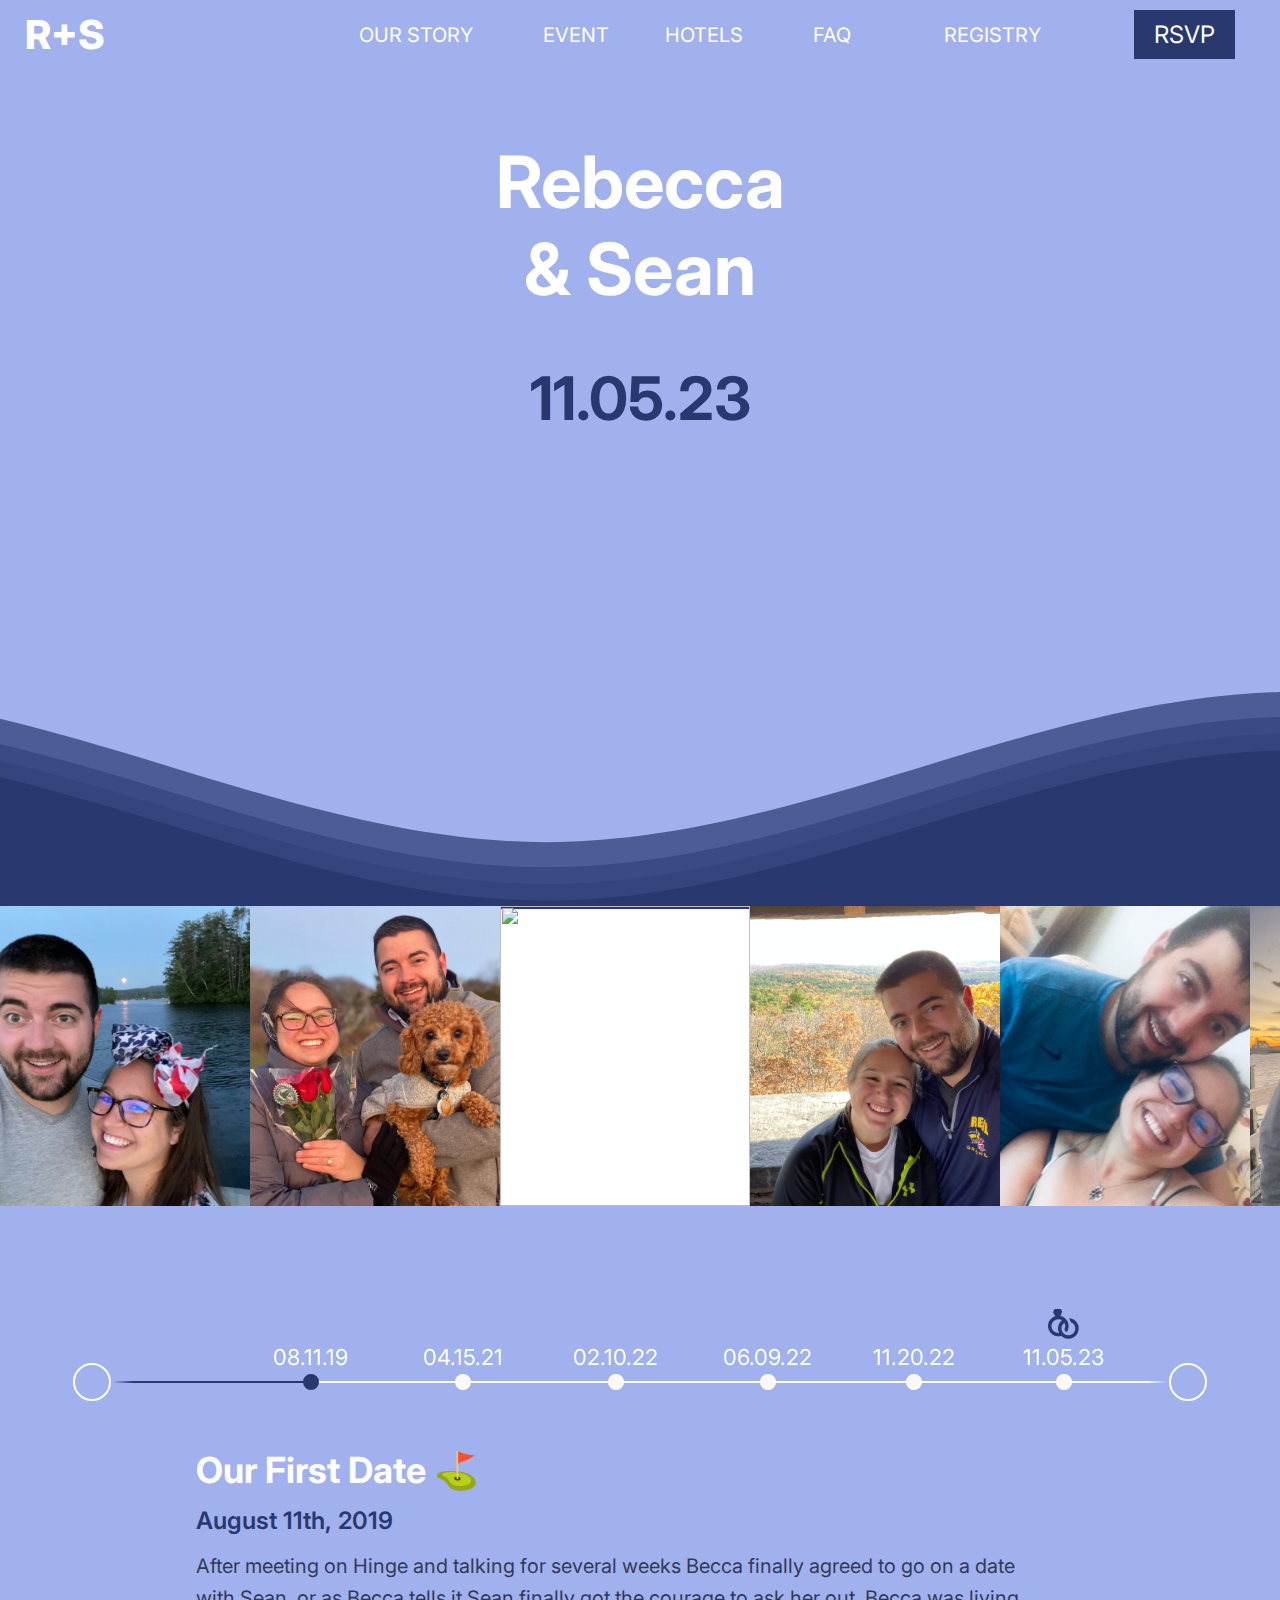
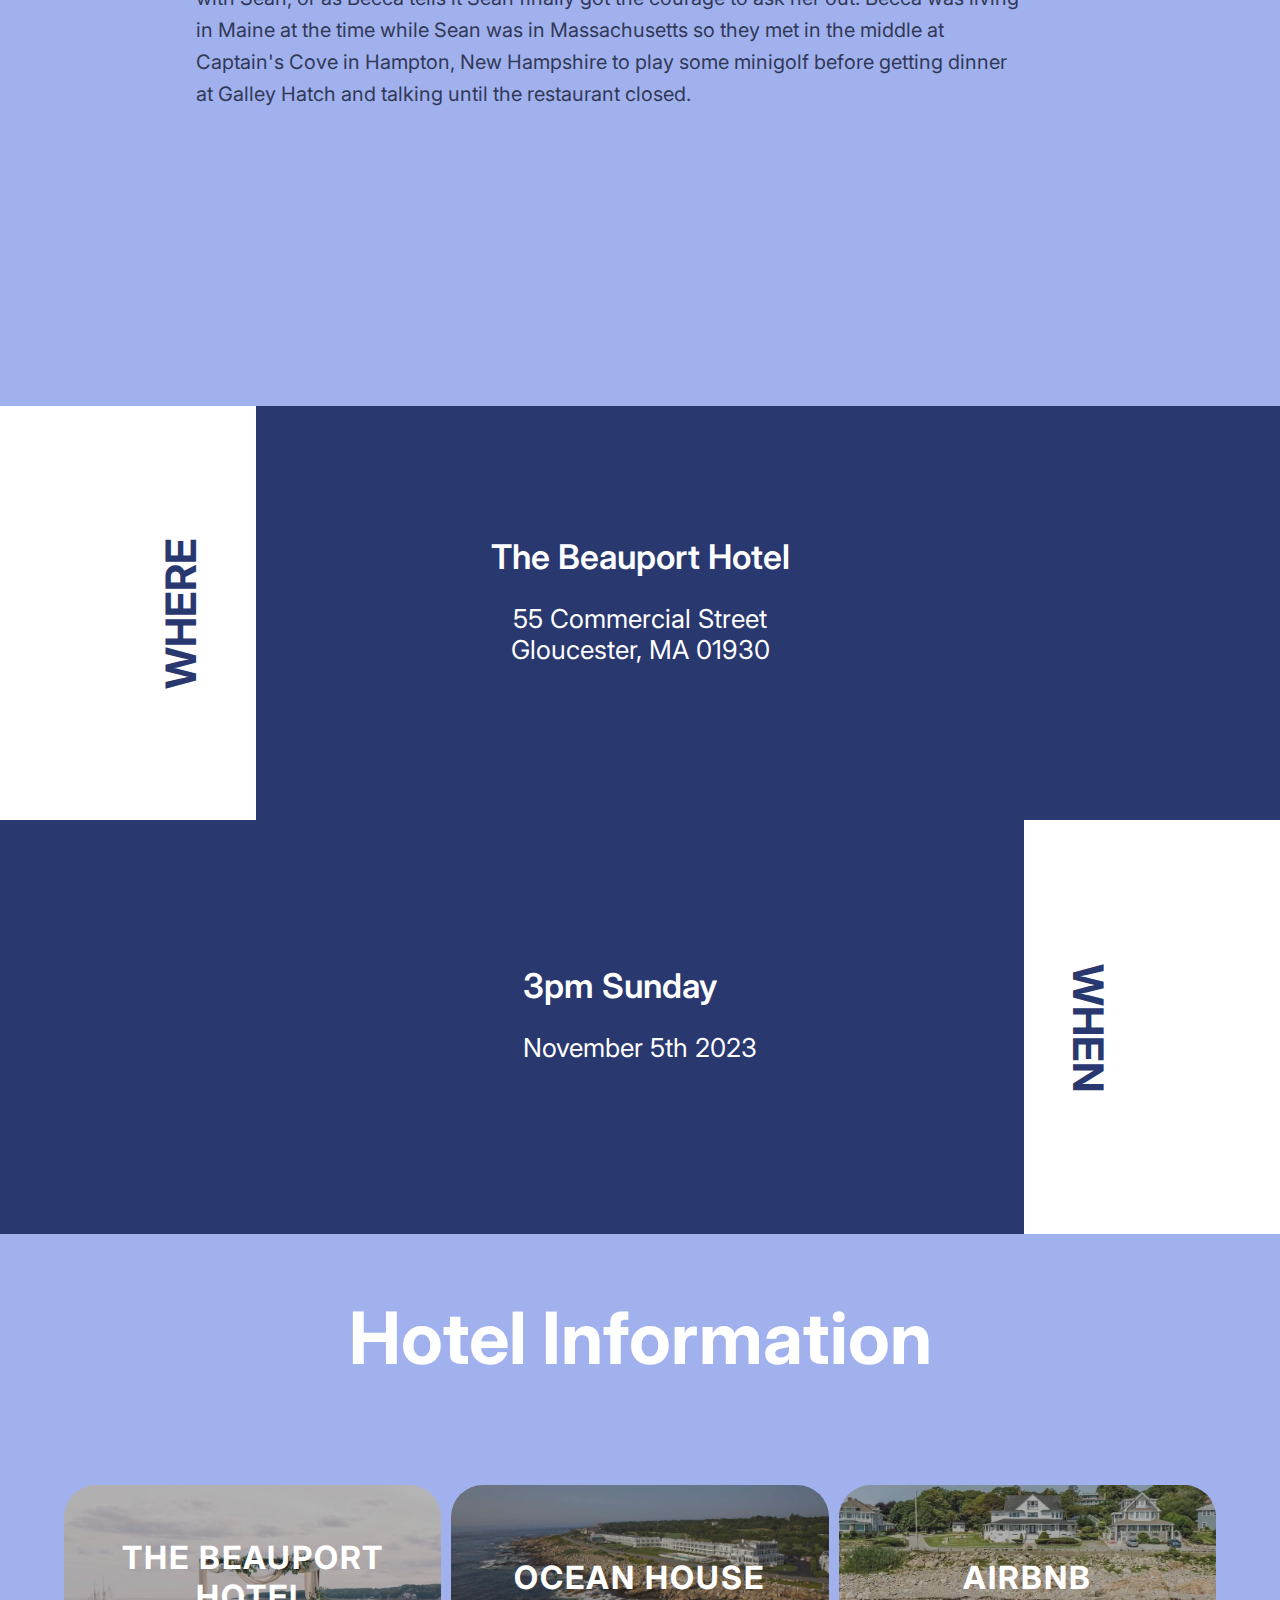
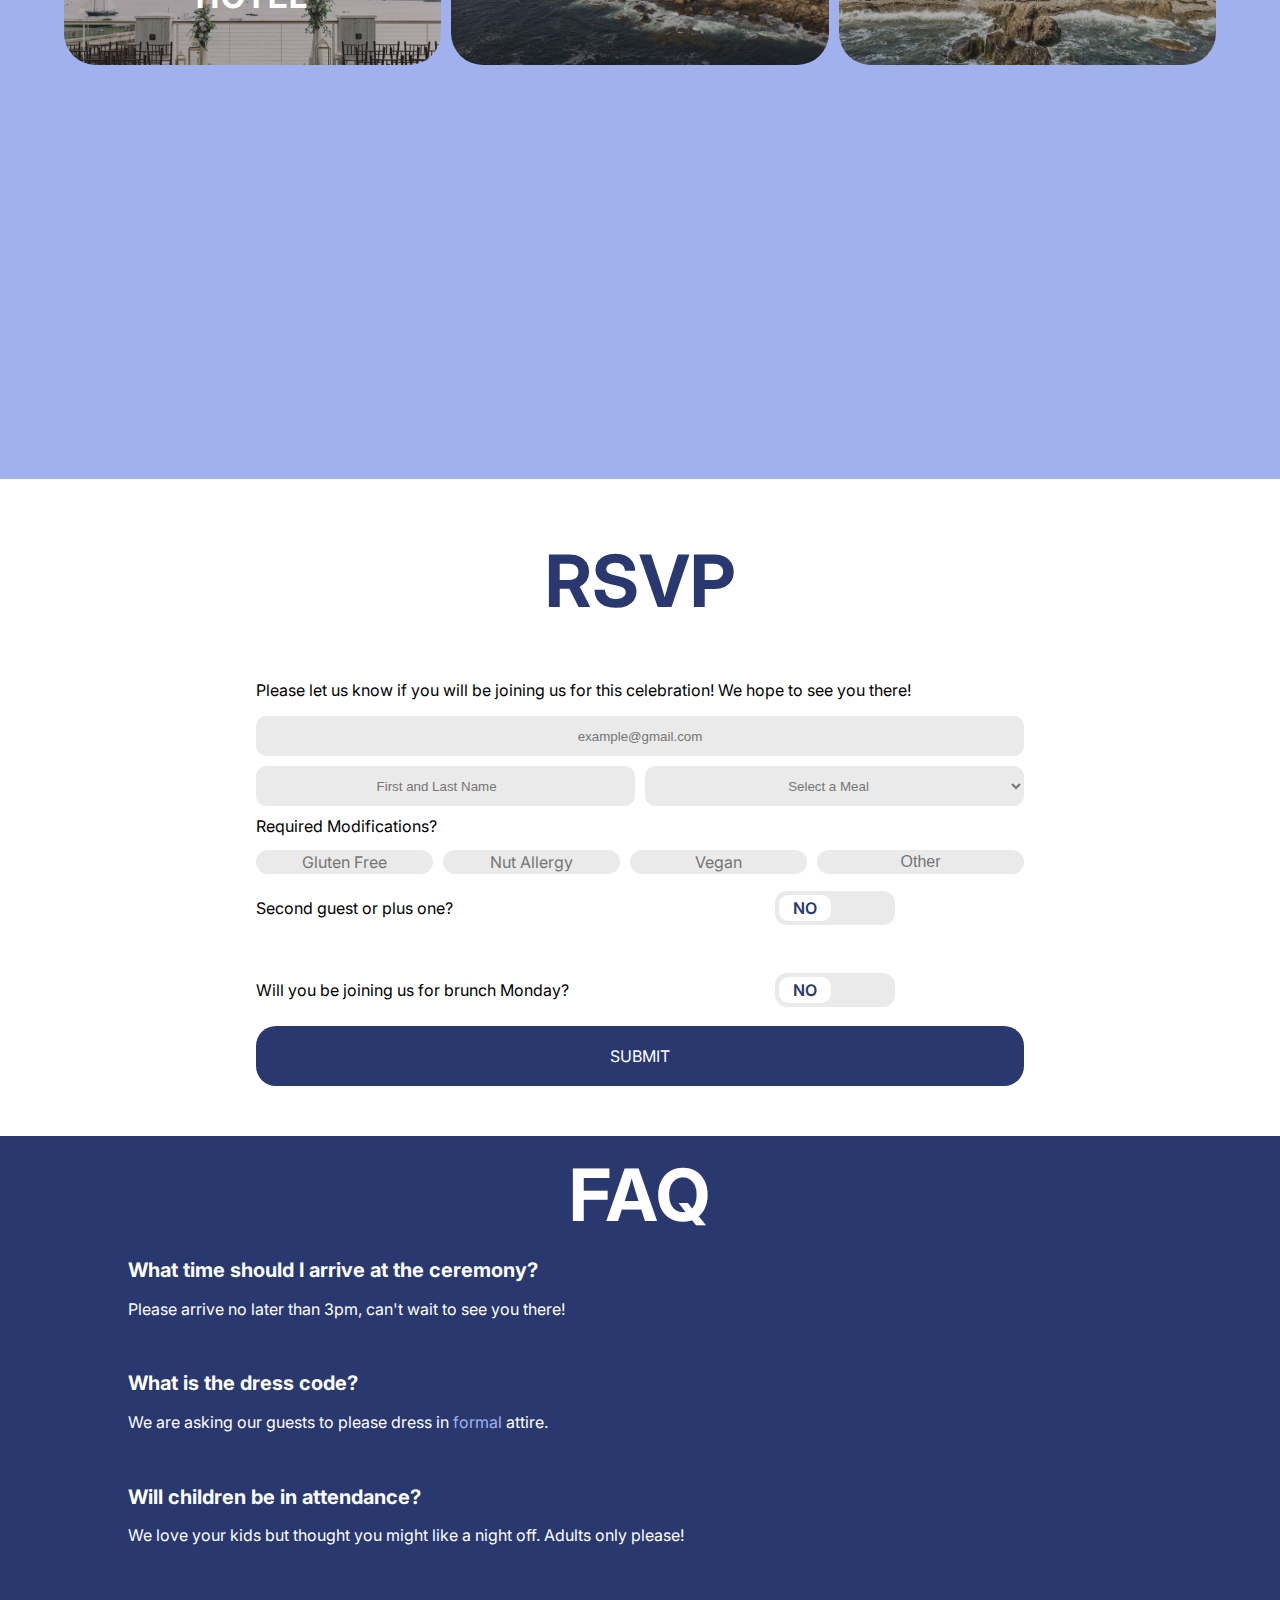
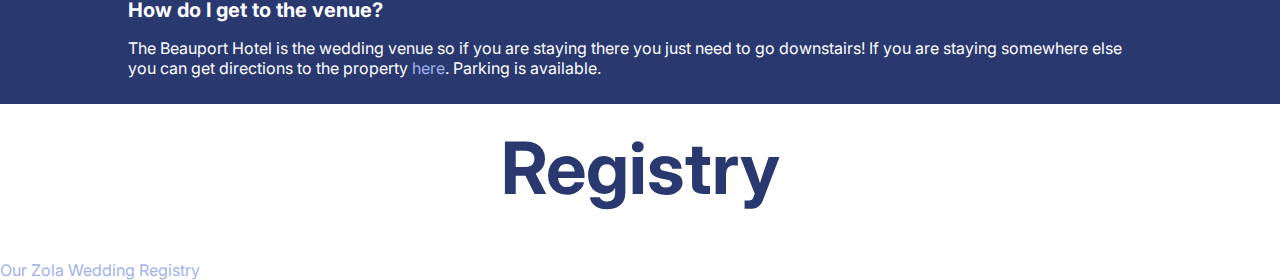
==== index.html @ e3f17a15 "updates" ====
<!DOCTYPE html>
<html lang="en">

<head>
    <!-- Google tag (gtag.js) -->
<script async src="https://www.googletagmanager.com/gtag/js?id=G-7WG52QY3BF"></script>
<script>
  window.dataLayer = window.dataLayer || [];
  function gtag(){dataLayer.push(arguments);}
  gtag('js', new Date());

  gtag('config', 'G-7WG52QY3BF');
</script>
    <meta charset="UTF-8">
    <meta http-equiv="X-UA-Compatible" content="IE=edge">
    <meta name="viewport" content="width=device-width, initial-scale=1.0">
    <title>Rebecca & Sean</title>
    <link rel="icon" type="image/png" href="/imgs/icon.png" />
    <script src="https://kit.fontawesome.com/0e3b817fd5.js" crossorigin="anonymous"></script>
    <link rel="stylesheet" href="css/style.css">
    <link rel="preconnect" href="https://fonts.googleapis.com">
    <link rel="preconnect" href="https://fonts.gstatic.com" crossorigin>
    <link
        href="https://fonts.googleapis.com/css2?family=Fira+Code&family=Inter:wght@400;700&family=Unica+One&display=swap"
        rel="stylesheet">
    <script src="https://ajax.googleapis.com/ajax/libs/jquery/3.6.1/jquery.min.js"></script>

    <!-- <script src="https://www.google.com/recaptcha/api.js"></script> -->


</head>

<body>

    <div id="myModal" class="modal">
        <div class="modal-content">
            <span class="close"><i class="fa-solid fa-x"></i></span>
            <p class="modal-p">One Tuesday, Sean asked Becca if she wanted to go up to Portsmouth to her favorite soup
                place, The
                Soupery, to get lunch that weekend. Immediately Becca texted her best friends saying Sean asked to get
                soup, and that he was going to propose. As good friends do, they gently told her that maybe soup doesn’t
                mean a proposal. When Becca came home that day from work she told Sean what she texted her friends, and
                Sean frantically spent the following days convincing Becca that she was crazy and that he was not going
                to propose. The morning of their soup date, Becca said to Sean “if you’re really not going to propose
                today I’m going to wear sweats” Sean lied right to her face and said he was not going to propose and she
                can wear whatever she wants. Luckily, Becca decided to change and wore leggings instead. After soup,
                Sean and Becca decided to go up to Fort Foster, where they had one of their first dates. Becca decided
                she needed to use the bathroom, so they stopped at a Walgreens on the way. After Becca came back to the
                car, Sean decided to use the bathroom as well, and as he opened the car door the woman in the car next
                to us got out of the car as well, and slipped on the leaves while trying to step up onto the curb. She
                immediately toppled over and hit her head and starting yelling for help. Sean went over to save the day,
                and we ended up calling an ambulance. Sean’s sister, Julia, was waiting for us to arrive at Fort Foster
                and was very concerned that we were going to miss our perfect sunset proposal. Luckily, the paramedics
                came and took away our new friend, Carol, in a very timely manner, and we arrived to Fort Foster just as
                the sun was setting. It was so windy and cold that theo didn’t even want to explore! “Spontaneously” we
                decided to walk down the pier for a pretty view of the water. About half way down Becca decided it was
                too cold and suggested turning back to the car. Sean was very convincing in his ‘let’s walk down to the
                end of the pier’ argument, so we walked down. At the end of the pier Sean got down on one knee, and of
                course Becca thought he was kidding… until she saw the box, immediately burst into tears, and could only
                mutter the words “yes” and “are you serious?!” Then Julia revealed herself, took some pictures, and we
                drove home to find both our families waiting for us at home, and we all went out to a nice dinner. </p>
        </div>
    </div>

    <div id="beauportmodal" class="modal-hotel">
        <div class="modal-content">
            <span class="close2"><i class="fa-solid fa-x"></i></span>
            <h1 class="modal-header">The Beauport Hotel</h1>
            <p class="modal-p">With a picturesque oceanfront location, upscale amenities and unforgettable hospitality,
                the 94-room Beauport Hotel Gloucester is the perfect getaway on the North Shore of Boston, MA just under
                40 miles from the city. Sitting on the oldest fishing port in America, Beauport Hotel Gloucester offers
                the peak Cape Ann experience. </p>
            <div class="hotel-modal-grid">
                <div class="directions">
                    <h3>Directions</h3>
                    <a
                        href="https://www.google.com/maps/place/Beauport+Hotel+Gloucester/@42.609361,-70.6678441,17z/data=!3m2!4b1!5s0x89e3251ee58d4321:0xe646e3ba886a1adf!4m8!3m7!1s0x89e3251eefc84c31:0xffa9ac9a5e04543e!5m2!4m1!1i2!8m2!3d42.6093571!4d-70.6652692"><b>Beauport
                            Hotel Gloucester</b><br>55 Commercial Street<br>Gloucester, MA 01930</a>
                </div>
                <div class="reservations">
                    <h3>Reservations</h3>
                    <p>Call <a href="tel:978-282-0008">978-282-0008</a> to make a reservation.</p>
                </div>
            </div>
        </div>
    </div>

    <div id="oceanmodal" class="modal">
        <div class="modal-content">
            <span class="close3"><i class="fa-solid fa-x"></i></span>
            <h1 class="modal-header">Ocean House</h1>
            <p class="modal-p">Perched on the rocky shores of Cape Ann, just a short drive from Boston, the Ocean House
                Hotel at Bass Rocks is a historic landmark in scenic Gloucester. Originally constructed in 1899, and
                listed in the National Register of Historic Places, our hotel has welcomed guests for more than 100
                years. Picture-perfect views of the Atlantic Ocean and rocky Cape Ann shoreline inspire you to unwind in
                comfortable rooms and suites with private patios and verandas. Enjoy seaside breakfast each morning and
                watch the sun set by the fire pit every evening. Take a dip in the heated outdoor pool or go exploring.
                Relax, unwind and play at our historic New England retreat at the edge of the ocean in Gloucester.
            </p>
            <div class="hotel-modal-grid">
                <div class="directions">
                    <h3>Directions</h3>
                    <a
                        href="https://www.google.com/maps/place/Ocean+House+Hotel+at+Bass+Rocks/@42.6080246,-70.6361045,17z/data=!3m1!4b1!4m8!3m7!1s0x89e3256580150097:0xdebd2f5ec8257b06!5m2!4m1!1i2!8m2!3d42.6080207!4d-70.6335296">
                        <b>Ocean House Hotel at Bass Rocks</b><br>107 Atlantic Road<br>Gloucester, MA 01930</a>
                </div>
                <div class="reservations">
                    <h3>Reservations</h3>
                    <p>Call <a href="tel:978-283-7600">978-283-7600</a> to make a reservation.</p>
                </div>
            </div>
        </div>
    </div>

    <div id="airbnbmodal" class="modal">
        <div class="modal-content">
            <span class="close4"><i class="fa-solid fa-x"></i></span>
            <h1 class="modal-header">AirBnB</h1>
            <p class="modal-p">There are some beautiful AirBnB stays in the Gloucester area we encourage you to check out! We have setup a link below with the dates and locations so you can browse some listings to see what is available.</p>
            <div class="hotel-modal-grid">
                <div class="directions">
                    <h3>Search AirBnB Below</h3>
                    <a
                        href="https://www.airbnb.com/s/Gloucester--MA--United-States/homes?tab_id=home_tab&refinement_paths%5B%5D=%2Fhomes&flexible_trip_lengths%5B%5D=one_week&price_filter_input_type=0&price_filter_num_nights=5&date_picker_type=calendar&checkin=2023-11-03&checkout=2023-11-05&adults=1&query=Gloucester%2C%20MA&place_id=ChIJMQBzhoIk44kR7cJvMKu31eo&source=structured_search_input_header&search_type=autocomplete_click">
                        <img src="/imgs/airbnb_long.png" width="200px"></a>
                </div>



            </div>
        </div>
    </div>


    <div class="headergrid" id="headergrid">
        <div class="griditem1"><button class="logo" onclick="window.location.href='/#section1';">R+S</button></div>
        <div class="griditem2"><button class="menubasic" onclick="window.location.href='/#section2';">Our Story</button>
        </div>
        <div class="griditem3"><button class="menubasic" onclick="window.location.href='/#section4';">Event</button>
        </div>
        <div class="griditem6"><button class="menubasic" onclick="window.location.href='/#section7';">Hotels</button>
        </div>
        <div class="griditem8"><button class="menubasic" onclick="window.location.href='/#section8';">FAQ</button>
        </div>
        <div class="griditem4"><button class="menubasic" onclick="window.location.href='/#section6';"
                target="_blank">Registry</button></div>
        <div class="griditem5">
            <nav role="navigation">
                <div id="menuToggle" class="menuToggle">

                    <input type="checkbox" />
                    <span></span>
                    <span></span>
                    <span></span>
                    <ul id="menu" class="menu">
                        <a href="/#section1">
                            <li>R+S</li>
                        </a>
                        <a href="/#section2">
                            <li>Our Story</li>
                        </a>
                        <a href="/#section4">
                            <li>Event</li>
                        </a>
                        <a href="/#section7">
                            <li>Hotels</li>
                        </a>
                        <a href="/#section8">
                            <li>FAQ</li>
                        </a>
                        <a href="/#section6">
                            <li>Registry</li>
                        </a>
                        <a href="/#section5">
                            <li>RSVP</li>
                        </a>
                    </ul>
                </div>
            </nav><button class="rsvpbutton" onclick="window.location.href='/#section5';">RSVP</buttont>
        </div>
    </div>


    <div id="section1"></div>
    <div class="pages page1">
        <div class="centered">
            <h1>Rebecca<br> & Sean</h1>

            <h2>11.05.23</h2>
        </div>
    </div>

    <!--Waves Container-->
    <div>
        <svg class="waves" xmlns="http://www.w3.org/2000/svg" xmlns:xlink="http://www.w3.org/1999/xlink"
            viewBox="0 24 150 28" preserveAspectRatio="none" shape-rendering="auto">
            <defs>
                <path id="gentle-wave" d="M-160 44c30 0 58-18 88-18s 58 18 88 18 58-18 88-18 58 18 88 18 v44h-352z" />
            </defs>
            <g class="parallax">
                <use xlink:href="#gentle-wave" x="48" y="0" fill="rgba(var(--accent-trip),0.7)" />
                <use xlink:href="#gentle-wave" x="48" y="3" fill="rgb(var(--accent-trip),0.5)" />
                <use xlink:href="#gentle-wave" x="48" y="5" fill="rgba(var(--accent-trip),0.3)" />
                <use xlink:href="#gentle-wave" x="48" y="7" fill="rgba(var(--accent-trip),1)" />
            </g>
        </svg>
    </div>

    <div class="offsetbutton" id="section2"></div>
    <div class="pages page2">
        <!-- Gallery -->
        <div class="wrapper">
            <div class="carousel">
                <img src="/imgs/4thjuly.jpg" draggable="false">
                <img src="/imgs/engaged.JPG" draggable="false">
                <img src="/imgs/IMG_0457.JPEG" draggable="false">
                <img src="/imgs/IMG_2113.jpg" draggable="false">
                <img src="/imgs/IMG_5478.jpg" draggable="false">
                <img src="/imgs/IMG_5672.JPEG" draggable="false">
                <img src="/imgs/IMG_6142.jpg" draggable="false">
                <img src="/imgs/IMG_6719.JPG" draggable="false">
                <img src="/imgs/IMG_7194.JPG" draggable="false">
                <img src="/imgs/IMG_7666.JPEG" draggable="false">
            </div>
        </div>

    </div>
    <div class="offsetbutton" id="section3"></div>
    <div class="pages page3">


        <section class="cd-horizontal-timeline">
            <div class="timeline">
                <div class="events-wrapper">
                    <div class="events">
                        <ol>
                            <li><a href="#0" data-date="05/01/2022" class="selected"><i
                                        class="fa-solid fa-golf-ball-tee accent"></i><br>08.11.19</a></li>
                            <li><a href="#0" data-date="05/02/2022"><i
                                        class="fa-solid fa-suitcase-rolling accent"></i><br>04.15.21</a></li>
                            <li><a href="#0" data-date="05/03/2022"><i
                                        class="fa-solid fa-dog accent"></i><br>02.10.22</a></li>
                            <li><a href="#0" data-date="05/04/2022"><i
                                        class="fa-solid fa-house-chimney accent"></i><br>06.09.22</a></li>
                            <li><a href="#0" data-date="05/05/2022"><i
                                        class="fa-regular fa-gem accent"></i><br>11.20.22</a></li>
                            <li><a href="#0" data-date="05/06/2022">

                                    <svg width="8.1276627mm" height="7.8837223mm" viewBox="0 0 8.1276626 7.8837223"
                                        version="1.1" id="svg5" inkscape:version="1.1.2 (b8e25be8, 2022-02-05)"
                                        sodipodi:docname="rings-small.svg"
                                        xmlns:inkscape="http://www.inkscape.org/namespaces/inkscape"
                                        xmlns:sodipodi="http://sodipodi.sourceforge.net/DTD/sodipodi-0.dtd"
                                        xmlns="http://www.w3.org/2000/svg" xmlns:svg="http://www.w3.org/2000/svg">
                                        <sodipodi:namedview id="namedview7" pagecolor="#ffffff" bordercolor="#666666"
                                            borderopacity="1.0" inkscape:pageshadow="2" inkscape:pageopacity="0.0"
                                            inkscape:pagecheckerboard="0" inkscape:document-units="mm" showgrid="false"
                                            inkscape:snap-others="false" inkscape:snap-global="false"
                                            inkscape:zoom="2.1845369" inkscape:cx="-1.6021703" inkscape:cy="3.8909849"
                                            inkscape:window-width="1440" inkscape:window-height="785"
                                            inkscape:window-x="0" inkscape:window-y="25" inkscape:window-maximized="1"
                                            inkscape:current-layer="layer1" />
                                        <defs id="defs2" />
                                        <g inkscape:label="Layer 1" inkscape:groupmode="layer" id="layer1"
                                            transform="translate(-125.42484,-163.56068)">
                                            <path id="path4625"
                                                style="fill:#29386f;fill-opacity:1;stroke:#29386f;stroke-width:0.0309222;stroke-linecap:round;stroke-linejoin:round;stroke-miterlimit:4;stroke-dasharray:none;stroke-opacity:1"
                                                d="m 127.16832,163.57737 -0.40624,0.81261 0.63261,1.07063 c -1.12939,0.3304 -1.95439,1.37377 -1.95439,2.60997 0,1.50176 1.21742,2.71917 2.71918,2.71917 0.11633,-3.5e-4 0.23253,-0.008 0.34787,-0.0233 0.0389,-0.006 0.0776,-0.0136 0.1162,-0.0216 0.076,-0.0121 0.15135,-0.0275 0.226,-0.046 0.0311,-0.009 0.062,-0.0188 0.0928,-0.0288 0.25408,0.24261 0.55353,0.43459 0.88256,0.56399 -0.002,0.001 -0.005,0.003 -0.007,0.004 0.045,0.016 0.0904,0.0307 0.13622,0.0443 0.0467,0.0166 0.0938,0.0319 0.14134,0.046 0.0776,0.0205 0.15603,0.0376 0.23511,0.0511 0.0407,0.009 0.0816,0.0166 0.12271,0.0235 0.12081,0.0169 0.24261,0.0256 0.36458,0.026 1.50176,0 2.71917,-1.21742 2.71917,-2.71918 -4.6e-4,-0.12747 -0.01,-0.25476 -0.0282,-0.38091 -0.007,-0.0419 -0.0159,-0.0836 -0.0253,-0.12512 -0.0148,-0.0839 -0.0335,-0.16695 -0.056,-0.24904 -0.015,-0.0477 -0.0314,-0.0949 -0.049,-0.14171 -0.0248,-0.0735 -0.0528,-0.14583 -0.0839,-0.2169 -0.0225,-0.0483 -0.0465,-0.0959 -0.0718,-0.14279 -0.0341,-0.0662 -0.071,-0.13106 -0.11041,-0.19429 -0.0292,-0.0457 -0.0599,-0.0905 -0.0918,-0.13441 -0.0432,-0.0601 -0.0889,-0.1185 -0.13688,-0.17493 -0.035,-0.0413 -0.0711,-0.0815 -0.10848,-0.12066 -0.052,-0.0536 -0.1062,-0.10504 -0.16245,-0.15418 -0.0396,-0.0357 -0.0802,-0.0703 -0.12186,-0.10366 -0.0606,-0.0464 -0.12305,-0.0903 -0.1873,-0.13145 -0.0425,-0.0291 -0.0858,-0.057 -0.12994,-0.0836 -0.0716,-0.04 -0.14491,-0.0767 -0.2198,-0.10999 -0.0407,-0.0204 -0.0819,-0.0397 -0.12349,-0.058 -0.008,-0.004 -0.0155,-0.007 -0.0232,-0.0109 l 4.7e-4,0.003 c -0.23431,-0.0928 -0.58072,-0.15252 -0.83148,-0.17753 h -6e-5 c 0.22667,0.31992 0.39918,0.67494 0.51062,1.05085 0.17919,0.0833 0.44402,0.19504 0.58739,0.33099 l 0.002,0.002 c 0.0711,0.0676 0.13655,0.14075 0.19585,0.21883 l 0.001,0.001 c 0.0596,0.0785 0.11264,0.16167 0.15877,0.24873 0.0459,0.0869 0.0848,0.17728 0.11614,0.27039 3.5e-4,10e-4 8.1e-4,0.002 0.001,0.003 0.0309,0.0923 0.0545,0.18694 0.0703,0.28299 2.3e-4,0.001 4.7e-4,0.003 7e-4,0.004 0.0158,0.0968 0.0238,0.19477 0.0238,0.29288 -2e-5,1.0084 -0.81749,1.82587 -1.82589,1.82589 -0.49994,-0.002 -0.97704,-0.20966 -1.31997,-0.57346 -0.0396,-0.0408 -0.0773,-0.0834 -0.113,-0.12765 -0.0279,-0.0368 -0.0545,-0.0747 -0.0795,-0.11361 -0.0312,-0.0448 -0.0604,-0.0909 -0.0875,-0.13833 -0.0229,-0.0442 -0.0439,-0.0893 -0.0631,-0.13519 -0.0221,-0.0464 -0.0423,-0.0937 -0.0604,-0.14177 -0.0173,-0.0544 -0.0321,-0.10956 -0.0443,-0.16534 -0.0121,-0.0423 -0.0226,-0.0851 -0.0317,-0.12814 -0.0172,-0.0999 -0.026,-0.20104 -0.0265,-0.3024 2.4e-4,-0.109 0.0103,-0.21775 0.0299,-0.32496 0.0112,-0.049 0.0245,-0.0976 0.0397,-0.1455 0.0131,-0.0571 0.029,-0.11356 0.0476,-0.16915 0.0219,-0.0523 0.0463,-0.10355 0.073,-0.15358 0.021,-0.0478 0.0441,-0.0948 0.0691,-0.14062 0.032,-0.0497 0.0664,-0.0978 0.10306,-0.14418 0.028,-0.0411 0.0577,-0.0811 0.089,-0.11976 0.0412,-0.0444 0.0845,-0.0867 0.12988,-0.12674 0.0341,-0.0343 0.0695,-0.0673 0.10625,-0.0988 0.0307,-0.0232 0.0623,-0.0453 0.0944,-0.0665 0.005,0.0102 0.0109,0.0203 0.0161,0.0306 0.0983,0.19545 0.16068,0.40696 0.18416,0.62447 0.007,0.065 0.0109,0.13026 0.0111,0.19562 -7e-4,0.0797 -0.007,0.15934 -0.0179,0.2383 -0.0222,0.25348 -0.0857,0.49582 -0.19176,0.65896 0.002,0.008 0.004,0.0165 0.007,0.0248 0.0119,0.0316 0.0251,0.0626 0.0397,0.0931 0.0126,0.0301 0.0264,0.0598 0.0414,0.0888 0.0178,0.0311 0.037,0.0614 0.0575,0.0908 0.0165,0.0255 0.0339,0.0504 0.0522,0.0745 0.0234,0.0291 0.0482,0.0571 0.0742,0.0838 0.0936,0.0989 0.20337,0.18111 0.3246,0.24313 0.17165,-0.2153 0.21384,-0.34495 0.31338,-0.60167 l 0.004,0.003 c 0.0192,-0.0536 0.0368,-0.10776 0.0526,-0.16245 0.0154,-0.0438 0.0298,-0.088 0.0429,-0.13254 0.0195,-0.0772 0.0356,-0.15523 0.0483,-0.23384 0.008,-0.0379 0.0153,-0.076 0.0217,-0.11421 0.0158,-0.11748 0.0238,-0.23586 0.0241,-0.35439 0,-1.32012 -0.9408,-2.42039 -2.18847,-2.66725 l 0.48421,-1.08957 -0.35553,-0.73638 z m 0.99116,2.66726 c 0.0928,2.3e-4 0.18541,0.008 0.27708,0.022 0.007,9.3e-4 0.0131,0.002 0.0196,0.003 0.0903,0.0148 0.17938,0.0364 0.26646,0.0646 0.004,0.002 0.009,0.003 0.0133,0.005 0.0871,0.0289 0.17182,0.0643 0.25356,0.106 0.003,0.001 0.005,0.003 0.008,0.004 0.0604,0.0313 0.11891,0.066 0.17541,0.10389 -0.0329,0.0242 -0.0654,0.049 -0.0972,0.0747 -0.0443,0.0388 -0.0872,0.079 -0.12886,0.12054 -0.0539,0.0493 -0.10573,0.10068 -0.15546,0.15412 -0.0389,0.046 -0.0763,0.0932 -0.11216,0.14165 -0.0453,0.0554 -0.0885,0.11261 -0.12928,0.17143 -0.0329,0.053 -0.0639,0.10705 -0.093,0.16215 -0.0358,0.0596 -0.0693,0.1205 -0.10046,0.18265 -0.0264,0.0608 -0.0505,0.12259 -0.0723,0.18518 -0.0253,0.0606 -0.0483,0.122 -0.0692,0.18422 -0.0199,0.0732 -0.0367,0.14722 -0.0504,0.22184 -0.0137,0.0543 -0.0257,0.10907 -0.036,0.16414 -0.0194,0.13064 -0.0293,0.26253 -0.0295,0.3946 2.3e-4,0.1259 0.009,0.25162 0.0269,0.37627 0.008,0.0427 0.0164,0.0852 0.0262,0.12748 0.0139,0.0814 0.0314,0.16204 0.0526,0.2418 0.0156,0.0488 0.0326,0.0972 0.0509,0.14502 0.0231,0.0708 0.0492,0.1406 0.078,0.20925 0.0116,0.0246 0.0237,0.0489 0.036,0.0731 -0.0697,0.009 -0.13981,0.0134 -0.21008,0.0138 -1.00843,1e-5 -1.82593,-0.81746 -1.82595,-1.82589 0,-0.10629 0.009,-0.21238 0.0277,-0.31706 0.15385,-0.87267 0.91208,-1.5089 1.79821,-1.50889 z" />
                                        </g>
                                    </svg>

                                    <br>11.05.23</a></li>
                        </ol>

                        <span class="filling-line" aria-hidden="true"></span>
                    </div> <!-- .events -->
                </div> <!-- .events-wrapper -->

                <ul class="cd-timeline-navigation">
                    <li><a href="#0" class="prev inactive">Prev</a></li>
                    <li><a href="#0" class="next">Next</a></li>
                </ul> <!-- .cd-timeline-navigation -->
            </div> <!-- .timeline -->

            <div class="events-content">
                <ol>
                    <li class="selected" data-date="05/01/2022">
                        <h3>Our First Date ⛳</h3>
                        <em>August 11th, 2019</em>
                        <p>
                            After meeting on Hinge and talking for several weeks Becca finally agreed to go on a date
                            with Sean, or as Becca tells it Sean finally got the courage to ask her out. Becca was
                            living in Maine at the time while Sean was in Massachusetts so they met in the middle at
                            Captain's Cove in Hampton, New Hampshire to play some minigolf before getting dinner at
                            Galley Hatch and talking until the restaurant closed.
                        </p>
                    </li>

                    <li data-date="05/02/2022">
                        <h3>We Moved in Together 🧳</h3>
                        <em>April 15th, 2021</em>
                        <p>
                            Becca and Sean moved into an apartment in Medford, Massachusetts. After going back and forth
                            from Sean’s apartment to Becca’s throughout part of the beginning pandemic, it already felt
                            as if we had been living together for some time. The apartment was perfectly located between
                            Becca and Sean’s offices, and just a train ride away from many close friends!

                        </p>
                    </li>

                    <li data-date="05/03/2022">
                        <h3>We Got Theo 🐶</h3>
                        <em>February 10th, 2022</em>
                        <p>
                            After months of searching Becca found Juanita, a breeder in Kansas City who had a puppy that
                            was everything we were looking for. He was smaller than a can of soup and had the smushiest
                            face. Becca and Sean facetimed with the puppy and fell in love. Flights were booked
                            immediately and just a month later returned home with the smallest, cutest, puppy in all the
                            land. Theo quickly learned that the world revolved around him, and he continues to have the
                            same mindset today. We are thrilled to say that he will have the role as ‘Best Pup’ in the
                            wedding!
                        </p>
                    </li>

                    <li data-date="05/04/2022">
                        <h3>We Bought Our First House 🏠</h3>
                        <em>June 9th, 2022</em>
                        <p>
                            After a year of living together, and a few months of having Theo, we realized we needed more
                            space for Theo to run and play, so we starting searching for a house. We quickly found a
                            house we loved and knew was meant to be ours. Before we knew it we had become residents of
                            Melrose, Massachusetts.
                        </p>
                    </li>

                    <li data-date="05/05/2022">
                        <h3>We Got Engaged 💍</h3>
                        <em>November 20th, 2022</em>
                        <p>
                            Sean took Becca on a date to The Soupery and Fort Foster, where we had one of our first
                            dates. On the way we made a pit stop, and at the same time Sean was getting out of the car
                            the woman in the adjacent car got out, slipped, fell over, and whacked her head. Sean jumped
                            into action and called an ambulance for our new friend, Carol. After she was safely on the
                            way to the hospital we went to Fort Foster where we walked out on the pier and Sean proposed
                            to Becca, while she was crying tears of joy.
                            <!-- Trigger/Open The Modal -->
                            <button id="myBtn" class="modal-button">(Full Story Here)</button>


                        </p>
                    </li>

                    <li data-date="05/06/2022">
                        <h3>Our Wedding!👰🤵</h3>
                        <em>November 5th, 2023</em>
                        <p>
                            We are thrilled to celebrate our love with our closest friends and family! Thank you to all
                            who are able to join us this November, we can’t wait to make new memories with you!!
                        </p>
                    </li>

                </ol>
            </div> <!-- .events-content -->
        </section>
    </div>
    <div class="offsetbutton" id="section4"></div>
    <div class="pages page4">
        <div class="date">



            <div class="where">
                <div>
                    <h1 class="wherelabel">WHERE</h1>
                </div>
            </div>
<a class="adivbtn" href="https://www.google.com/maps/place/Beauport+Hotel+Gloucester/@42.609361,-70.6678441,17z/data=!3m2!4b1!5s0x89e3251ee58d4321:0xe646e3ba886a1adf!4m8!3m7!1s0x89e3251eefc84c31:0xffa9ac9a5e04543e!5m2!4m1!1i2!8m2!3d42.6093571!4d-70.6652692">
            <div class="address">The Beauport Hotel<br>
                <p class="subheading">55 Commercial Street<br>Gloucester, MA 01930</p>
            </div></a>


            <div class="when">
                <div>
                    <h1 class="whenlabel">WHEN</h1>
                </div>
            </div>

            <div class="timedate">3pm Sunday<br>
                <p class="subheading">November 5th 2023</p>
            </div>
        </div>
    </div>
    <div class="offsetbutton" id="section7"></div>
    <div class="pages page7" id="section7">
        <h1 class="hoteltitle
">Hotel Information</h1>

        <div class="image-grid">
            <a href="/#section7" id="beauportmodal-btn" class="image-cont">
                <img class="img-img" src="/imgs/Beauport-Hotel-Gloucester-7.jpg" />
                <p class="img-descr">The Beauport Hotel</p>
            </a>
            <a href="/#section7" id="oceanmodal-btn" class="image-cont">
                <img class="img-img" src="/imgs/oceanhouse2.jpg" />
                <p class="img-descr">Ocean House</p>
            </a>

            <a href="/#section7" id="airbnbmodal-btn" class="image-cont">
                <img class="img-img" src="/imgs/airbnb.jpg" />
                <p class="img-descr">AirBnB</p>
            </a>
        </div>



    </div>

    <div class="offsetbutton" id="section5"></div>
    <div class="pages page5">
        <div class="centered">
            <h1 class="rsvp">RSVP</h1>
            <div class="rsvpshrink" style="display:block;"></div>
            <div class="alert" style="display:none;">Thank you for your RSVP!</div>
            <p> Please let us know if you will be joining us for this celebration! We hope to see you there!</p>

            <!-- FORM -->

            <form id="rsvpForm">
                <input type="email" id="email" name="email" placeholder="example@gmail.com" class="email"
                    required="true">

                <input type="text" id="name" name="name" class="name" role="combobox" autocomplete="off"
                    placeholder="First and Last Name" required="true" list="suggestions">
                <!-- type="text" pattern="^\S+\s\S+$" -->
                <datalist id="suggestions" role="listbox">
                    <option value="Hana Ajalat">Hana Ajalat</option>
                    <option value="Sabrina Alessandro">Sabrina Alessandro</option>
                    <option value="Joel Alper">Joel Alper</option>
                    <option value="Lori Alper">Lori Alper</option>
                    <option value="Karen Anderson">Karen Anderson</option>
                    <option value="Tim Anderson">Tim Anderson</option>
                    <option value="Rachel Aronovitz">Rachel Aronovitz</option>
                    <option value="Leonard Aronson">Leonard Aronson</option>
                    <option value="Nicole Aronson">Nicole Aronson</option>
                    <option value="David Aronson">David Aronson</option>
                    <option value="Elana Aronson">Elana Aronson</option>
                    <option value="Rayna Aronson">Rayna Aronson</option>
                    <option value="David Averill">David Averill</option>
                    <option value="Kathleen Averill">Kathleen Averill</option>
                    <option value="Julia Averill">Julia Averill</option>
                    <option value="Andrew Averill">Andrew Averill</option>
                    <option value="Lawton Averill">Lawton Averill</option>
                    <option value="Bill Averill">Bill Averill</option>
                    <option value="Margaret Averill">Margaret Averill</option>
                    <option value="Tim Averill">Tim Averill</option>
                    <option value="Jeff Averill">Jeff Averill</option>
                    <option value="Laura Averill">Laura Averill</option>
                    <option value="Aram Barseghyan">Aram Barseghyan</option>
                    <option value="Lori Farina">Lori Farina</option>
                    <option value="Lynne Bean">Lynne Bean</option>
                    <option value="Steve Bean">Steve Bean</option>
                    <option value="Luke Beatrice">Luke Beatrice</option>
                    <option value="Laura Berner">Laura Berner</option>
                    <option value="Daniel Berner">Daniel Berner</option>
                    <option value="Leonard Berner">Leonard Berner</option>
                    <option value="Nicole Berner">Nicole Berner</option>
                    <option value="Jesse Brenner">Jesse Brenner</option>
                    <option value="Jessica Brofsky">Jessica Brofsky</option>
                    <option value="Jill Brofsky">Jill Brofsky</option>
                    <option value="Marc Brofsky">Marc Brofsky</option>
                    <option value="Aaron Buchholz">Aaron Buchholz</option>
                    <option value="Gonzalo Cadarso Ruiz">Gonzalo Cadarso Ruiz</option>
                    <option value="Zachary Clifford">Zachary Clifford</option>
                    <option value="Karen Cloutman">Karen Cloutman</option>
                    <option value="Mitsy Conlon">Mitsy Conlon</option>
                    <option value="Jim Conlon">Jim Conlon</option>
                    <option value="Nicholas Culhane">Nicholas Culhane</option>
                    <option value="Pete Culhane">Pete Culhane</option>
                    <option value="Amy Culhane">Amy Culhane</option>
                    <option value="Diane Culhane">Diane Culhane</option>
                    <option value="Lily Dean">Lily Dean</option>
                    <option value="John DeNardo">John DeNardo</option>
                    <option value="Lisa Diament">Lisa Diament</option>
                    <option value="Marc Diament">Marc Diament</option>
                    <option value="Frederik Frederiksen">Frederik Frederiksen</option>
                    <option value="Hilde George">Hilde George</option>
                    <option value="Jonathan George">Jonathan George</option>
                    <option value="Gabby Golisano">Gabby Golisano</option>
                    <option value="Norma Green">Norma Green</option>
                    <option value="Michael Green">Michael Green</option>
                    <option value="Alex Hart">Alex Hart</option>
                    <option value="Mimi Hartshorn">Mimi Hartshorn</option>
                    <option value="Bob Hartshorn">Bob Hartshorn</option>
                    <option value="Marion Houser">Marion Houser</option>
                    <option value="Andy Houser">Andy Houser</option>
                    <option value="Salvatore Iacono">Salvatore Iacono</option>
                    <option value="Katelyn Keefe">Katelyn Keefe</option>
                    <option value="Elliott Koplitz">Elliott Koplitz</option>
                    <option value="Marc Kruger">Marc Kruger</option>
                    <option value="Danielle Kruger">Danielle Kruger</option>
                    <option value="Caitlin Lary">Caitlin Lary</option>
                    <option value="Zachary Lary">Zachary Lary</option>
                    <option value="Ian Lempitsky">Ian Lempitsky</option>
                    <option value="Karen Liljegren">Karen Liljegren</option>
                    <option value="Steve Liljegren">Steve Liljegren</option>
                    <option value="Joe Maciolek">Joe Maciolek</option>
                    <option value="Joey Maciolek">Joey Maciolek</option>
                    <option value="David Magilner">David Magilner</option>
                    <option value="Jessica Malcolm">Jessica Malcolm</option>
                    <option value="Aditya Malladi">Aditya Malladi</option>
                    <option value="Tom Matthew">Tom Matthew</option>
                    <option value="Sue Matthews">Sue Matthews</option>
                    <option value="Lori Michnevitz">Lori Michnevitz</option>
                    <option value="Nick Michnevitz">Nick Michnevitz</option>
                    <option value="Sherri Minuskin">Sherri Minuskin</option>
                    <option value="Emily Mueskes">Emily Mueskes</option>
                    <option value="Michaela Oberkfell">Michaela Oberkfell</option>
                    <option value="Courtney Olivo">Courtney Olivo</option>
                    <option value="Jon Olivo">Jon Olivo</option>
                    <option value="Mrs. Paholski">Mrs. Paholski</option>
                    <option value="Thomas Paholski">Thomas Paholski</option>
                    <option value="Maia Pliss">Maia Pliss</option>
                    <option value="Ellie Pollack">Ellie Pollack</option>
                    <option value="June Ramos">June Ramos</option>
                    <option value="Jeff Robbins">Jeff Robbins</option>
                    <option value="Martha Robillard">Martha Robillard</option>
                    <option value="Trelawny Tigerlily Robinson">Trelawny Tigerlily Robinson</option>
                    <option value="Pat Rogowicz">Pat Rogowicz</option>
                    <option value="Amanda Sergeyev">Amanda Sergeyev</option>
                    <option value="Juzar Shakir">Juzar Shakir</option>
                    <option value="Tas Shakir">Tas Shakir</option>
                    <option value="Meg Shelley">Meg Shelley</option>
                    <option value="Frank Shelley">Frank Shelley</option>
                    <option value="Drew Siegel">Drew Siegel</option>
                    <option value="Leonard Strauss">Leonard Strauss</option>
                    <option value="Heidi Strauss">Heidi Strauss</option>
                    <option value="Olivia Strauss">Olivia Strauss</option>
                    <option value="Steven Strauss">Steven Strauss</option>
                    <option value="Beth Strauss">Beth Strauss</option>
                    <option value="Sherri Strauss">Sherri Strauss</option>
                    <option value="Tricia Thurmond">Tricia Thurmond</option>
                    <option value="Family Torstensson">Family Torstensson</option>
                    <option value="Sara Torti">Sara Torti</option>
                    <option value="Manny Torti">Manny Torti</option>
                    <option value="Mrs. Trethewey">Mrs. Trethewey</option>
                    <option value="George Trethewey">George Trethewey</option>
                    <option value="Neil Tuch">Neil Tuch</option>
                    <option value="Adrienne Tuch">Adrienne Tuch</option>
                    <option value="Jody Weinacht">Jody Weinacht</option>
                    <option value="Joseph Weinacht">Joseph Weinacht</option>
                    <option value="Rachel Weinstein">Rachel Weinstein</option>
                    <option value="JJ Weinstein">JJ Weinstein</option>
                    <option value="Rob Wolkon">Rob Wolkon</option>
                    <option value="Janine Wolkon">Janine Wolkon</option>
                    <option value="Nicole Zabinski">Nicole Zabinski</option>
                    <option value="Jay Zachter">Jay Zachter</option>
                    <option value="Deborah Zachter">Deborah Zachter</option>
                    <option value="Joseph Ziemba">Joseph Ziemba</option>
                    <option value="Tammy Zornberg">Tammy Zornberg</option>
                    <option value="Craig Zornberg">Craig Zornberg</option>
                    <option value="Lynne ">Lynne </option>
                    <option value="Red ">Red </option>

                </datalist>

 


                <select type="combobox" id="meal1" name="meal1" placeholder="Meal Choice" required="true">
                    <option value="" disabled selected hidden>Select a Meal</option>
                    <option value="Chicken">Chicken</option>
                    <option value="Fish">Fish</option>
                    <option value="Vegetarian/Vegan">Vegetarian/Vegan</option>
                </select>

                <div class="allergies">
                    <p>Required Modifications?</p>
                    <input type="checkbox" name="Gluten Free" id="gf">
                    <label class="gflabel" for="gf">Gluten Free</label> 

                    <input type="checkbox" name="Nut Allergy" id="nuts">
                    <label class="nutlabel" for="nuts">Nut Allergy</label>

                    <input type="checkbox" name="Vegan" id="vegan">
                    <label class="veganlabel" for="vegan">Vegan</label> 

                    <input type="text" name="other allergy" id="otherallergy" placeholder="Other" onkeypress="colorChange()">
                </div>

                <p class="secondQ">Second guest or plus one?</p>


                <label class="switch" for="plus1">
                    <input type="checkbox" id="plus1" name="plus1" class="plus1" onclick="plusOne()">
                    <span class="slider"><span class="textyesno"></span></span>
                </label>


                <input id="plus1Name" class="plus1Name" style="display:none" pattern="^\S+\s\S+$"
                    placeholder="First and Last Name" role="combobox" autocomplete="off" list="suggestions">






                <select id="meal2" class="meal2" name="meal2" style="display:none" placeholder="Meal Choice">
                    <option value="" disabled selected value>Select a Meal</option>
                    <option value="Chicken">Chicken</option>
                    <option value="Fish">Fish</option>
                    <option value="Vegetarian/Vegan">Vegetarian/Vegan</option>
                </select>
                <div class="allergies2" id="allergies2">
                    <p>Required Modifications?</p>
                    <input type="checkbox" name="Gluten Free" id="gf2">
                    <label class="gflabel2" for="gf2">Gluten Free</label> 

                    <input type="checkbox" name="Nut Allergy" id="nuts2">
                    <label class="nutlabel2" for="nuts2">Nut Allergy</label>

                    <input type="checkbox" name="Vegan" id="vegan2">
                    <label class="veganlabel2" for="vegan2">Vegan</label> 

                    <input type="text" name="other allergy" id="otherallergy2" onkeypress="colorChange2()" placeholder="Other">
                </div>


                <p class="brunchQ">Will you be joining us for brunch Monday?</p>


                <label class="switch2" for="brunch">
                    <input type="checkbox" id="brunch" name="brunch" class="brunch">
                    <span class="slider"><span class="textyesno"></span></span>
                </label>


                <button type="submit" class="submitbutton">Submit</button>
            </form>

            <!-- <button type="submit" class="submitbutton g-recaptcha" data-sitekey="6LdW8Z4jAAAAABFZBbnkcbTqz4zq53lhNR4PxKAP" data-callback="onSubmit" data-action="submit">Submit</button> -->



        </div>
    </div>
    <div class="offsetbutton" id="section8"></div>
    <div class="pages page8">
        <div class="centered">
            <h1 class="faq">FAQ</h1>
            <h2>What time should I arrive at the ceremony?</h2>
            <p>Please arrive no later than 3pm, can't wait to see you there!</p>
            <br>
            <h2>What is the dress code?</h2>
            <p>We are asking our guests to please dress in <a href="https://www.theknot.com/content/formal-wedding-attire">formal </a>attire.</p>
            <br>

            <h2>Will children be in attendance?</h2>
            <p>We love your kids but thought you might like a night off. Adults only please!</p>
            <br>

            <h2>How do I get to the venue?</h2>
            <p>The Beauport Hotel is the wedding venue so if you are staying there you just need to go downstairs! If you are staying somewhere else you can get directions to the property <a href="https://www.google.com/maps/place/Beauport+Hotel+Gloucester/@42.609361,-70.6678441,17z/data=!3m2!4b1!5s0x89e3251ee58d4321:0xe646e3ba886a1adf!4m8!3m7!1s0x89e3251eefc84c31:0xffa9ac9a5e04543e!5m2!4m1!1i2!8m2!3d42.6093571!4d-70.6652692">here</a>. Parking is available.</p>

        </div>
    </div>
    <div class="offsetbutton" id="section6"></div>
    <div class="pages page6"> 
        <h1>Registry</h1>
        <a class="zola-registry-embed" href="https://www.zola.com/registry/seanandrebeccanovember5"
            data-registry-key="seanandrebeccanovember5">Our Zola Wedding Registry</a>
        <script>!function (e, t, n) { var s, a = e.getElementsByTagName(t)[0]; e.getElementById(n) || (s = e.createElement(t), s.id = n, s.async = !0, s.src = "https://widget.zola.com/js/widget.js", a.parentNode.insertBefore(s, a)) }(document, "script", "zola-wjs");</script>
    </div>

    <!--     
    <script>
        function onSubmit(token) {
          document.getElementById("rsvpForm").submit();
        }
      </script> -->
      <script type="text/javascript" src="/js/mainscript.js"></script>
      <script type="text/javascript" src="/js/statechange.js"></script>
    <script type="text/javascript" src="/js/gallery.js"></script>

    <script type="text/javascript" src="/js/sticky.js"></script>

    <script src="https://www.gstatic.com/firebasejs/8.6.2/firebase-app.js"></script>
    <script src="https://www.gstatic.com/firebasejs/8.6.2/firebase-auth.js"></script>
    <script src="https://www.gstatic.com/firebasejs/8.6.2/firebase-database.js"></script>
    <script type="module" src="/js/firebase.js"></script>


    <script type="text/javascript" src="/js/form.js"></script>

</body>

</html>
---- css/style.css ----
:root {
  --headerfont: rgb(255, 255, 255);
  --black: black;
  --white: white;
  --background: rgb(161, 177, 238);
  --backgroundlight: rgb(181, 193, 241);
  --headercolor: transparent;
  --accent: rgb(var(--accent-trip));
  --accentlight: rgb(60, 78, 143);
  --accent-trip: 41, 56, 111;
  --textbody: rgb(49, 57, 87);
  --timeline: rgb(31, 36, 56);
  --date: rgb(25, 30, 49);
  --ofsettvalue: 64px;
  --test: 150;
  --roundedcorner: 12px;
  --green: rgb(202, 225, 207);
  --gray:#eaeaea;
  --darkgreen: rgb(89, 130, 92);
  --griddefault: 20% auto 8% 8% 8% 8% 8% 8%;
  --grid1480: 20% auto 15% 10% 10% 10% 15% 15%;
  --grid830: 20% auto  25%;
  --radius: 15px;
  --lightgray:#eaeaea;
  --graytext:#757575;
}
/*  --accent: rgb(72, 81, 113); */
body {
  background: var(--background);
  margin: 0px;
  /* height: 100vh; Unica One*/
  font-family: 'Inter';
  -ms-overflow-style: none; /* for Internet Explorer, Edge */
  scrollbar-width: none; /* for Firefox */
  overflow-y: scroll; 
  overscroll-behavior: contain;

}



.scrollbox{
  overflow: scroll;
}

.accent{
  color:var(--accent);
  font-size: 25px;
  line-height: 1.6;
}

body::-webkit-scrollbar {
  display: none; /* for Chrome, Safari, and Opera */
}

h1 {
  font-size: 72px;
  text-align: center;
  color: var(--white);
}


.zola-registry-iframe > body{
background:var(--background);
}

.hoteltitle{
  font-size: 72px;
margin: 40px auto;

}

h2 {
  padding-top: 0;
  font-size: 60px;
  text-align: center;
  color: var(--accent);
}

h3 {
  font-size: 40px;
  color: var(--white);
}

html{
  scroll-behavior: smooth;
}
html,
body {
  margin: 0px;
  padding: 0px;
}


.modal-header{
  text-align: left;
  margin-top: 0px;
}

.hotel-modal-grid{
  display: grid;
}

.hotel-modal-grid a {
  color: var(--backgroundlight);
}

.directions h3,.reservations h3{
  margin-top: 40px;
  margin-bottom: 5px;
}

.reservations p{
  margin-top: 0;
}

.hotel-modal-grid a:hover {
text-decoration: underline;
}

.directions{
grid-column: 1;
}

.reservations{
grid-column: 2;
}

.proposal{
  font-weight: 600;
}
.proposal:hover{
  color: var(--accentlight);
}
/* The Modal (background) */
.modal {
  display: none; /* Hidden by default */
  position: fixed; /* Stay in place */
  z-index: 1; /* Sit on top */
  left: 0;
  color: var(--white);
  top: -100px;
  width: 100%; /* Full width */
  height: calc(100% + 100px); /* Full height */
  overflow: auto; /* Enable scroll if needed */
  background-color: rgb(0,0,0); /* Fallback color */
  background-color: rgb(173 173 173 / 4%);
  backdrop-filter: blur(4px);
  font-family: 'Inter';
  font-size: 20px;
  line-height: 1.6;

}

.modal-hotel {
  display: none; /* Hidden by default */
  position: fixed; /* Stay in place */
  z-index: 1; /* Sit on top */
  left: 0;
  color: var(--white);
  top: -100px;
  width: 100%; /* Full width */
  height: calc(100% + 100px); /* Full height */
  overflow: auto; /* Enable scroll if needed */
  background-color: rgb(0,0,0); /* Fallback color */
  background-color: rgb(173 173 173 / 4%);
  backdrop-filter: blur(4px);
  font-family: 'Inter';
  font-size: 20px;
  line-height: 1.6;

}

/* Modal Content/Box */
.modal-content {
  background-color: var(--accent);
  margin: 15% auto; /* 15% from the top and centered */
  padding: 40px;
  border-radius: 20px;
  width: 80%; /* Could be more or less, depending on screen size */
}
.modal-p{
  margin:0px;
}

/* The Close Button */
.close,.close2,.close3,.close4 {
  color: var(--white);
  float: right;
  font-size: 28px;
  font-weight: bold;
  position: relative;
  top: -30px;
  right: -20px;
}

.close:hover,
.close:focus,
.close2:hover,
.close2:focus,
.close3:hover,
.close3:focus,
.close4:hover,
.close4:focus{
  color: var(--background);
  text-decoration: none;
  cursor: pointer;
}

.modal-button{
  background-color: var(--background);
  color:var(--accent);
  border:none;
  font-size: 20px;
  font-weight: 600;
}

.modal-button:hover{
  cursor: pointer;
  text-decoration: underline;
}

.modal-header{
  text-align: left;
}


.headergrid {
  display: grid;
  grid-template-columns: var(--griddefault);
  align-items: center;
  height: 65px;
  background-color: var(--headercolor);
  text-transform: uppercase;
  z-index: 2;
  margin-bottom: -65px;
}

.headergrid div a{
  color: var(--white);
}

.plus1Name,.meal2{
  margin-bottom: 0;
}

.switch {
  position: relative;
  display: inline-block;
  width: 120px;
  height: 34px;
  margin-top: 10px;
  margin: auto;
}

.switch2 {
  position: relative;
  display: inline-block;
  width: 120px;
  height: 34px;
  margin-top: 10px;
  margin: auto;
}

.switch input { 
  opacity: 0;
  width: 0;
  height: 0;
}

.switch2 input { 
  opacity: 0;
  width: 0;
  height: 0;
}

.slider {
  position: absolute;
  cursor: pointer;
  top: 0;
  left: 0;
  right: 0;
  bottom: 0;
  border-radius: var(--roundedcorner);
  background-color: var(--gray);
  -webkit-transition: .4s;
  transition: .4s;
}

.textyesno:before{
  position: absolute;
  content: "No";
  color: transparent;
  left: 18px;
  top: 7px;
  font-family: 'Inter';
  font-weight: 600;
  text-transform: uppercase;
  color: var(--accent);
  font-size: 16px;
  margin: auto;
}

input:checked + .slider .textyesno:before{
  transition-property: left;
  transition: .4s;
  left: 76px;
  content: 'Yes';
}

input + .slider .textyesno:before{
  transition-property: left;
  transition: .4s;
  left: 18px;
  content: 'No';
}

.slider:before {
  position: absolute;
  content: "";
  height: 26px;
  width: 52px;
  left: 4px;
  bottom: 4px;
  border-radius: calc(var(--roundedcorner) * .8);
  background-color: white;
  -webkit-transition: .4s;
  transition: .4s;
}

input:checked + .slider {
  background-color: var(--accent);
}

input:focus + .slider {
  box-shadow: 0 0 1px #2196F3;
}

input:checked + .slider:before {
  -webkit-transform: translateX(60px);
  -ms-transform: translateX(60px);
  transform: translateX(60px);
}

.sticky{
  position: fixed;
  top:0;
  width: 100%;
  z-index: 5;
  background: var(--background);
}

.logo, .menubasic,.rsvpbutton{
  border: none;
  padding: 5px;
  color: var(--white);
  font-family: 'Inter';
  text-transform: uppercase;
}
.rsvpshrink{
padding-bottom: 40px;
}

.logo {
  font-size: 40px;
  font-weight: 800;
  background-color: transparent;
  cursor: pointer;
}

.menubasic{
  background-color: transparent;
  font-size: 24px;
  cursor: pointer;
}

.rsvpbutton{
  background-color: var(--accent);
  font-size: 24px;
  padding: 10px 20px;
  cursor: pointer;
}

.griditem1,
.griditem2,
.griditem3,
.griditem4,
.griditem5,
.griditem6 {
  color: var(--headerfont)
}

.griditem1 {
  grid-column: 1 / span 1;
  justify-self: start;
  padding-left: 20px;
}

.griditem2 {
  grid-column: 3 / span 1;
  justify-self: center;
}

.griditem3 {
  grid-column: 4 / span 1;
  justify-self: center;
}

.griditem4 {
  grid-column: 7 / span 1;
  justify-self: center;
}

.griditem6{
  grid-column: 5 / span 1;
  justify-self: center;
  grid-row: 1;
}
.griditem8{
  grid-column: 6 / span 1;
  justify-self: center;
  grid-row: 1;
}

.griditem5 {
  grid-column: 8 / span 1;
  grid-row: 1;
  justify-self: center;
  padding: 10px 15px;
}


.offsetbutton{
padding-top: var(--ofsettvalue);
margin-top: calc(var(--ofsettvalue)* -1);
}


.pages {
  width: 100%;
  margin: 0 auto 0 auto;
  top: 65px; 
  display: block;
  padding: 0px;
  box-sizing: border-box;
  background-color: var(--background);
}

.page1 {
  padding-top: 10vh;
  padding-bottom: 65vh;
  height: 60vh;
}

.page2 {

  height: 300px;
background-color: white;
}

.page3 {
  background-color: var(--background);
  height: 800px;
  padding: 10px;
}

.page4 {
  padding-bottom: 10px;
}

.page5 {
  padding-top: 10px;
  padding-bottom: 50px;
  background-color: var(--white);
}


.page6{
background-color: var(--white);
}

.page6 h1{
  margin-top: 0;
  padding-top: 20px;
  color: var(--accent);
}

.page7 {
  padding-top: 10px;
  height: calc(100vh - 65px);
  background-color: var(--background);
}

.page8 {
  padding-top: 10px;
  background-color: var(--accent);
}

.page8 .centered p{
  color: var(--white);
}

.page8 .centered h2{
  font-size: 20px;
  color: var(--white);
  text-align: left;
}

.page8 .centered{
  width: 80%;
  padding-bottom: 10px;

}

.adivbtn{
  display: grid;
  grid-template-columns: 1fr 0;
  grid-column: 2 / span 2;
  justify-self: center;
}

.hotelgrid{
display:grid;
width:80%;
grid-template-columns: 50px 1fr 1fr;
grid-template-rows: 1fr 1fr 1fr;
align-items: center;
justify-items: center;
height: 50vh;
row-gap: 10px;
margin: auto;
margin-bottom: 50px;
}

.hotelgriditems{
  grid-column: 1 / span 1;
  grid-row: 1 / span 1;
  align-self: stretch;
  justify-self: stretch;
  background-color: var(--accent);
  overflow: hidden;
  display: grid;
  grid-template-columns: 1fr;
  grid-template-rows: 1fr;
  align-items: center;
justify-items: center;
color:var(--white);
font-family: 'Inter';
font-size: 18px;
padding: 10px;
margin: -.3px;
}

.hotelname{
  text-transform: uppercase;
  font-weight: 600;
  font-size: 24px;
  text-align: center;
}
.hoteltelephone{
  font-size: 18px;
}

.hotellink{
  color:var(--white);
}

.hotellink:hover{
  color:var(--background);
}

.hotelgridlabel{
  grid-column: 1 / span 1;
  grid-row: 1/ span 1;
  border-radius: var(--radius) 0 0 var(--radius);
  background-color: var(--white);
  color:var(--accent);
}
.primlabel{
  transform: rotate(-90deg) translateY(-20px);
  align-items: center;
  justify-items: center;
  text-transform: uppercase;
  font-family: 'Inter';
  font-size: 16px;
}

.hotelgridlabel2{
  grid-column: 1 / span 1;
  grid-row: 2/ span 1;
  border-radius: var(--radius) 0 0 var(--radius);
  background-color: var(--accent);
}
.hotelgridlabel3{
  grid-column: 1 / span 1;
  grid-row: 3/ span 1;
  border-radius: var(--radius) 0 0 var(--radius);
  background-color: var(--accent);
}

.hotelgrid1-1{
  grid-column: 2 / span 1;
  grid-row: 1/ span 1;
  background-image: url(/imgs/beauport.jpg);
  background-position: center;
  background-size: contain;
  background-repeat: no-repeat;
}
.hotelgrid1-2{
  grid-column: 3 / span 1;
  grid-row: 1/ span 1;
  border-radius: 0 var(--radius) var(--radius) 0;
}
.hotelgrid2-1{
  grid-column: 2 / span 1;
  grid-row: 2/ span 1;
  background-image: url(/imgs/blue-shutters-beachside.jpg);
  background-position: center;
  background-size: contain;
  background-repeat: no-repeat;
}
.hotelgrid2-2{
  grid-column: 3 / span 1;
  grid-row: 2/ span 1;
  border-radius: 0 var(--radius) var(--radius) 0;
}
.hotelgrid3-1{
  grid-column: 2 / span 1;
  grid-row: 3/ span 1;
  background-image: url(/imgs/oceanhouse2.jpg);
  background-position: center;
  background-size: contain;
  background-repeat: no-repeat;
}
.hotelgrid3-2{
  grid-column: 3 / span 1;
  grid-row: 3/ span 1;
  border-radius: 0 var(--radius) var(--radius) 0;
}



.alert{
  background-color: var(--green);
  padding: 15px;
  border-radius: 10px;
  border-style: solid;
  border-color: var(--darkgreen);
  margin-top: 60px;
}

.wrapper{
  display: flex;
  max-width: 100%;
  position: relative;
}
.wrapper i{
  top: 50%;
  height: 44px;
  width: 44px;
  color: #343F4F;
  cursor: pointer;
  font-size: 1.15rem;
  position: absolute;
  text-align: center;
  line-height: 44px;
  background: #fff;
  border-radius: 50%;
  transform: translateY(-50%);
  transition: transform 0.1s linear;
}
.wrapper i:active{
  transform: translateY(-50%) scale(0.9);
}
.wrapper i:hover{
  background: #f2f2f2;
}
.wrapper i:first-child{
  left: -22px;
  display: none;
}
.wrapper i:last-child{
  right: -22px;
}
.wrapper .carousel{
  font-size: 0px;
  cursor: pointer;
  overflow: hidden;
  white-space: nowrap;
  scroll-behavior: smooth;
}
.carousel.dragging{
  cursor: grab;
  scroll-behavior: auto;
}
.carousel.dragging img{
  pointer-events: none;
}
.carousel img{
height: 300px;
  object-fit: cover;
  user-select: none;
  margin-left: 0;
  width: 250px;
}
.carousel img:first-child{
  margin-left: 0px;
}

@media screen and (max-width: 900px) {
  .carousel img{
    width: calc(100% / 2);
  }
}

@media screen and (max-width: 550px) {
  .carousel img{
    width: 100%;
  }
}



.rsvp {
  color: var(--accent);
  margin-bottom: 0px;
}

.faq {
  color: var(--white);
  margin-bottom: 20px;
  margin-top: 5px;
  letter-spacing: 2px;
}

.date {
  display: grid;
  grid-template-columns: 1fr 1fr 1fr 1fr;
  grid-template-rows: 46vh 46vh;
  background:var(--accent);
}

.where {
  grid-column: 1 / span 1;
  grid-row: 1 / span 1;
  align-self: stretch;
  justify-self: stretch;
  background-color: var(--white);
  overflow: hidden;
  display: grid;
  grid-template-columns: 1fr;
  grid-template-rows: 1fr;
}

.when {
  grid-column: 4 / span 1;
  grid-row: 2 / span 1;
  align-self: stretch;
  justify-self: stretch;
  background-color: var(--white);
  /* padding: 58px 230px 58px 0; */
  overflow: hidden;
  display: grid;
  grid-template-columns: 1fr;
  grid-template-rows: 1fr;
}

.address {
  grid-column: 2 / span 2;
  grid-row: 1 / span 1;
  align-self: center;
  justify-self: center;
  font-size: 60px;
  font-weight: 600;
  color: var(--white);
}

.timedate {
  grid-column: 2 / span 2;
  grid-row: 2 / span 1;
  align-self: center;
  justify-self: center;
  font-size: 60px;
  font-weight: 600;
  color: var(--white);
}

.subheading {
  font-size: 34px;
  text-align: center;
  font-weight: 400;
}

.wherelabel {
  color: var(--accent);
  margin: 0px;
}

.whenlabel {
  color: var(--accent);
  margin: 0px;
}

.when div{
  transform: rotate(90deg);
  grid-column: 1 / span 1;
  grid-row: 1 / span 1;
  align-self: center;
  justify-self: start;
}
.where div{
  transform: rotate(-90deg);
  grid-column: 1 / span 1;
  grid-row: 1 / span 1;
  align-self: center;
  justify-self: end;
}



.centered {
  width: 60%;
  margin: auto;
}

.imagesize {
  width: 60%;
}


form{
  display: grid;
  grid-template-columns: 1fr 1fr;
  grid-template-rows: 40px 40px 1fr auto auto auto auto 60px;
  gap: 10px;
}

form input, form select{
  text-align: center;
  border-style: solid;
}


.email{
grid-column: 1 / span 2;
grid-row: 1 / span 1;
border-color: var(--accent);
border-width: 2px;
border-radius: 10px;
border:none;
background: var(--lightgray);
}

.name1{
  grid-column: 1 / span 1;
  grid-row: 2 / span 1;
}

.name,.plus1Name{
  border-color: var(--accent);
  border-width: 2px;
  border-radius: 10px;
  border:none;
  background: var(--lightgray);
}

#meal1{
  grid-column: 2 / span 1;
  grid-row: 2 / span 1;
}

#meal1,#meal2{
  border-color: var(--accent);
  border-width: 2px;
  border-radius: 10px;
  border:none;
  background: var(--lightgray);
  color:var(--graytext);
}

.secondQ,.switch{
  grid-row: 4;
  align-self:center;
}

.brunchQ,.switch2{
  grid-row: 7;
}

.allergies,.allergies2{
  grid-column: 1 / span 2;
  display: grid;
  grid-template-columns: repeat(4, 1fr);
  grid-template-rows: auto 1fr;
  column-gap: 10px;
}

.allergies>label,.allergies2>label{
  background: var(--gray);
  color:var(--graytext);
  padding: 0px 12px;
  border-radius: 30px;
  grid-row: 2;
  align-self: center;
  display: grid;
  align-items: center;
  text-align: center;
  font-size: 16px;
  height: 120%;
}
.allergies2{
  display: none;
  grid-column: 1 / span 2;
  grid-template-columns: repeat(4, 1fr);
  grid-template-rows: auto 1fr;
  column-gap: 10px;
  padding-bottom: 15px;
}
.allergies>p,.allergies2>p{
  grid-row: 1 / span 1;
  grid-column: 1 / span 4;
  margin-top: 0;
}

input[type='checkbox']{
  position: absolute;
  left:-999px;
  opacity: 0;
}

#gf:checked+.gflabel,#nuts:checked+.nutlabel,#vegan:checked+.veganlabel,#gf2:checked+.gflabel2,#nuts2:checked+.nutlabel2,#vegan2:checked+.veganlabel2{
background-color: var(--accent);
  color:var(--white);
}

#otherallergy,#otherallergy2{
  grid-row: 2;
  height: 120%;
  padding: 0;
  align-self: center;
  border:none;
  border-radius: 50px;
  text-align: center;
  background-color: var(--gray);
  color: var(--black);
  font-size: 16px;
}

.textfill{
  background-color: var(--accent);
}


/* #otherallergy::placeholder,#otherallergy2::placeholder{
color: var(--graytext);
font-size: 16px;
background-color: var(--gray);
padding: 20px;
overflow: hidden;
}

#otherallergy::-webkit-input-placeholder{
color: var(--graytext);
font-size: 16px;
background-color: rgba(248, 248, 248, 0);
padding: 0px;
overflow: hidden;
} */

.name2{
  grid-column: 1 / span 1;
  grid-row: 5 / span 1;
  height: 60px;
}

.meal2show{
  height: 40px;
}

.meal2{
  grid-column: 2 / span 1;
  grid-row: 5 / span 1;
}

.submitbutton{
  grid-column: 1 / span 2;
  grid-row: 8 / span 1;
  border: none;
  border-radius: 20px;
  background-color: var(--accent);
  color:var(--white);
  font-size: 1rem;
  text-transform: uppercase;
  font-family: 'inter';

}


.flex {
  /*Flexbox for containers*/
  display: flex;
  justify-content: center;
  align-items: center;
  text-align: center;
}

.waves {
  position: relative;
  width: 100%;
  height: 26vh;
  margin-bottom: -7px;
  /*Fix for safari gap*/
  min-height: 20vh;
  max-height: 40vh;
}


/* Animation */

.parallax>use {
  animation: move-forever 25s cubic-bezier(.55, .5, .45, .5) infinite;
}

.parallax>use:nth-child(1) {
  animation-delay: -2s;
  animation-duration: 7s;
}

.parallax>use:nth-child(2) {
  animation-delay: -3s;
  animation-duration: 10s;
}

.parallax>use:nth-child(3) {
  animation-delay: -4s;
  animation-duration: 13s;
}

.parallax>use:nth-child(4) {
  animation-delay: -5s;
  animation-duration: 20s;
}

@keyframes move-forever {
  0% {
    transform: translate3d(-90px, 0, 0);
  }

  100% {
    transform: translate3d(85px, 0, 0);
  }
}









a {
  color: var(--background);
  text-decoration: none;
}


li::marker {
  color: transparent;
}


.cd-horizontal-timeline {
  opacity: 0;
  margin: 2em auto;
  -webkit-transition: opacity 0.2s;
  -moz-transition: opacity 0.2s;
  transition: opacity 0.2s;
}

.cd-horizontal-timene::before {
  /* never visible - this is used in jQuery to check the current MQ */
  content: 'mobile';
  display: none;
}

.cd-horizontal-timeline.loaded {
  /* show the timeline after events position has been set (using JavaScript) */
  opacity: 1;
}

.cd-horizontal-timeline .timeline {
  position: relative;
  height: 100px;
  width: 90%;
  max-width: 1400px;
  margin: 0 auto;
}

.cd-horizontal-timeline .events-wrapper {
  position: relative;
  height: 100%;
  margin: 0 40px;
  overflow-x: clip;
}

.cd-horizontal-timeline .events-wrapper::after,
.cd-horizontal-timeline .events-wrapper::before {
  /* these are used to create a shadow effect at the sides of the timeline */
  content: '';
  position: absolute;
  z-index: 2;
  top: 0;
  height: 100%;
  width: 20px;
}

.cd-horizontal-timeline .events-wrapper::before {
  left: 0;
  background-image: -webkit-linear-gradient(left, var(--background), rgba(248, 248, 248, 0));
  background-image: linear-gradient(to right, var(--background), rgba(248, 248, 248, 0));
}

.cd-horizontal-timeline .events-wrapper::after {
  right: 0;
  background-image: -webkit-linear-gradient(right, var(--background), rgba(248, 248, 248, 0));
  background-image: linear-gradient(to left, var(--background), rgba(248, 248, 248, 0));
}

.cd-horizontal-timeline .events {
  /* this is the grey line/timeline */
  position: absolute;
  z-index: 1;
  left: 0;
  top: 49px;
  height: 2px;
  /* width will be set using JavaScript */
  background: var(--white);
  -webkit-transition: -webkit-transform 0.4s;
  -moz-transition: -moz-transform 0.4s;
  transition: transform 0.4s;
}

.cd-horizontal-timeline .filling-line {
  /* this is used to create the green line filling the timeline */
  position: absolute;
  z-index: 1;
  left: 0;
  top: 0;
  height: 100%;
  width: 100%;
  background-color: var(--accent);
  -webkit-transform: scaleX(0);
  -moz-transform: scaleX(0);
  -ms-transform: scaleX(0);
  -o-transform: scaleX(0);
  transform: scaleX(0);
  -webkit-transform-origin: left center;
  -moz-transform-origin: left center;
  -ms-transform-origin: left center;
  -o-transform-origin: left center;
  transform-origin: left center;
  -webkit-transition: -webkit-transform 0.3s;
  -moz-transition: -moz-transform 0.3s;
  transition: transform 0.3s;
}

.cd-horizontal-timeline .events a {
  position: absolute;
  bottom: 0;
  z-index: 2;
  text-align: center;
  font-size: 25px;
  padding-bottom: 15px;
  margin-bottom: -2px;
  color: var(--white);
  /* fix bug on Safari - text flickering while timeline translates */
  -webkit-transform: translateZ(0);
  -moz-transform: translateZ(0);
  -ms-transform: translateZ(0);
  -o-transform: translateZ(0);
  transform: translateZ(0);
}

.cd-horizontal-timeline .events a::after {
  /* this is used to create the event spot */
  content: '';
  position: absolute;
  left: 50%;
  right: auto;
  -webkit-transform: translateX(-50%);
  -moz-transform: translateX(-50%);
  -ms-transform: translateX(-50%);
  -o-transform: translateX(-50%);
  transform: translateX(-50%);
  bottom: -5px;
  height: 12px;
  width: 12px;
  border-radius: 50%;
  border: 2px solid var(--white);
  background-color: #f8f8f8;
  -webkit-transition: background-color 0.3s, border-color 0.3s;
  -moz-transition: background-color 0.3s, border-color 0.3s;
  transition: background-color 0.3s, border-color 0.3s;
}

.no-touch .cd-horizontal-timeline .events a:hover::after {
  background-color: var(--accent);
  border-color: var(--accent);
}

.cd-horizontal-timeline .events a.selected {
  pointer-events: none;
}

.cd-horizontal-timeline .events a.selected::after {
  background-color: var(--accent);
  border-color: var(--accent);
}

.cd-horizontal-timeline .events a.older-event::after {
  border-color: var(--accent);
}

@media only screen and (min-width: 1100px) {
  .cd-horizontal-timeline {
    margin: 6em auto;
  }

  .cd-horizontal-timeline::before {
    /* never visible - this is used in jQuery to check the current MQ */
    content: 'desktop';
    color: transparent;
  }
}

.cd-timeline-navigation a {
  /* these are the left/right arrows to navigate the timeline */
  position: absolute;
  z-index: 1;
  top: 50%;
  bottom: auto;
  -webkit-transform: translateY(-50%);
  -moz-transform: translateY(-50%);
  -ms-transform: translateY(-50%);
  -o-transform: translateY(-50%);
  transform: translateY(-50%);
  height: 34px;
  width: 34px;
  border-radius: 50%;
  border: 2px solid var(--white);
  /* replace text with an icon */
  overflow: hidden;
  color: transparent;
  text-indent: 100%;
  white-space: nowrap;
  -webkit-transition: border-color 0.3s;
  -moz-transition: border-color 0.3s;
  transition: border-color 0.3s;
}

.cd-timeline-navigation a::after {
  /* arrow icon */
  content: '';
  position: absolute;
  height: 16px;
  width: 16px;
  left: 50%;
  top: 50%;
  bottom: auto;
  right: auto;
  -webkit-transform: translateX(-50%) translateY(-50%);
  -moz-transform: translateX(-50%) translateY(-50%);
  -ms-transform: translateX(-50%) translateY(-50%);
  -o-transform: translateX(-50%) translateY(-50%);
  transform: translateX(-50%) translateY(-50%);
}

.cd-timeline-navigation a.prev {
  left: 0;
  -webkit-transform: translateY(-50%) rotate(180deg);
  -moz-transform: translateY(-50%) rotate(180deg);
  -ms-transform: translateY(-50%) rotate(180deg);
  -o-transform: translateY(-50%) rotate(180deg);
  transform: translateY(-50%) rotate(180deg);
}

.cd-timeline-navigation a.next {
  right: 0;
}

.no-touch .cd-timeline-navigation a:hover {
  border-color: var(--accent);
}

.cd-timeline-navigation a.inactive {
  cursor: not-allowed;
}

.cd-timeline-navigation a.inactive::after {
  background-position: 0 -16px;
}

.no-touch .cd-timeline-navigation a.inactive:hover {
  border-color: #dfdfdf;
}

.cd-horizontal-timeline .events-content {
  position: relative;
  height: 400px;
  width: 100%;
  margin: auto;
  overflow: hidden;
  -webkit-transition: height 0.4s;
  -moz-transition: height 0.4s;
  transition: height 0.4s;
}

.cd-horizontal-timeline .events-content li {
  position: absolute;
  z-index: 1;
  width: 80%;
  left: 0;
  top: 0;
  -webkit-transform: translateX(-100%);
  -moz-transform: translateX(-100%);
  -ms-transform: translateX(-100%);
  -o-transform: translateX(-100%);
  transform: translateX(-100%);
  padding: 0 5%;
  opacity: 0;
  -webkit-animation-duration: 0.4s;
  -moz-animation-duration: 0.4s;
  animation-duration: 0.4s;
  -webkit-animation-timing-function: ease-in-out;
  -moz-animation-timing-function: ease-in-out;
  animation-timing-function: ease-in-out;
}

.cd-horizontal-timeline .events-content li.selected {
  /* visible event content */
  position: relative;
  height: 400px;
  z-index: 2;
  opacity: 1;
  -webkit-transform: translateX(0);
  -moz-transform: translateX(0);
  -ms-transform: translateX(0);
  -o-transform: translateX(0);
  transform: translateX(0);
}

.cd-horizontal-timeline .events-content li.enter-right,
.cd-horizontal-timeline .events-content li.leave-right {
  -webkit-animation-name: cd-enter-right;
  -moz-animation-name: cd-enter-right;
  animation-name: cd-enter-right;
}

.cd-horizontal-timeline .events-content li.enter-left,
.cd-horizontal-timeline .events-content li.leave-left {
  -webkit-animation-name: cd-enter-left;
  -moz-animation-name: cd-enter-left;
  animation-name: cd-enter-left;
}

.cd-horizontal-timeline .events-content li.leave-right,
.cd-horizontal-timeline .events-content li.leave-left {
  -webkit-animation-direction: reverse;
  -moz-animation-direction: reverse;
  animation-direction: reverse;
}

.cd-horizontal-timeline .events-content li>* {
  max-width: 800px;
  margin: 0 auto;
}

.cd-horizontal-timeline .events-content h2 {
  font-weight: bold;
  font-size: 2.6rem;
  font-family: "Playfair Display", serif;
  font-weight: 700;
  line-height: 1.2;
}

.cd-horizontal-timeline .events-content em {
  display: block;
  font-style: normal;
  color: var(--accent);
  font-weight: 600;
  margin: 10px auto;
}

.cd-horizontal-timeline .events-content em::before {
  content: '';
}

.cd-horizontal-timeline .events-content p {
  font-size: 1.4rem;
  color: var(--textbody);
}

.cd-horizontal-timeline .events-content em,
.cd-horizontal-timeline .events-content p {
  line-height: 1.6;
}

.mobilebutton{
  display: none;
  border: none;
  padding: 5px;
  color: var(--white);
  font-family: 'Inter';
  text-transform: uppercase;
  background-color: var(--accent);
  font-size: 24px;
  padding: 10px 20px;
  cursor: pointer;
}

.menuToggle {
            display: none;
          }

 .events{
  transform: translateX(-20px);
}


@media only screen and (min-width: 768px) {
  .cd-horizontal-timeline .events-content h2 {
    font-size: 7rem;
  }

  .cd-horizontal-timeline .events-content em {
    font-size: 2rem;
  }

  .cd-horizontal-timeline .events-content p {
    font-size: 1.4rem;
  }
}

@-webkit-keyframes cd-enter-right {
  0% {
    opacity: 0;
    -webkit-transform: translateX(100%);
  }

  100% {
    opacity: 1;
    -webkit-transform: translateX(0%);
  }
}

@-moz-keyframes cd-enter-right {
  0% {
    opacity: 0;
    -moz-transform: translateX(100%);
  }

  100% {
    opacity: 1;
    -moz-transform: translateX(0%);
  }
}

@keyframes cd-enter-right {
  0% {
    opacity: 0;
    -webkit-transform: translateX(100%);
    -moz-transform: translateX(100%);
    -ms-transform: translateX(100%);
    -o-transform: translateX(100%);
    transform: translateX(100%);
  }

  100% {
    opacity: 1;
    -webkit-transform: translateX(0%);
    -moz-transform: translateX(0%);
    -ms-transform: translateX(0%);
    -o-transform: translateX(0%);
    transform: translateX(0%);
  }
}

@-webkit-keyframes cd-enter-left {
  0% {
    opacity: 0;
    -webkit-transform: translateX(-100%);
  }

  100% {
    opacity: 1;
    -webkit-transform: translateX(0%);
  }
}

@-moz-keyframes cd-enter-left {
  0% {
    opacity: 0;
    -moz-transform: translateX(-100%);
  }

  100% {
    opacity: 1;
    -moz-transform: translateX(0%);
  }
}

@keyframes cd-enter-left {
  0% {
    opacity: 0;
    -webkit-transform: translateX(-100%);
    -moz-transform: translateX(-100%);
    -ms-transform: translateX(-100%);
    -o-transform: translateX(-100%);
    transform: translateX(-100%);
  }

  100% {
    opacity: 1;
    -webkit-transform: translateX(0%);
    -moz-transform: translateX(0%);
    -ms-transform: translateX(0%);
    -o-transform: translateX(0%);
    transform: translateX(0%);
  }
}





@media(max-width: 1480px){
  .hotelname{
    text-transform: uppercase;
    font-weight: 600;
    font-size: 24px;
  }
  .hoteltelephone{
    font-size: 18px;
  }
  .headergrid {
    display: grid;
    grid-template-columns: var(--grid1480);
    align-items: center;
    height: 65px;
  }

  .logo {
    font-size: 40px;

  }
  
  .menubasic{
    font-size: 20px;
  }
  
  .rsvpbutton{
    font-size: 24px;
    padding: 10px 20px;
  }

  .address,.timedate{
    font-size: 34px;
   }
  
   .subheading{
    font-size: 26px;
   }
  
  .wherelabel,.whenlabel{
    font-size: 42px;
  }
  
  .date{
    grid-template-columns: 20% auto auto 20%;
  }


  .cd-horizontal-timeline .events-content li>* {
    max-width: 100%;
    font-size: 20px;
  }
  
  .cd-horizontal-timeline .events-content li h3 {
  font-size: 36px;
  }
  
  .cd-horizontal-timeline .events-content li em {
    font-size: 24px;
    }
  
  
  .cd-horizontal-timeline .events-content {
    width: 85%;
    height: 800px;
    margin:auto;
  }
  
  .cd-horizontal-timeline .events a {
    font-size: 22px;
  }

  .events{
    transform: translateX(-140px);
  }



}

@media(max-width: 1380px){
  .image-cont > .img-img{
    width:100% !important;
    height: 20vh !important;
    aspect-ratio: 2.5/1 !important;
  }
}


@media(max-width: 830px){


  .image-grid{
    width: 90%;
    padding-top: 10px !important;
  }

  .modal-content {
  margin-top: 200px;  
  }

  .modal-p{
    font-size: 15px;
  }

.modal-header{
  font-size: 30px;
}

ol{
  padding-inline-start: 5px;
  margin-block-start: 0;
}


.hoteltitle{
  margin-top: 5px;
  margin-bottom: 10px;
}

.hotel-modal-grid{
  column-gap: 5px;
}

.directions h3, .reservations h3{
  font-size: 20px;
  padding-bottom: 10px;
}

.directions a, .reservations a, .reservations p{
  font-size: 15px;
}

.directions,.reservations{
  line-height: 1.2;
}

  .image-cont > .img-img{
    width:100% !important;
    height: 15vh !important;
    aspect-ratio: 2.5/1 !important;
  }



  .hotelname{
    text-transform: uppercase;
    font-weight: 600;
    font-size: 20px;
  }
  .hoteltelephone{
    font-size: 14px;
  }
.page3{
  height: 100vh;
}

  .headergrid {
    display: grid;
    grid-template-columns: var(--grid830);
    align-items: center;
    height: 65px;
  }

  .logo {
    font-size: 40px;

  }
  
  .menubasic{
    font-size: 20px;
  }
  
  .rsvpbutton{
    font-size: 24px;
    padding: 10px 20px;
  }

  
  .griditem2 {
display: none;
  }
  
  .griditem3 {
    display: none;
  }
  
  .griditem4 {
    display: none;
  }
    .griditem6 {
    display: none;
  }

  .griditem8 {
    display: none;
  }
  
  .waves {
    height: 16vh;
    min-height: 40px;
  }

 .centered{
  width: 80%;
 }

 .carousel img{
  width: 200px;
 }

 .address,.timedate{
  font-size: 24px;
 }

 .subheading{
  font-size: 20px;
 }

.wherelabel,.whenlabel{
  font-size: 30px;
}

.wherelabel{
  padding-bottom: 40px;
}

.whenlabel{
  padding-top: 40px;
}

.date{
  grid-template-columns: 15% auto auto 15%;
}

.cd-horizontal-timeline .events-content li>* {
  max-width: 100%;
  font-size: 16px;
}

.cd-horizontal-timeline .events-content li h3 {
font-size: 28px;
}

.cd-horizontal-timeline .events-content li em {
  font-size: 24px;
  }


.cd-horizontal-timeline .events-content {
  width: 100%;
  height: 800px;
  margin:auto;
}


.cd-horizontal-timeline .events a {
  font-size: 18px;
}

:root{
  --test:80;
}

.events{
  transform: translateX(-60px);
}

form{
  grid-template-columns: 1fr 1fr;
  grid-template-rows: 40px 40px 1fr auto auto auto auto 60px;
  gap: 10px;
}


.centered h1{
  font-size: 45px;
}

.hoteltitle{
  font-size:45px;
  width: 90%;
}

.centered h2{
font-size: 45px;

}

.mobilebutton{
  display: inline;
}

.rsvpbutton{
  display: none;
}

.allergies, .allergies2 {
  grid-column: 1 / span 2;

  grid-template-columns: repeat(3, 1fr);
  grid-template-rows: auto 1fr 1fr;
  column-gap: 10px;
}

#otherallergy, #otherallergy2 {
  grid-row: 3;
  height: 80%;
  grid-column: 1 / span 3;
  margin-top: 20px;
}


          .menuToggle
          {
            display: block;
            position: fixed;
            top: 25px;
            left: 90%;
            
            z-index: 3;
            
            -webkit-user-select: none;
            user-select: none;
          }

          .menuToggle a
          {
            text-decoration: none;
            color: var(--white);
            
            transition: color 0.3s ease;
          }

          .menuToggle a:hover
          {
            color: var(--background);
          }


          .menuToggle input
          {
            display: block;
            width: 40px;
            height: 32px;
            position: absolute;
            top: -7px;
            left: -5px;
            
            cursor: pointer;
            
            opacity: 0; /* hide this */
            z-index: 2; /* and place it over the hamburger */
            
            -webkit-touch-callout: none;
          }

          /*
          * Just a quick hamburger
          */
          .menuToggle span
          {
            display: block;
            width: 33px;
            height: 4px;
            margin-bottom: 5px;
            position: relative;
            
            background: var(--accent);
            border-radius: 3px;
            
            z-index: 1;
            
            transform-origin: 4px 0px;
            
            transition: transform 0.5s cubic-bezier(0.77,0.2,0.05,1.0),
                        background 0.5s cubic-bezier(0.77,0.2,0.05,1.0),
                        opacity 0.55s ease;
          }

          .menuToggle span:first-child
          {
            transform-origin: 0% 0%;
          }

          .menuToggle span:nth-last-child(2)
          {
            transform-origin: 0% 100%;
          }

          /* 
          * Transform all the slices of hamburger
          * into a crossmark.
          */
          .menuToggle input:checked ~ span
          {
            opacity: 1;
            transform: rotate(45deg) translate(-2px, -1px);
            background: var(--white);
          }

          /*
          * But let's hide the middle one.
          */
          .menuToggle input:checked ~ span:nth-last-child(3)
          {
            opacity: 0;
            transform: rotate(0deg) scale(0.2, 0.2);
          }

          /*
          * Ohyeah and the last one should go the other direction
          */
          .menuToggle input:checked ~ span:nth-last-child(2)
          {
            transform: rotate(-45deg) translate(0, -1px);
          }

          /*
          * Make this absolute positioned
          * at the top left of the screen
          */
          .menu
          {
            position: absolute;
            width: 300px;
            margin: -100px 0 0 -200px;
            padding: 50px;
            padding-top: 125px;
            
            background: var(--accent);
            list-style-type: none;
            -webkit-font-smoothing: antialiased;
            /* to stop flickering of text in safari */
            
            transform-origin: 0% 0%;
            transform: translate(100%, 0);
            
            transition: transform 0.5s cubic-bezier(0.77,0.2,0.05,1.0);
          }

          .menu li
          {
            padding: 10px 0;
            font-size: 22px;
          }

          /*
          * And let's slide it in from the left
          */
          .menuToggle input:checked ~ ul
          {
            transform: none;
          }




}


.image-grid{
  display: grid;
  grid-template-columns: repeat(auto-fill, minmax(350px, 1fr));;
  width: 90%;
  margin-inline: auto;
  position: relative;
  padding-top: 4rem;
  align-items: center;
  grid-gap:10px;
}


.image-cont > .img-img{
width:100%;
height: 50vh;
aspect-ratio: 1/2;
object-fit: cover;
transition: scale 250ms ease, opacity 250ms linear;
border-radius: 2rem;
filter:  contrast(80%) brightness(80%);
}


.image-grid:has(.img-descr:hover) img:not(:has(+ .img-descr:hover)){
scale: 0.9;
opacity: .8;
border-radius: 2rem;
}

img:has(+ .img-descr:hover){
filter: contrast(90%) brightness(100%);
}


.image-cont{
  position: relative;
}


.img-descr{
  position: absolute;
  top: 0;
  bottom: 0;
  left: 0;
  right:0;
  padding: 10px;
  opacity: 1;
  color: var(--white);
  display: grid;
  align-items: center;
  font-size: clamp(1.5rem,2.5vw,3rem);
  font-weight: 700;
  text-transform: uppercase;
  letter-spacing: 2px;
  text-align: center;
}

.img-descr:hover {
  visibility: visible;
  opacity: 1;
  background: transparent;
  color: var(--accent);
  text-shadow: -1px 0 var(--white), 0 1px var(--white), 1px 0 var(--white), 0 -1px var(--white);
}

.image-grid > a{
  color: var(--companylinktext);
}
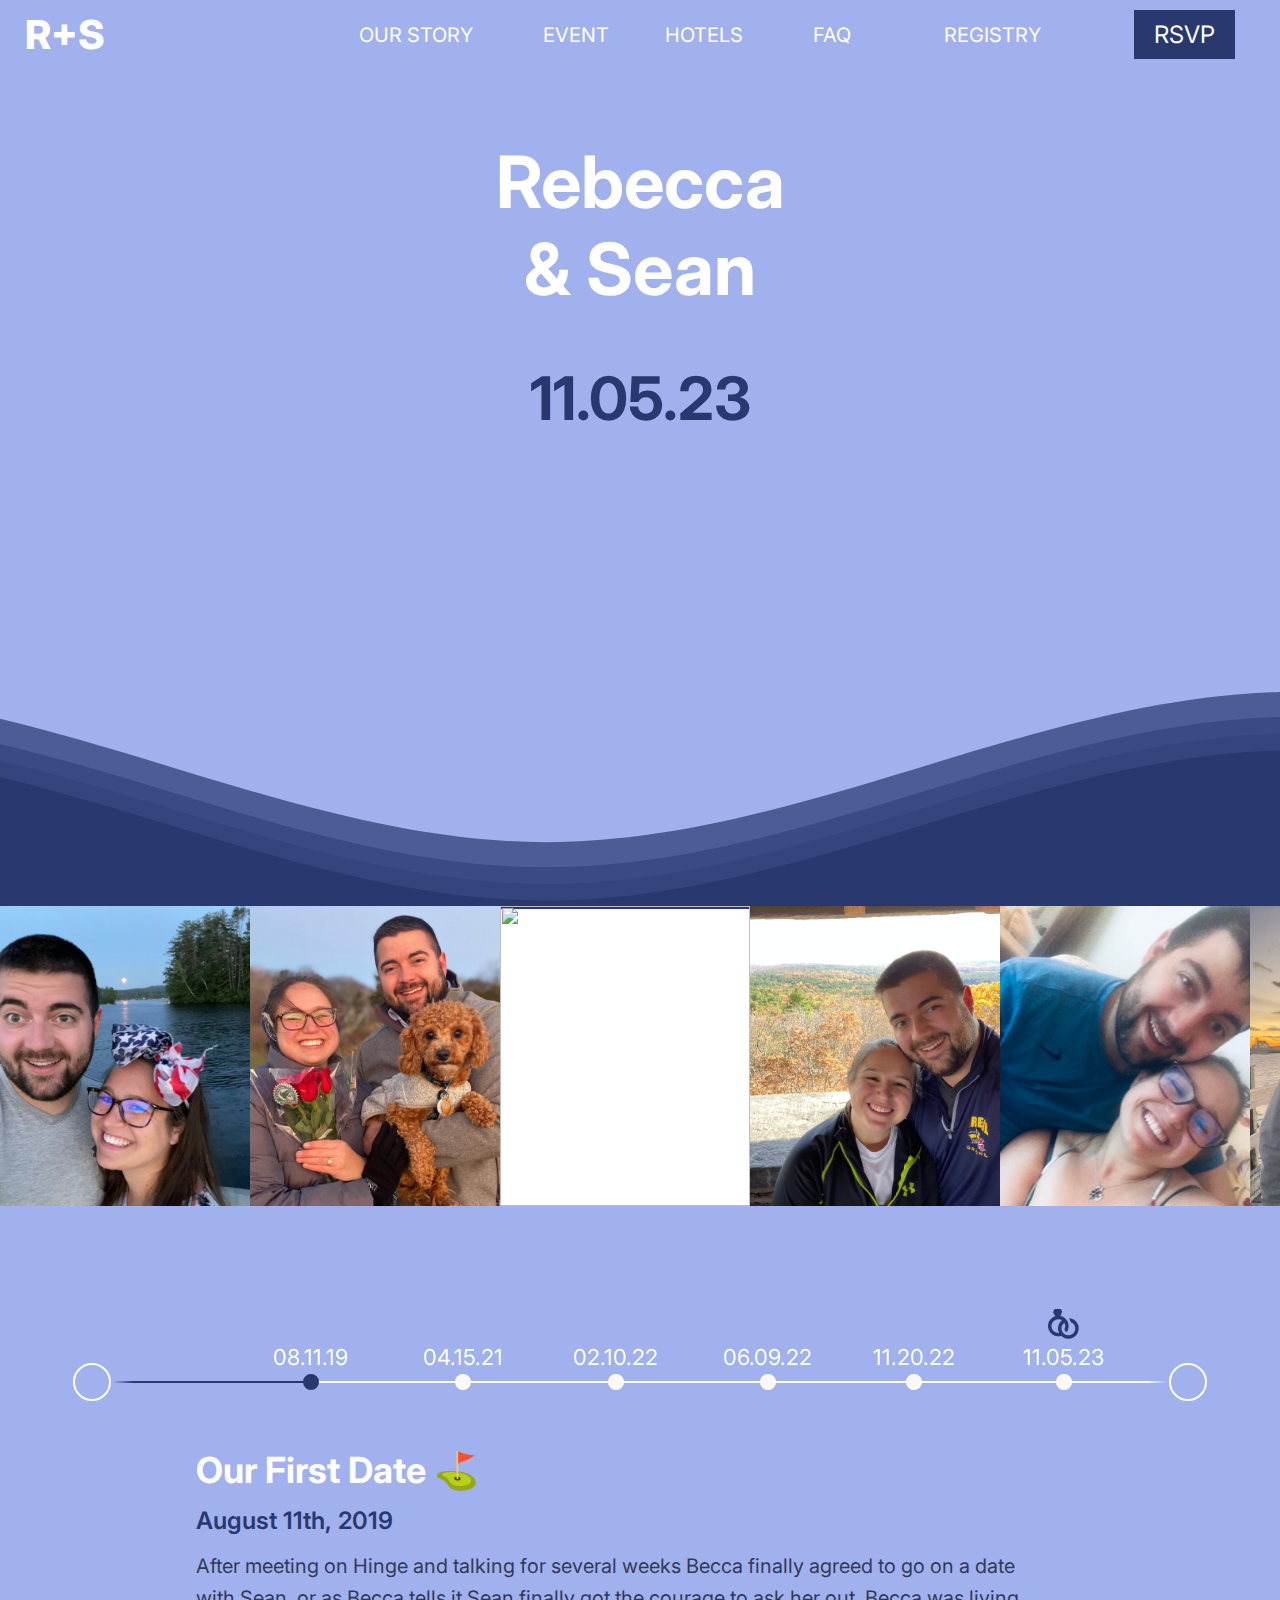
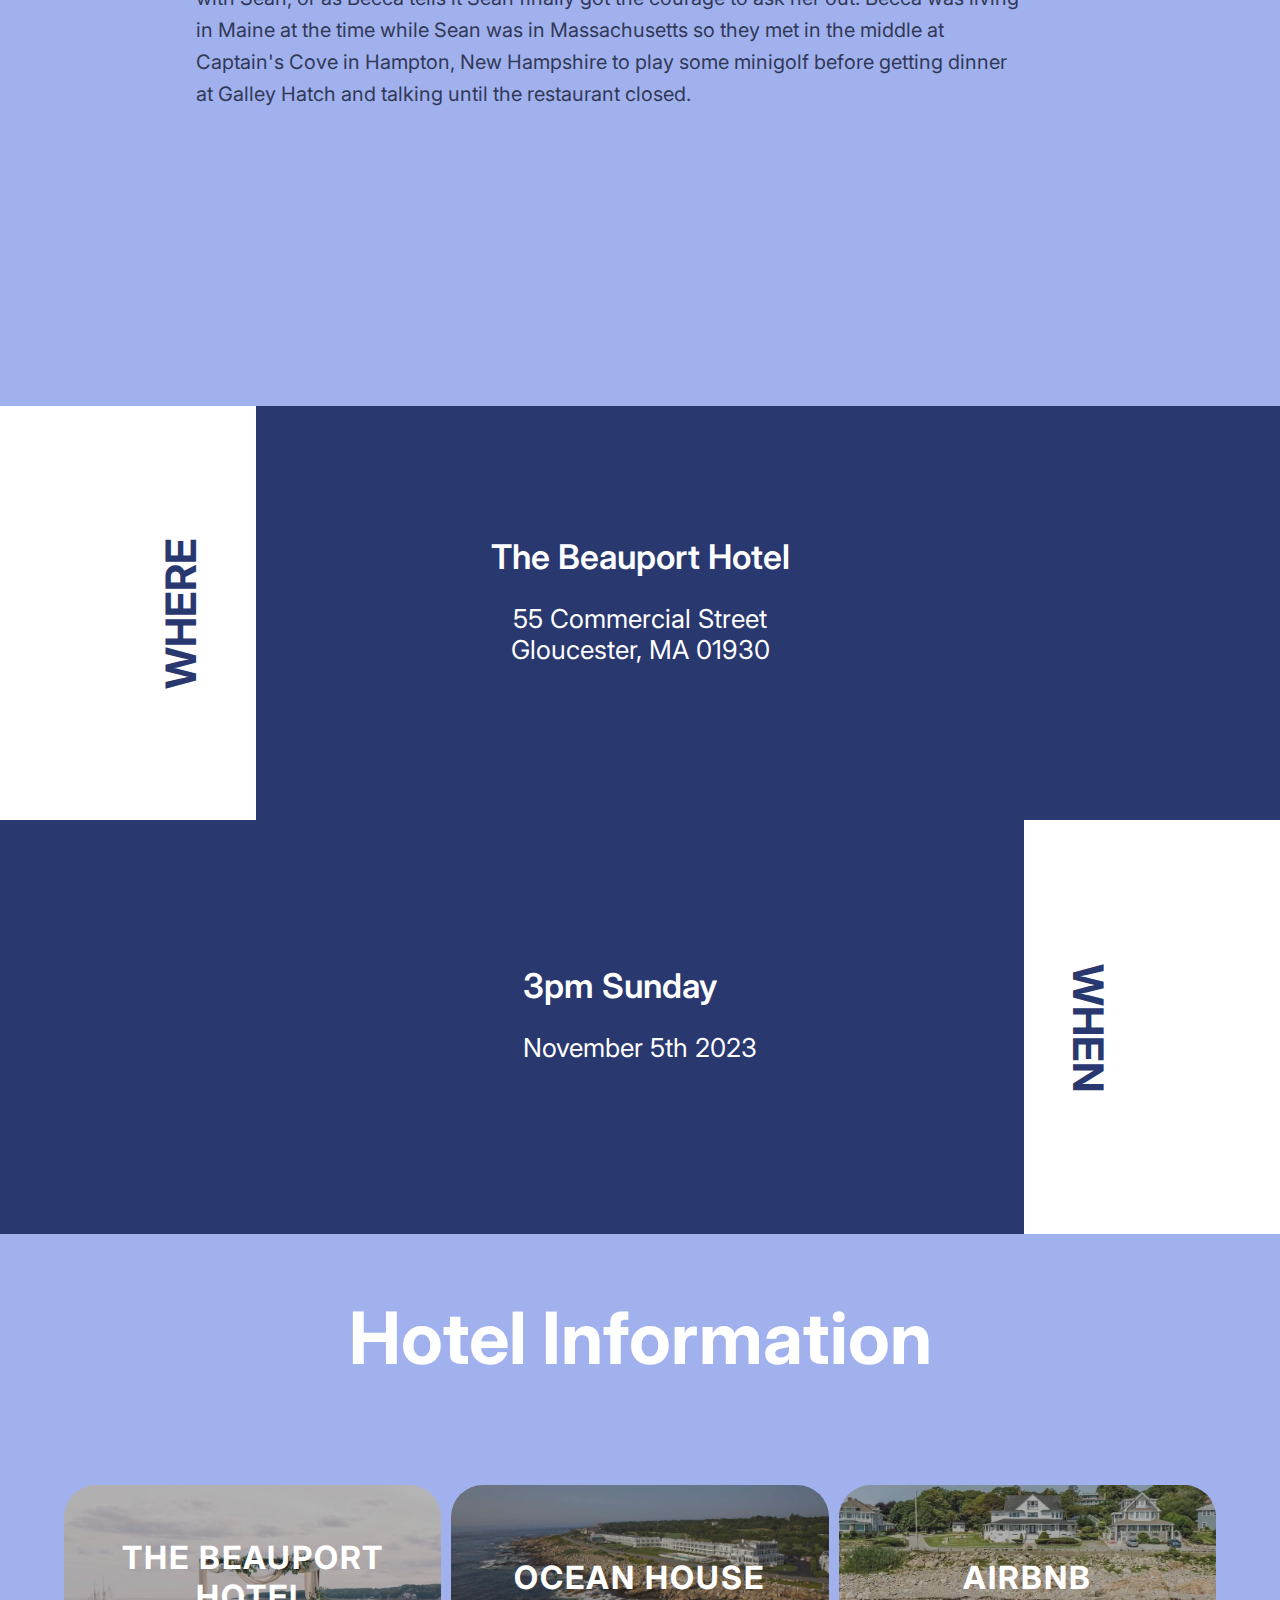
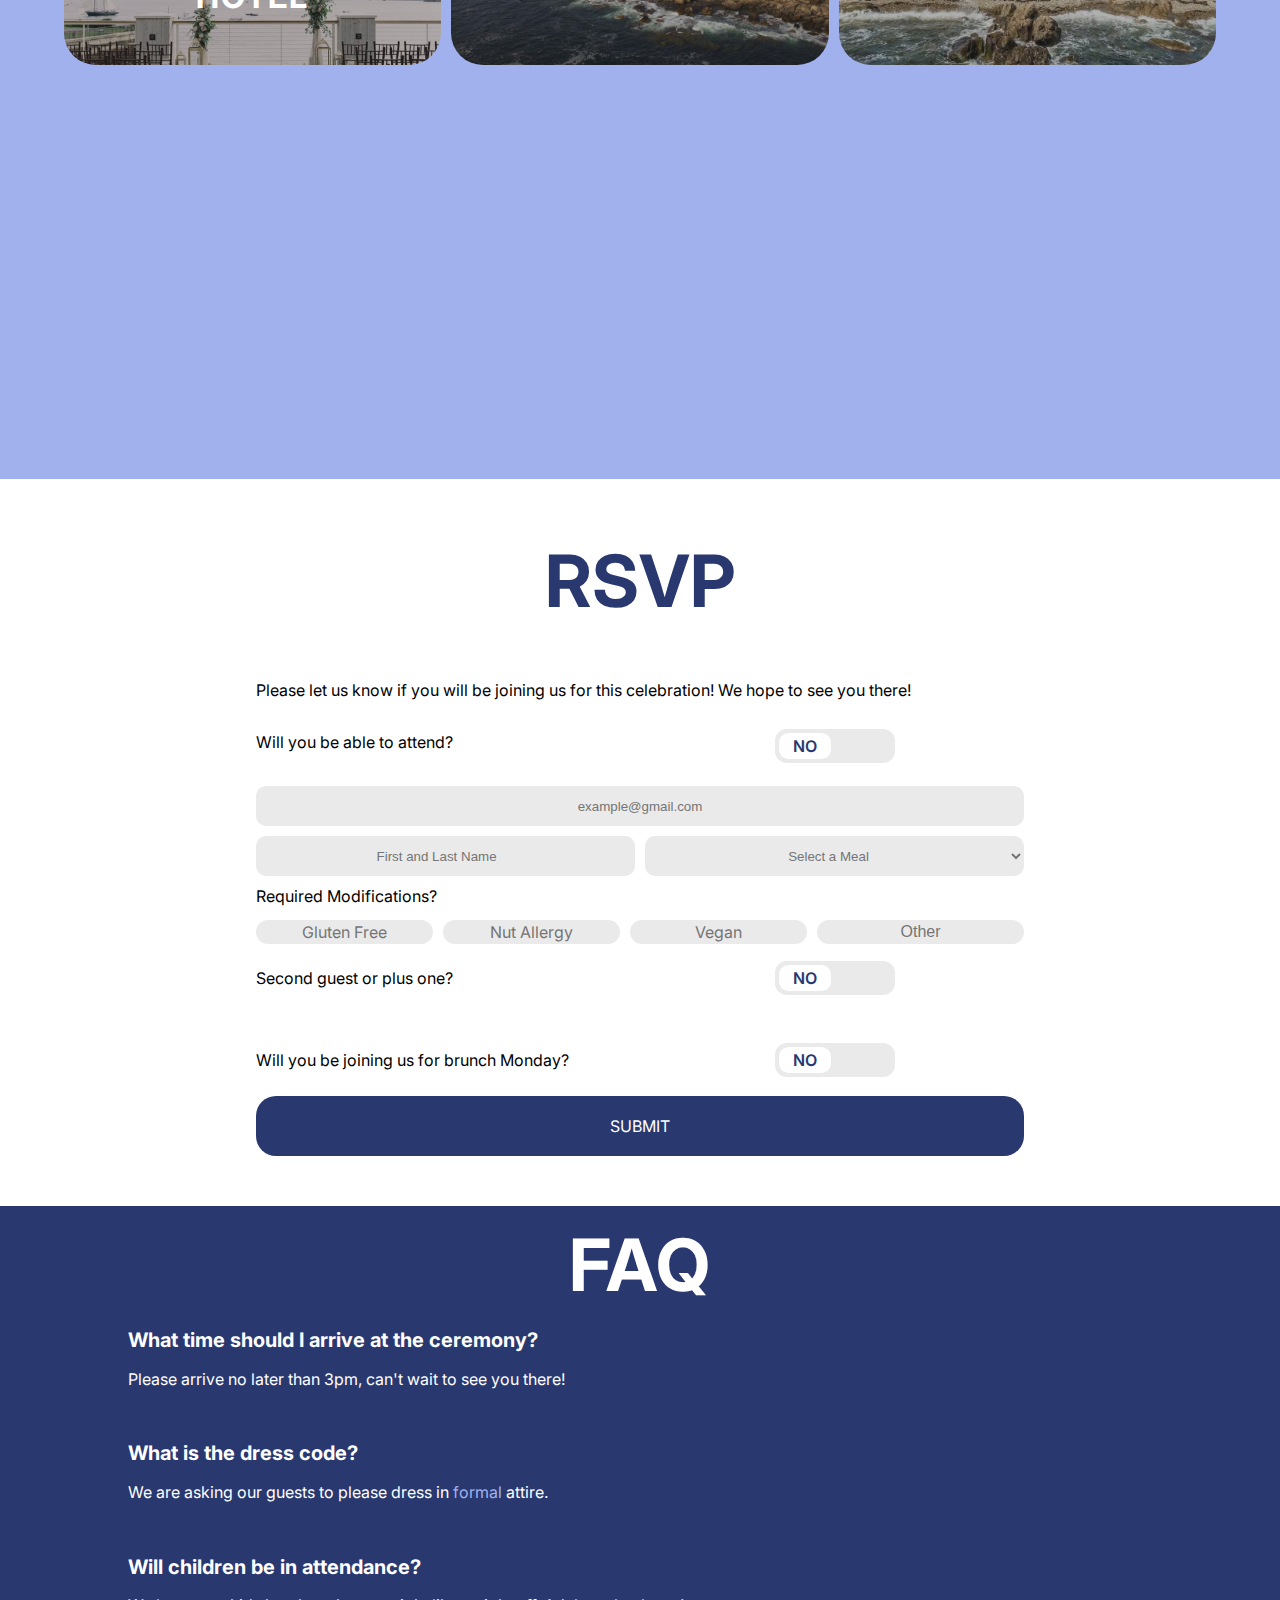
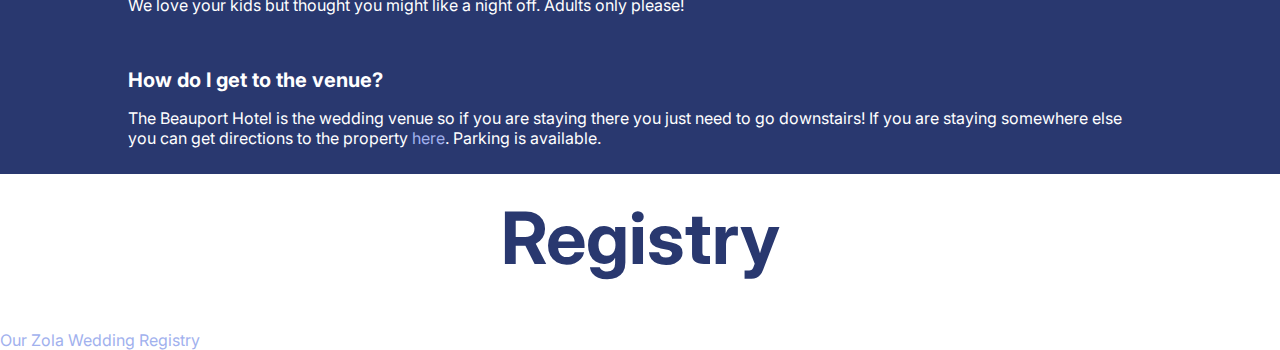
==== commit 8b822b2d: "attend question" ====
--- a/index.html
+++ b/index.html
@@ -427,6 +427,15 @@
             <!-- FORM -->
 
             <form id="rsvpForm">
+
+                <p class="attendQ">Will you be able to attend?</p>
+
+
+                <label class="switch3" for="attend">
+                    <input type="checkbox" id="attend" name="attend" class="attend">
+                    <span class="slider"><span class="textyesno"></span></span>
+                </label>
+
                 <input type="email" id="email" name="email" placeholder="example@gmail.com" class="email"
                     required="true">
 
@@ -567,7 +576,7 @@
  
 
 
-                <select type="combobox" id="meal1" name="meal1" placeholder="Meal Choice" required="true">
+                <select type="combobox" id="meal1" name="meal1" placeholder="Meal Choice">
                     <option value="" disabled selected hidden>Select a Meal</option>
                     <option value="Chicken">Chicken</option>
                     <option value="Fish">Fish</option>
--- a/css/style.css
+++ b/css/style.css
@@ -262,6 +262,15 @@
   margin: auto;
 }
 
+.switch3 {
+  position: relative;
+  display: inline-block;
+  width: 120px;
+  height: 34px;
+  margin-top: 10px;
+  margin: auto;
+}
+
 .switch input { 
   opacity: 0;
   width: 0;
@@ -831,7 +840,7 @@
 form{
   display: grid;
   grid-template-columns: 1fr 1fr;
-  grid-template-rows: 40px 40px 1fr auto auto auto auto 60px;
+  grid-template-rows: 60px 40px 40px 1fr auto auto auto auto 60px;
   gap: 10px;
 }
 
@@ -843,7 +852,7 @@
 
 .email{
 grid-column: 1 / span 2;
-grid-row: 1 / span 1;
+grid-row: 2 / span 1;
 border-color: var(--accent);
 border-width: 2px;
 border-radius: 10px;
@@ -853,7 +862,7 @@
 
 .name1{
   grid-column: 1 / span 1;
-  grid-row: 2 / span 1;
+  grid-row: 3 / span 1;
 }
 
 .name,.plus1Name{
@@ -866,7 +875,7 @@
 
 #meal1{
   grid-column: 2 / span 1;
-  grid-row: 2 / span 1;
+  grid-row: 3 / span 1;
 }
 
 #meal1,#meal2{
@@ -879,12 +888,17 @@
 }
 
 .secondQ,.switch{
-  grid-row: 4;
+  grid-row: 5;
   align-self:center;
 }
 
 .brunchQ,.switch2{
-  grid-row: 7;
+  grid-row: 8;
+}
+
+
+.attendQ,.switch3{
+  grid-row: 1;
 }
 
 .allergies,.allergies2{
@@ -969,7 +983,7 @@
 
 .name2{
   grid-column: 1 / span 1;
-  grid-row: 5 / span 1;
+  grid-row: 6 / span 1;
   height: 60px;
 }
 
@@ -979,12 +993,12 @@
 
 .meal2{
   grid-column: 2 / span 1;
-  grid-row: 5 / span 1;
+  grid-row: 6 / span 1;
 }
 
 .submitbutton{
   grid-column: 1 / span 2;
-  grid-row: 8 / span 1;
+  grid-row: 9 / span 1;
   border: none;
   border-radius: 20px;
   background-color: var(--accent);
@@ -1803,7 +1817,7 @@
 
 form{
   grid-template-columns: 1fr 1fr;
-  grid-template-rows: 40px 40px 1fr auto auto auto auto 60px;
+  grid-template-rows: 60px 40px 40px 1fr auto auto auto auto 60px;
   gap: 10px;
 }
 
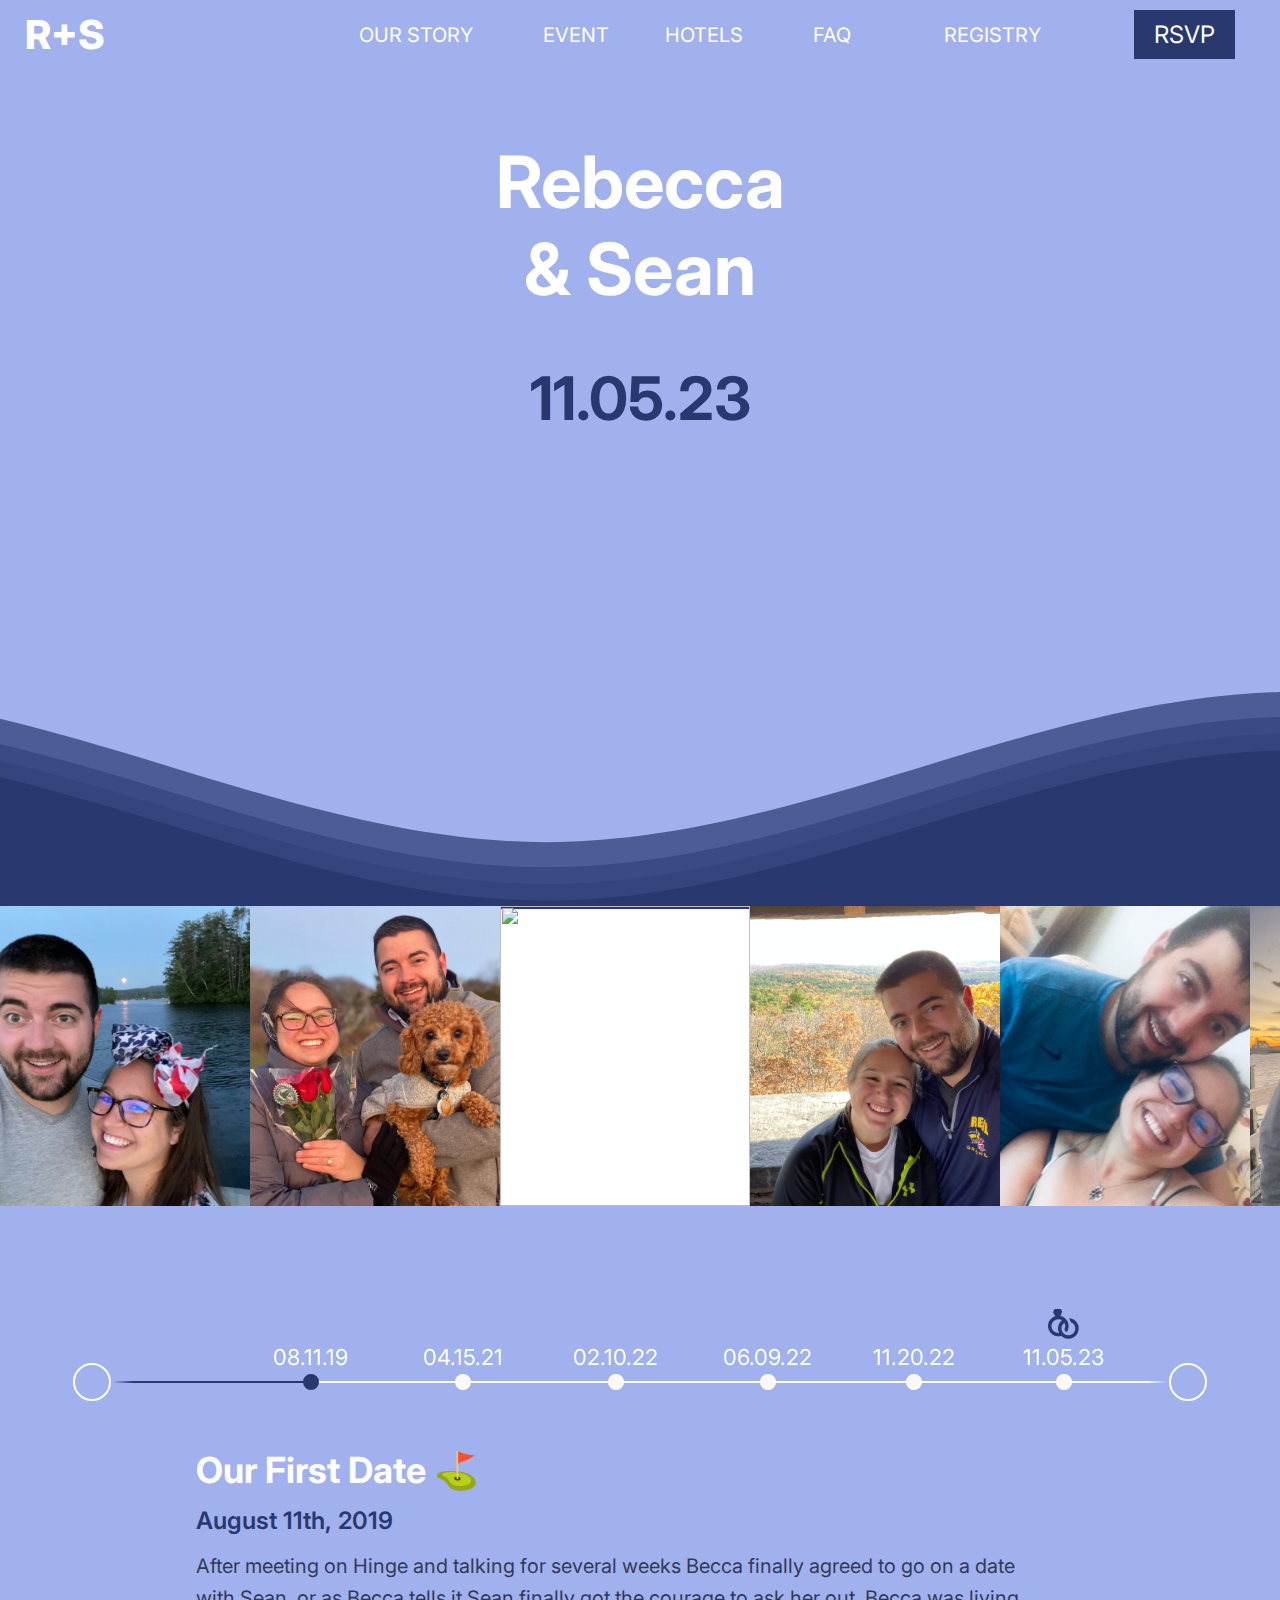
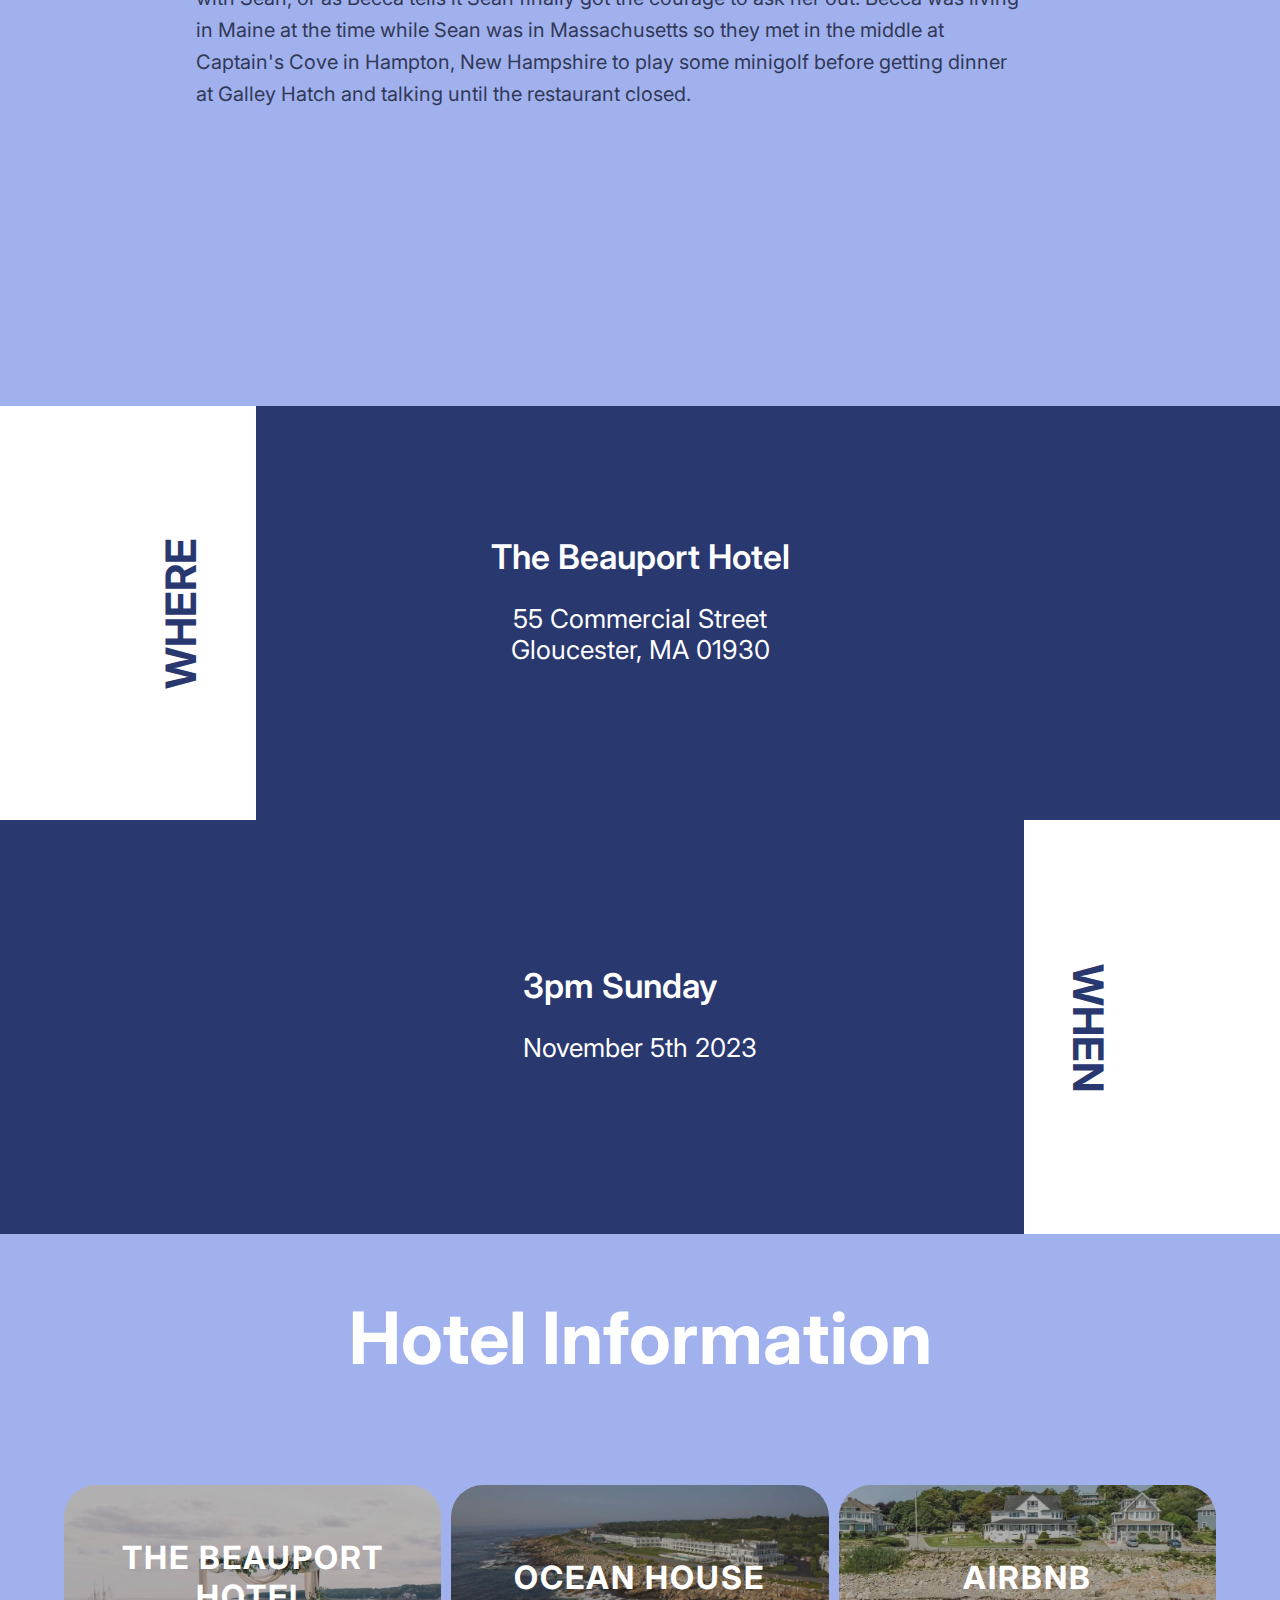
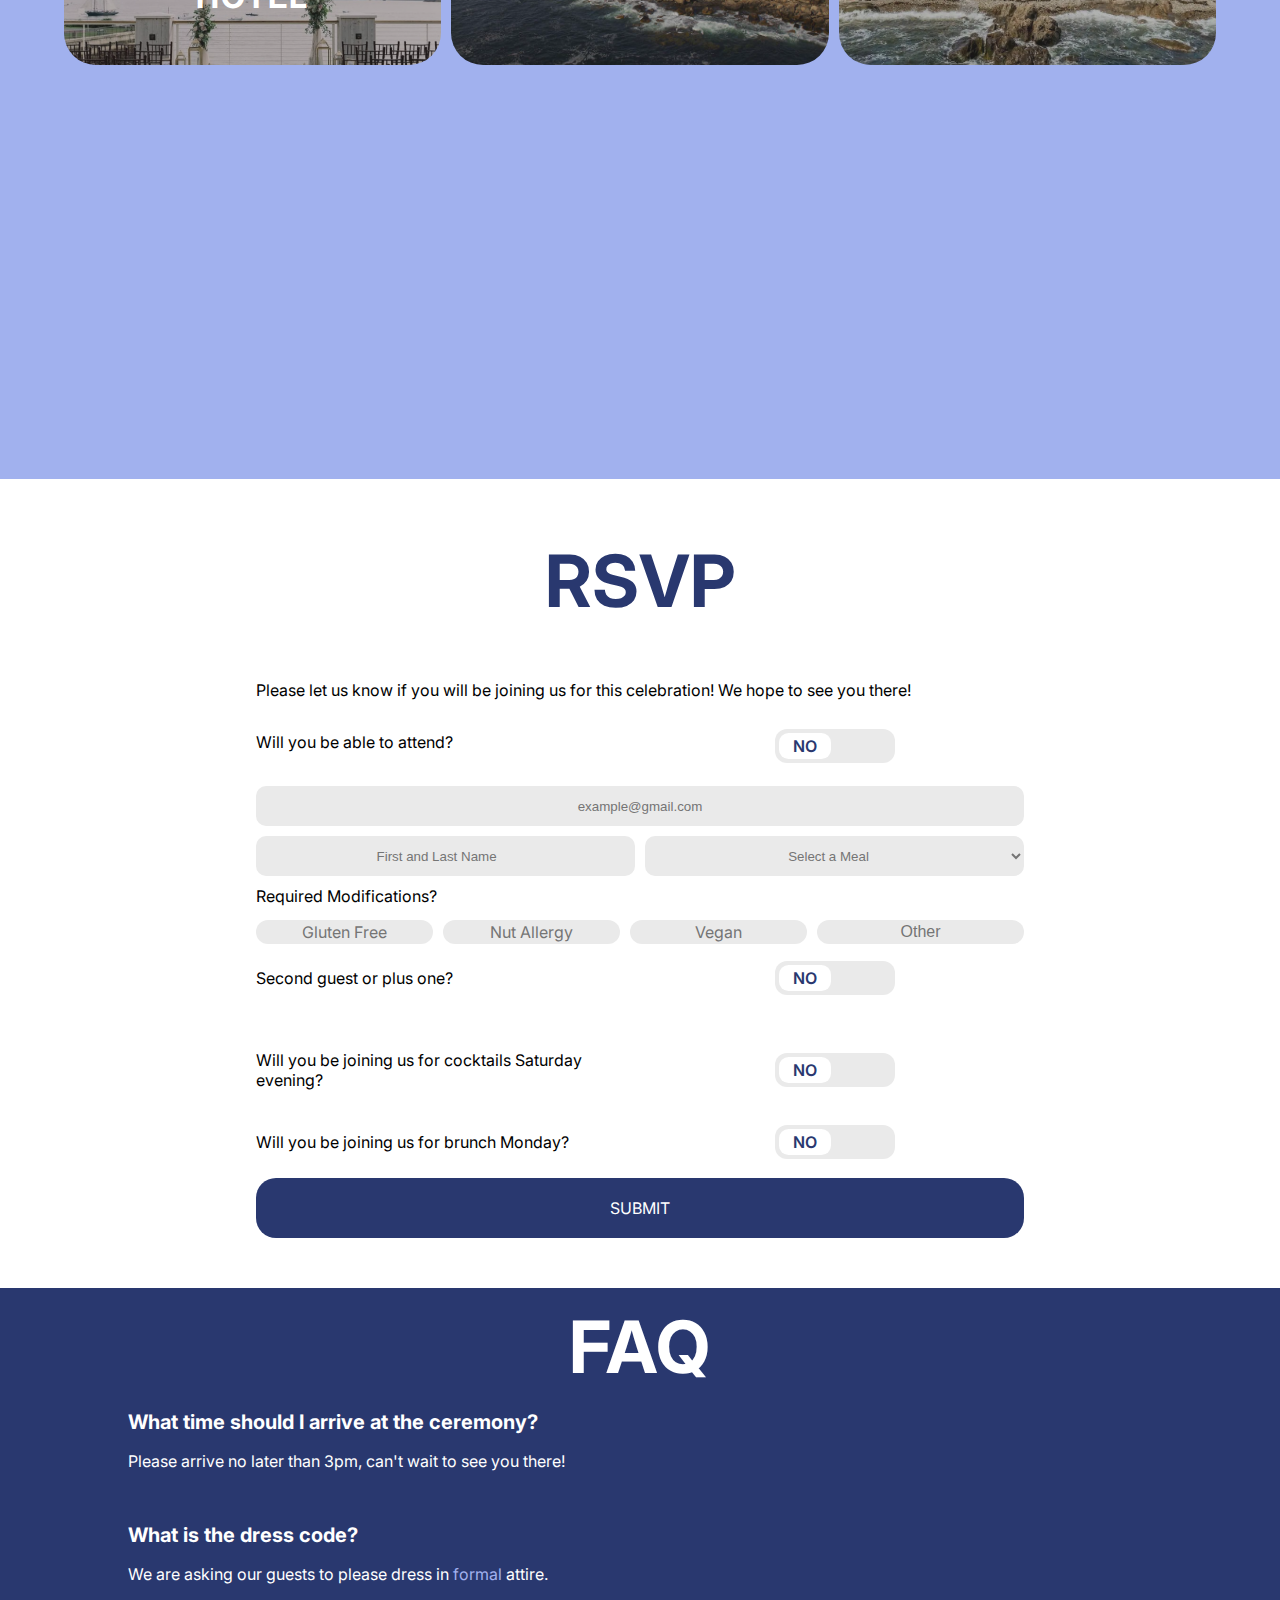
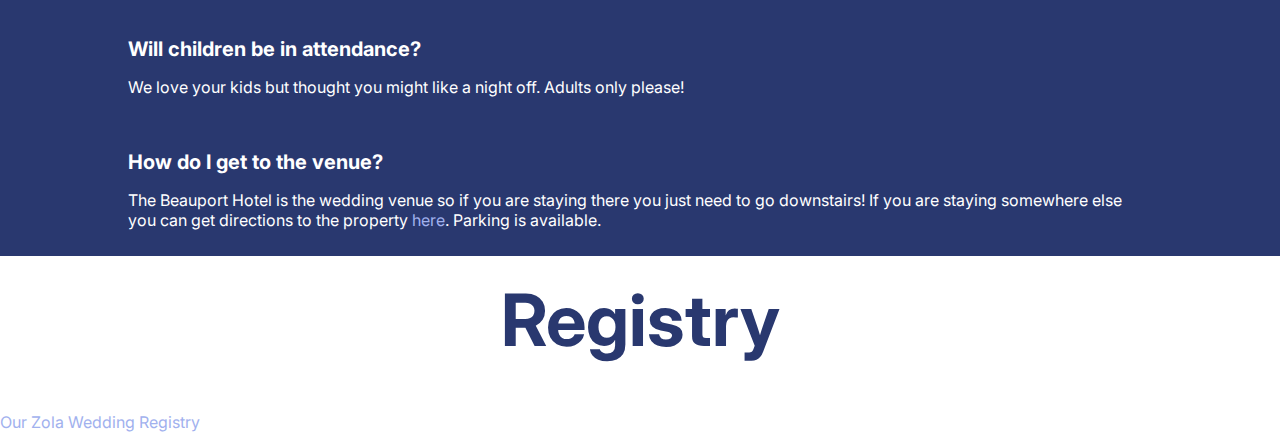
==== commit 3f2a398d: "form changed" ====
--- a/index.html
+++ b/index.html
@@ -432,7 +432,7 @@
 
 
                 <label class="switch3" for="attend">
-                    <input type="checkbox" id="attend" name="attend" class="attend">
+                    <input type="checkbox" id="attend" name="attend" class="attend" onclick="plusOne()">
                     <span class="slider"><span class="textyesno"></span></span>
                 </label>
 
@@ -644,6 +644,15 @@
                 </label>
 
 
+                <p class="cocktailQ">Will you be joining us for cocktails Saturday evening?</p>
+
+
+                <label class="switch4" for="cocktails">
+                    <input type="checkbox" id="cocktails" name="cocktails" class="cocktails">
+                    <span class="slider"><span class="textyesno"></span></span>
+                </label>
+
+
                 <button type="submit" class="submitbutton">Submit</button>
             </form>
 
--- a/css/style.css
+++ b/css/style.css
@@ -236,6 +236,7 @@
   margin-bottom: -65px;
 }
 
+
 .headergrid div a{
   color: var(--white);
 }
@@ -244,25 +245,7 @@
   margin-bottom: 0;
 }
 
-.switch {
-  position: relative;
-  display: inline-block;
-  width: 120px;
-  height: 34px;
-  margin-top: 10px;
-  margin: auto;
-}
-
-.switch2 {
-  position: relative;
-  display: inline-block;
-  width: 120px;
-  height: 34px;
-  margin-top: 10px;
-  margin: auto;
-}
-
-.switch3 {
+.switch, .switch2, .switch3, .switch4 {
   position: relative;
   display: inline-block;
   width: 120px;
@@ -840,7 +823,7 @@
 form{
   display: grid;
   grid-template-columns: 1fr 1fr;
-  grid-template-rows: 60px 40px 40px 1fr auto auto auto auto 60px;
+  grid-template-rows: 60px 40px 40px 1fr auto auto auto auto auto 60px;
   gap: 10px;
 }
 
@@ -893,9 +876,18 @@
 }
 
 .brunchQ,.switch2{
+  grid-row: 9;
+}
+
+.cocktailQ{
   grid-row: 8;
-}
-
+  /* margin-top: -20px;
+  padding-top: 15px; */
+}
+.switch4{
+  grid-row: 8;
+  /* margin-top: -10px; */
+}
 
 .attendQ,.switch3{
   grid-row: 1;
@@ -998,7 +990,7 @@
 
 .submitbutton{
   grid-column: 1 / span 2;
-  grid-row: 9 / span 1;
+  grid-row: 10 / span 1;
   border: none;
   border-radius: 20px;
   background-color: var(--accent);
@@ -1817,7 +1809,7 @@
 
 form{
   grid-template-columns: 1fr 1fr;
-  grid-template-rows: 60px 40px 40px 1fr auto auto auto auto 60px;
+  grid-template-rows: 60px 40px 40px 1fr auto auto auto auto auto 60px;
   gap: 10px;
 }
 
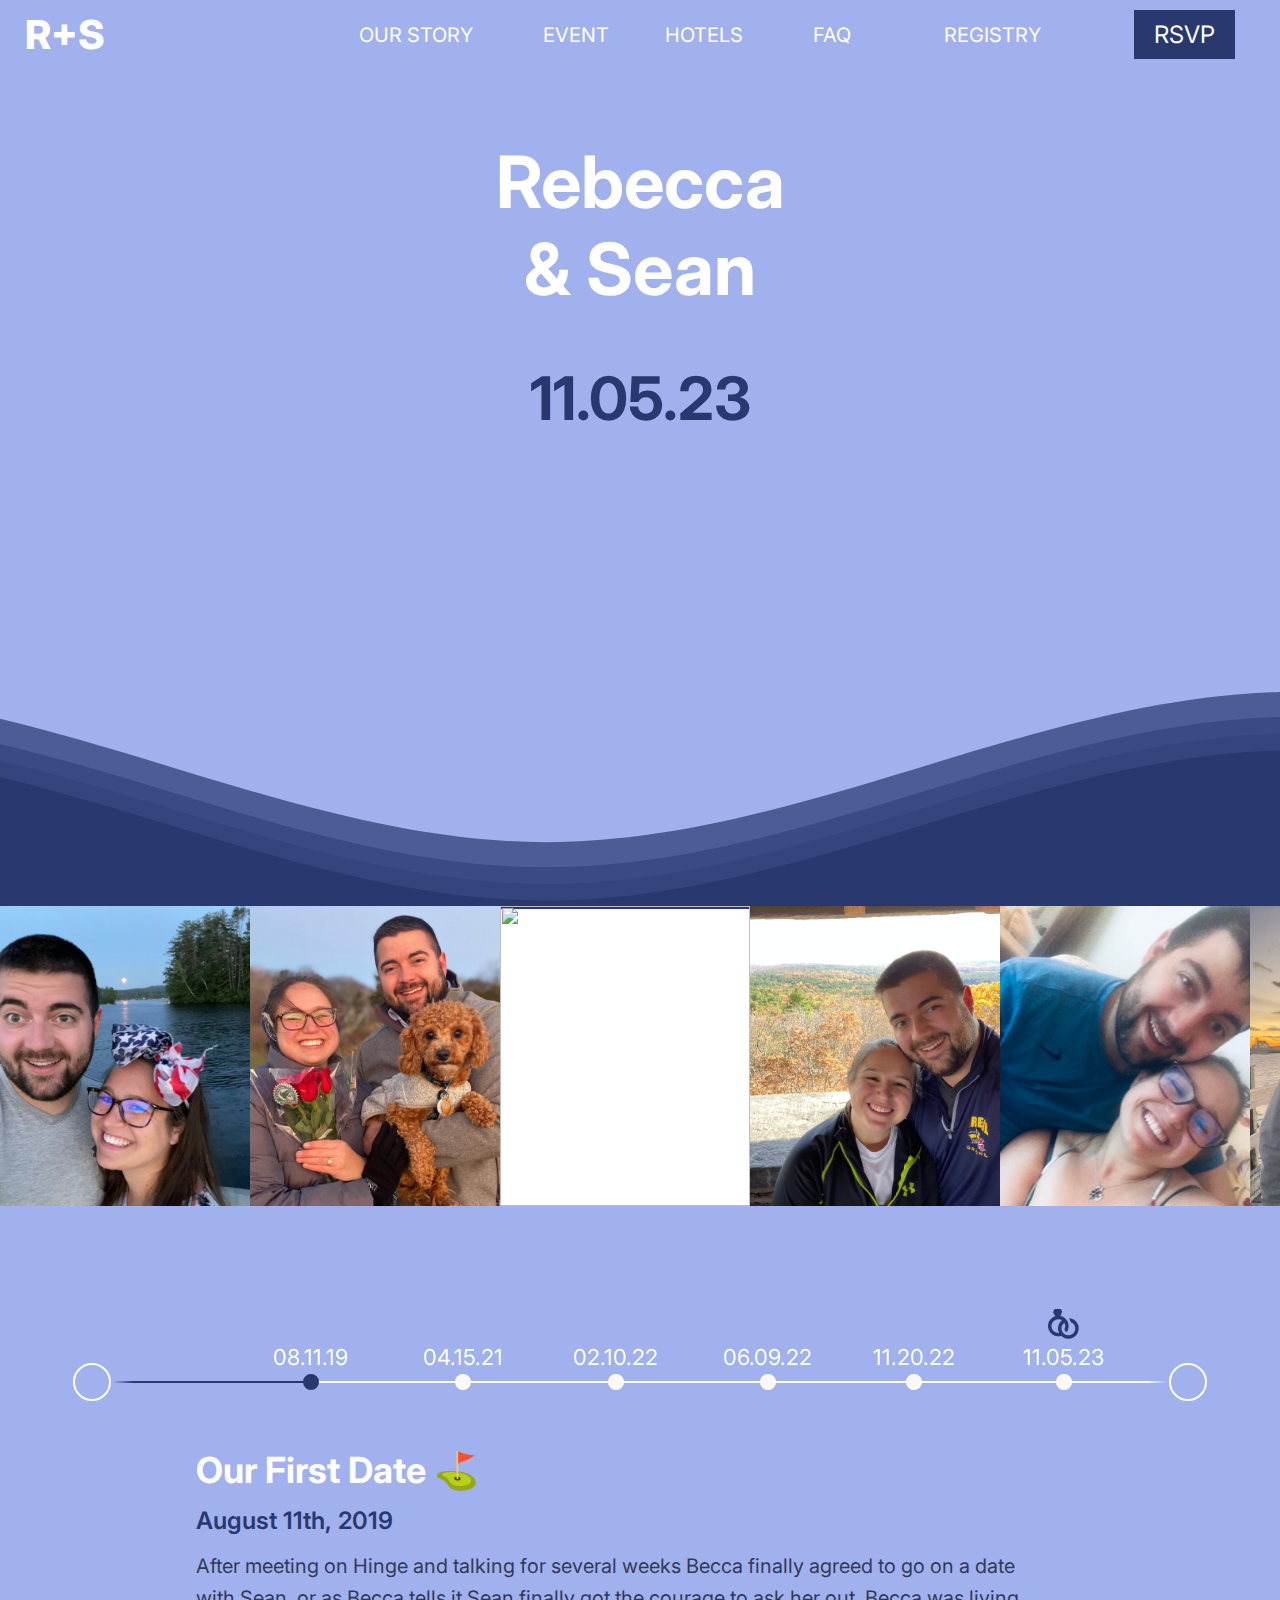
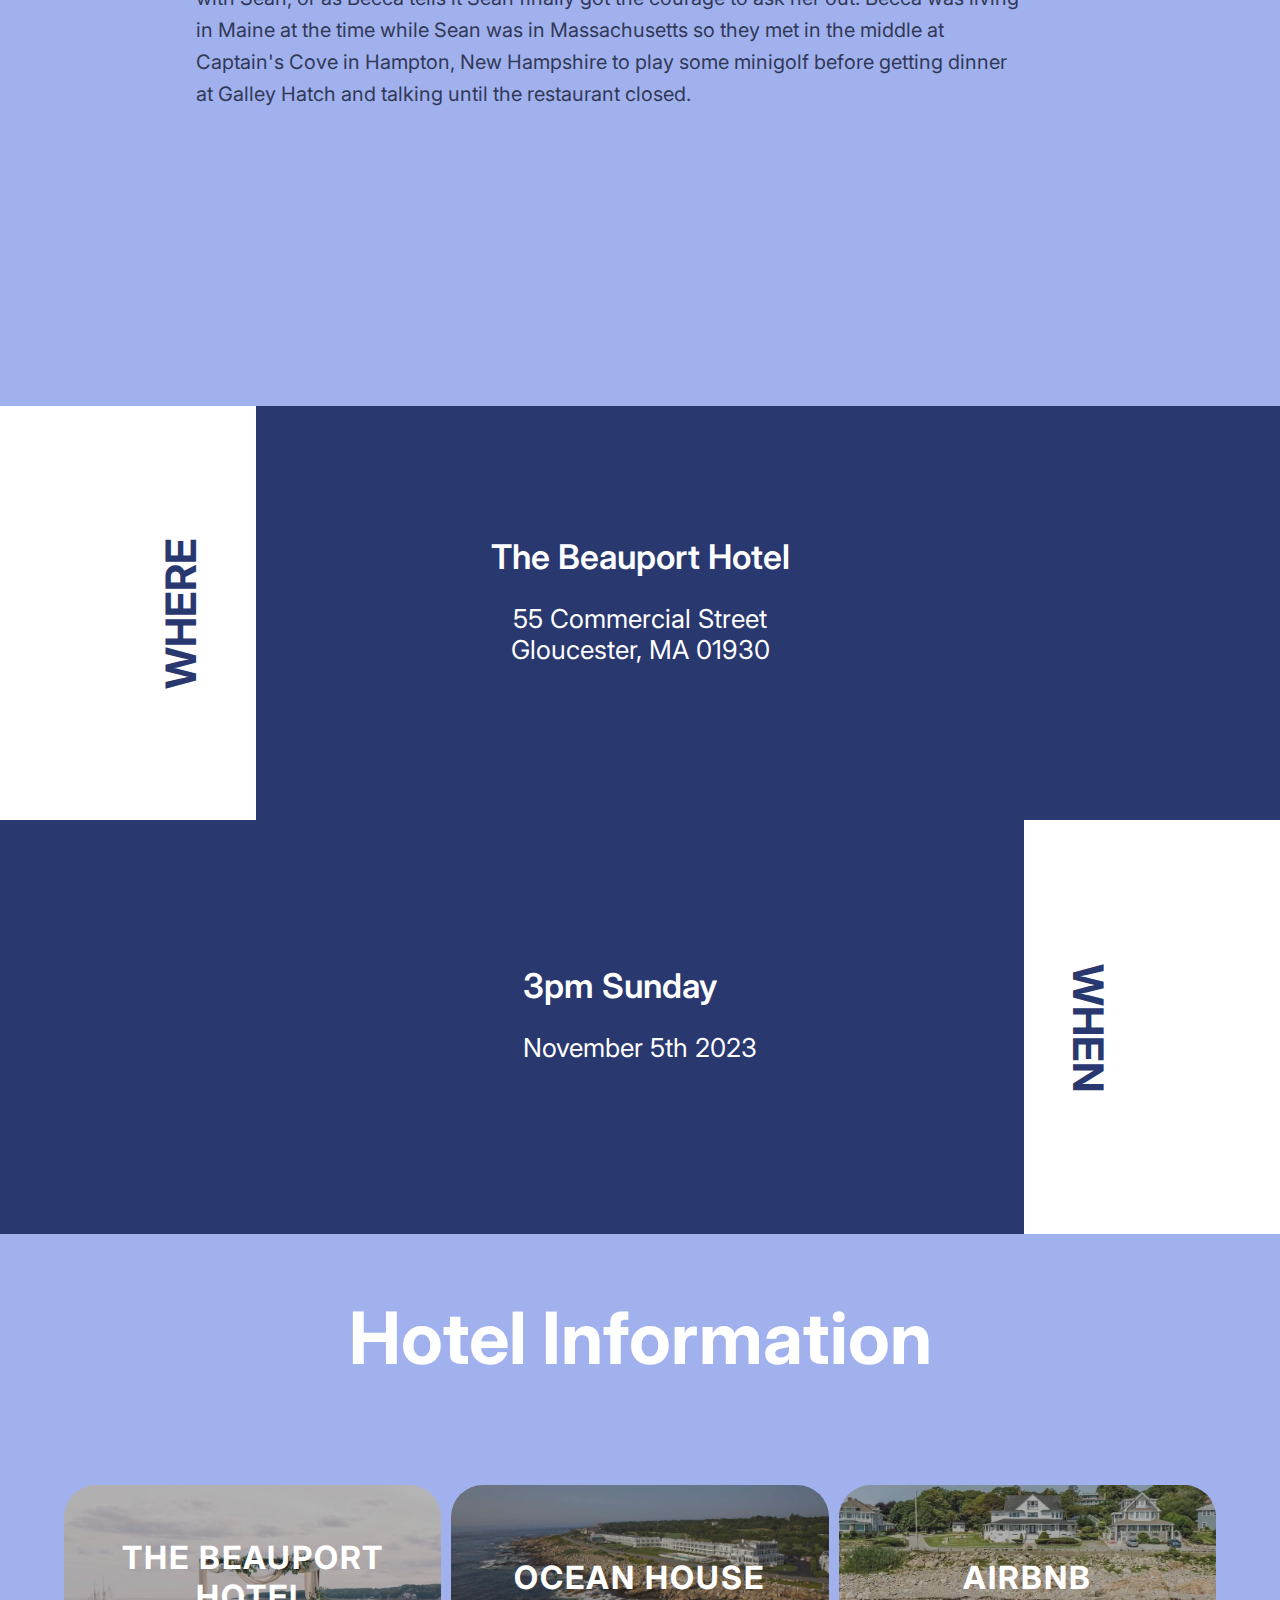
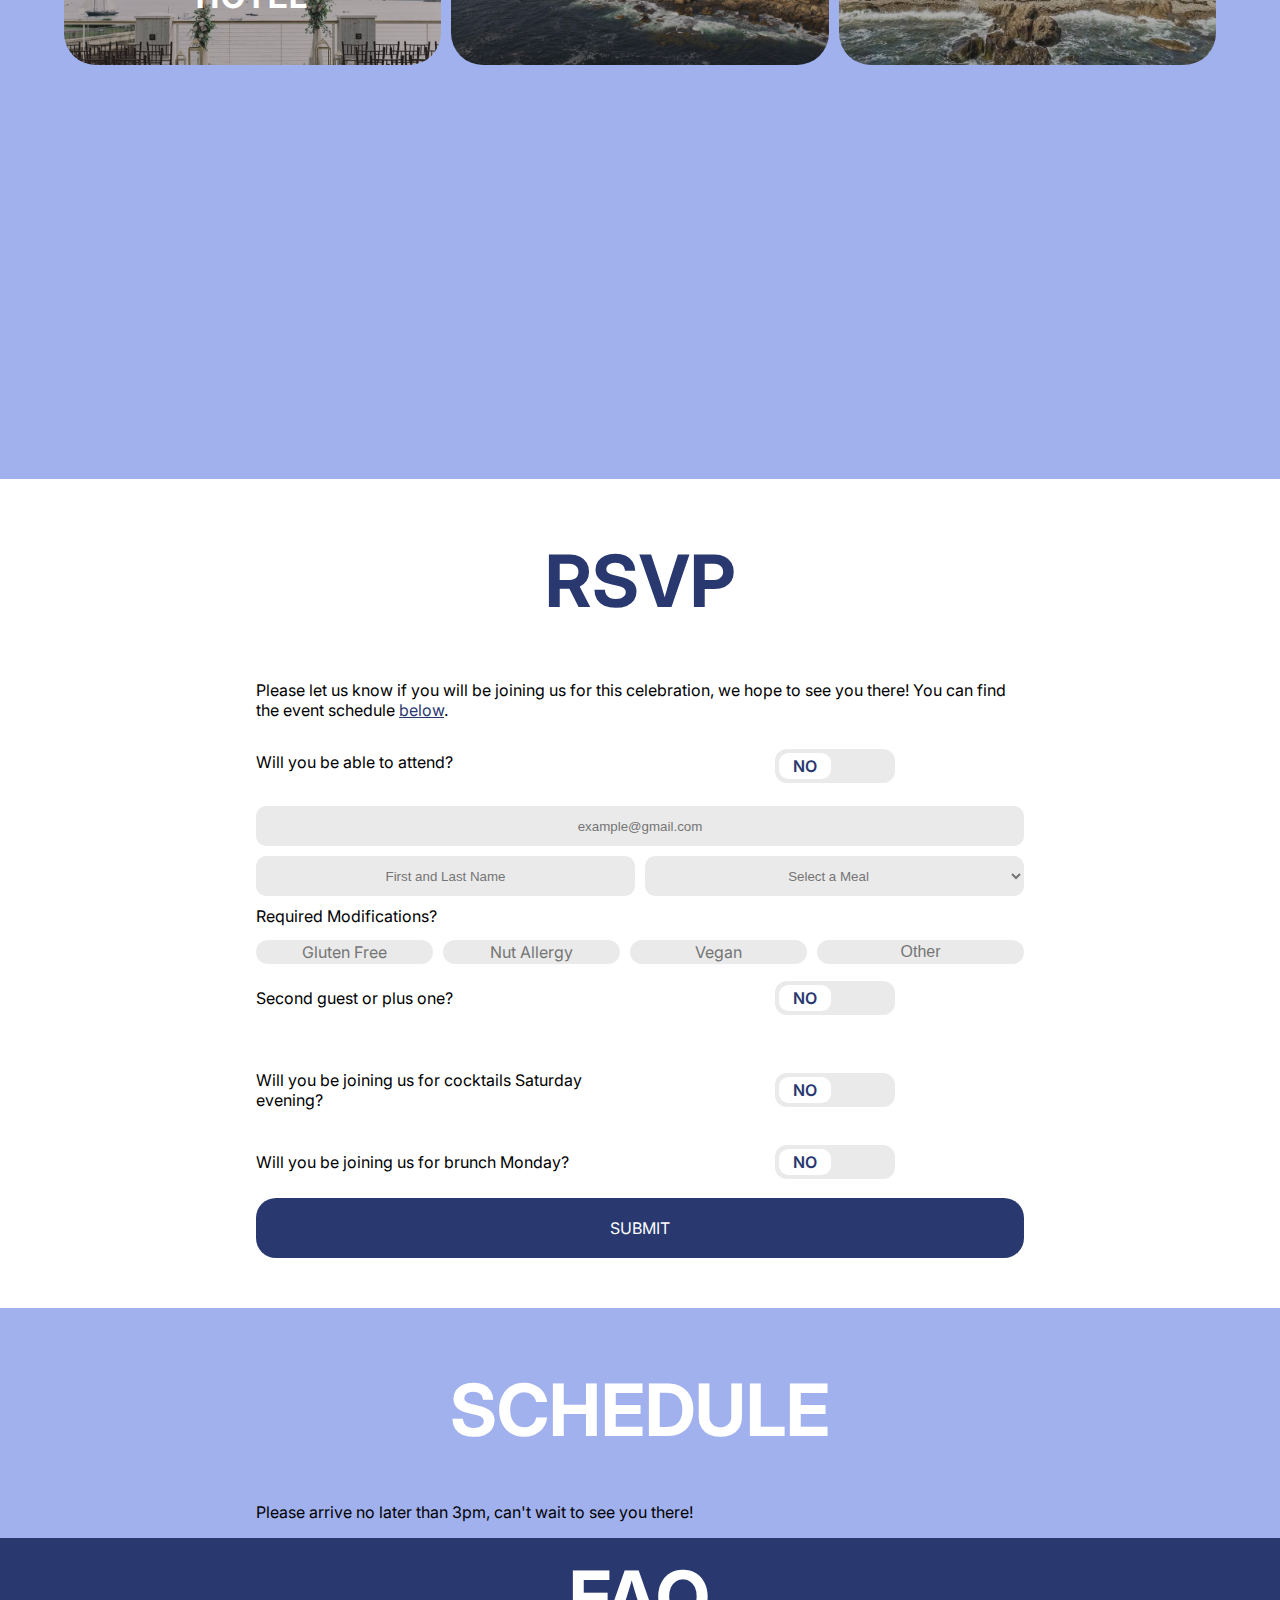
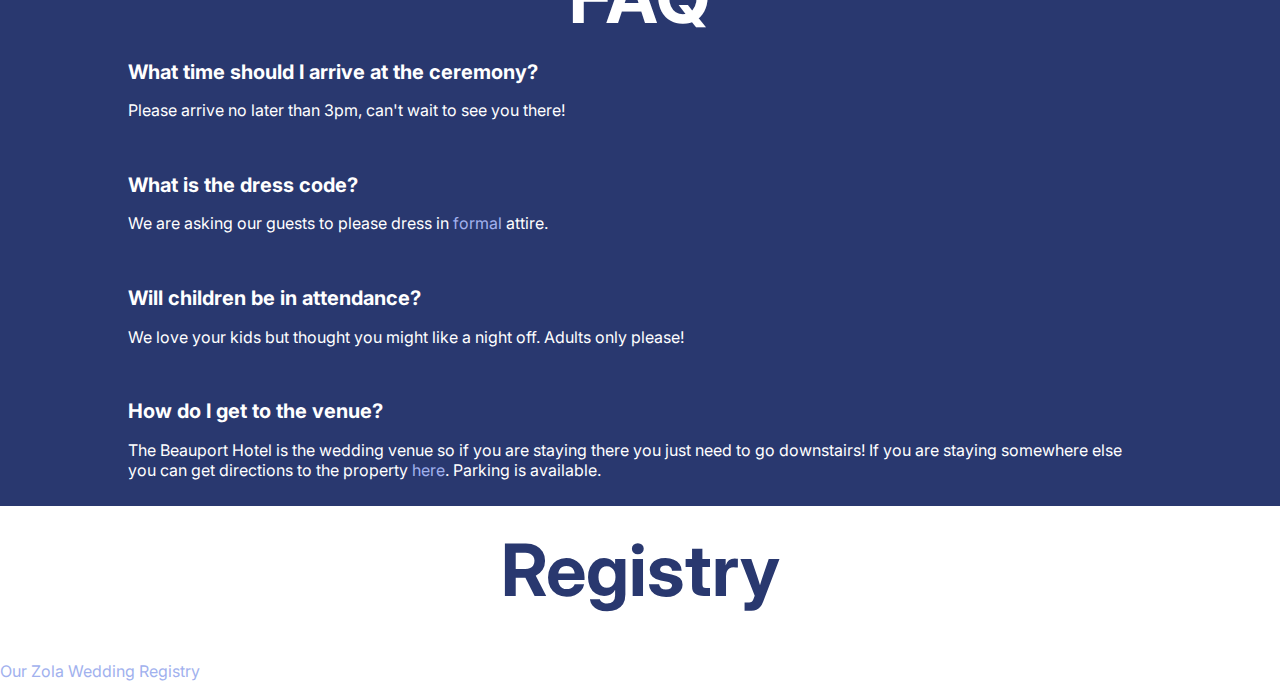
==== commit 7742a8b1: "updates" ====
--- a/index.html
+++ b/index.html
@@ -422,7 +422,8 @@
             <h1 class="rsvp">RSVP</h1>
             <div class="rsvpshrink" style="display:block;"></div>
             <div class="alert" style="display:none;">Thank you for your RSVP!</div>
-            <p> Please let us know if you will be joining us for this celebration! We hope to see you there!</p>
+            <p>Please let us know if you will be joining us for this celebration, we hope to see you there!  You can find the event schedule <a class="scheduleref" href="#schedule"><u>below</u></a>.
+            
 
             <!-- FORM -->
 
@@ -442,7 +443,7 @@
                 <input type="text" id="name" name="name" class="name" role="combobox" autocomplete="off"
                     placeholder="First and Last Name" required="true" list="suggestions">
                 <!-- type="text" pattern="^\S+\s\S+$" -->
-                <datalist id="suggestions" role="listbox">
+                <!-- <datalist id="suggestions" role="listbox">
                     <option value="Hana Ajalat">Hana Ajalat</option>
                     <option value="Sabrina Alessandro">Sabrina Alessandro</option>
                     <option value="Joel Alper">Joel Alper</option>
@@ -571,7 +572,7 @@
                     <option value="Lynne ">Lynne </option>
                     <option value="Red ">Red </option>
 
-                </datalist>
+                </datalist> -->
 
  
 
@@ -634,6 +635,13 @@
                     <input type="text" name="other allergy" id="otherallergy2" onkeypress="colorChange2()" placeholder="Other">
                 </div>
 
+                <p class="cocktailQ">Will you be joining us for cocktails Saturday evening?</p>
+
+
+                <label class="switch4" for="cocktails">
+                    <input type="checkbox" id="cocktails" name="cocktails" class="cocktails">
+                    <span class="slider"><span class="textyesno"></span></span>
+                </label>
 
                 <p class="brunchQ">Will you be joining us for brunch Monday?</p>
 
@@ -644,13 +652,7 @@
                 </label>
 
 
-                <p class="cocktailQ">Will you be joining us for cocktails Saturday evening?</p>
-
-
-                <label class="switch4" for="cocktails">
-                    <input type="checkbox" id="cocktails" name="cocktails" class="cocktails">
-                    <span class="slider"><span class="textyesno"></span></span>
-                </label>
+             
 
 
                 <button type="submit" class="submitbutton">Submit</button>
@@ -660,6 +662,13 @@
 
 
 
+        </div>
+    </div>
+    <div class="pages page9">
+        <div class="centered">
+            <h1 class="schedule">SCHEDULE</h1>
+            <p>Please arrive no later than 3pm, can't wait to see you there!</p>
+           
         </div>
     </div>
     <div class="offsetbutton" id="section8"></div>
--- a/css/style.css
+++ b/css/style.css
@@ -488,6 +488,11 @@
   background-color: var(--accent);
 }
 
+.page9 {
+  padding-top: 10px;
+  background-color: var(--background);
+}
+
 .page8 .centered p{
   color: var(--white);
 }
@@ -878,6 +883,7 @@
 .brunchQ,.switch2{
   grid-row: 9;
 }
+
 
 .cocktailQ{
   grid-row: 8;
@@ -2068,3 +2074,8 @@
 .image-grid > a{
   color: var(--companylinktext);
 }
+
+
+.scheduleref{
+  color: var(--accent) !important;
+}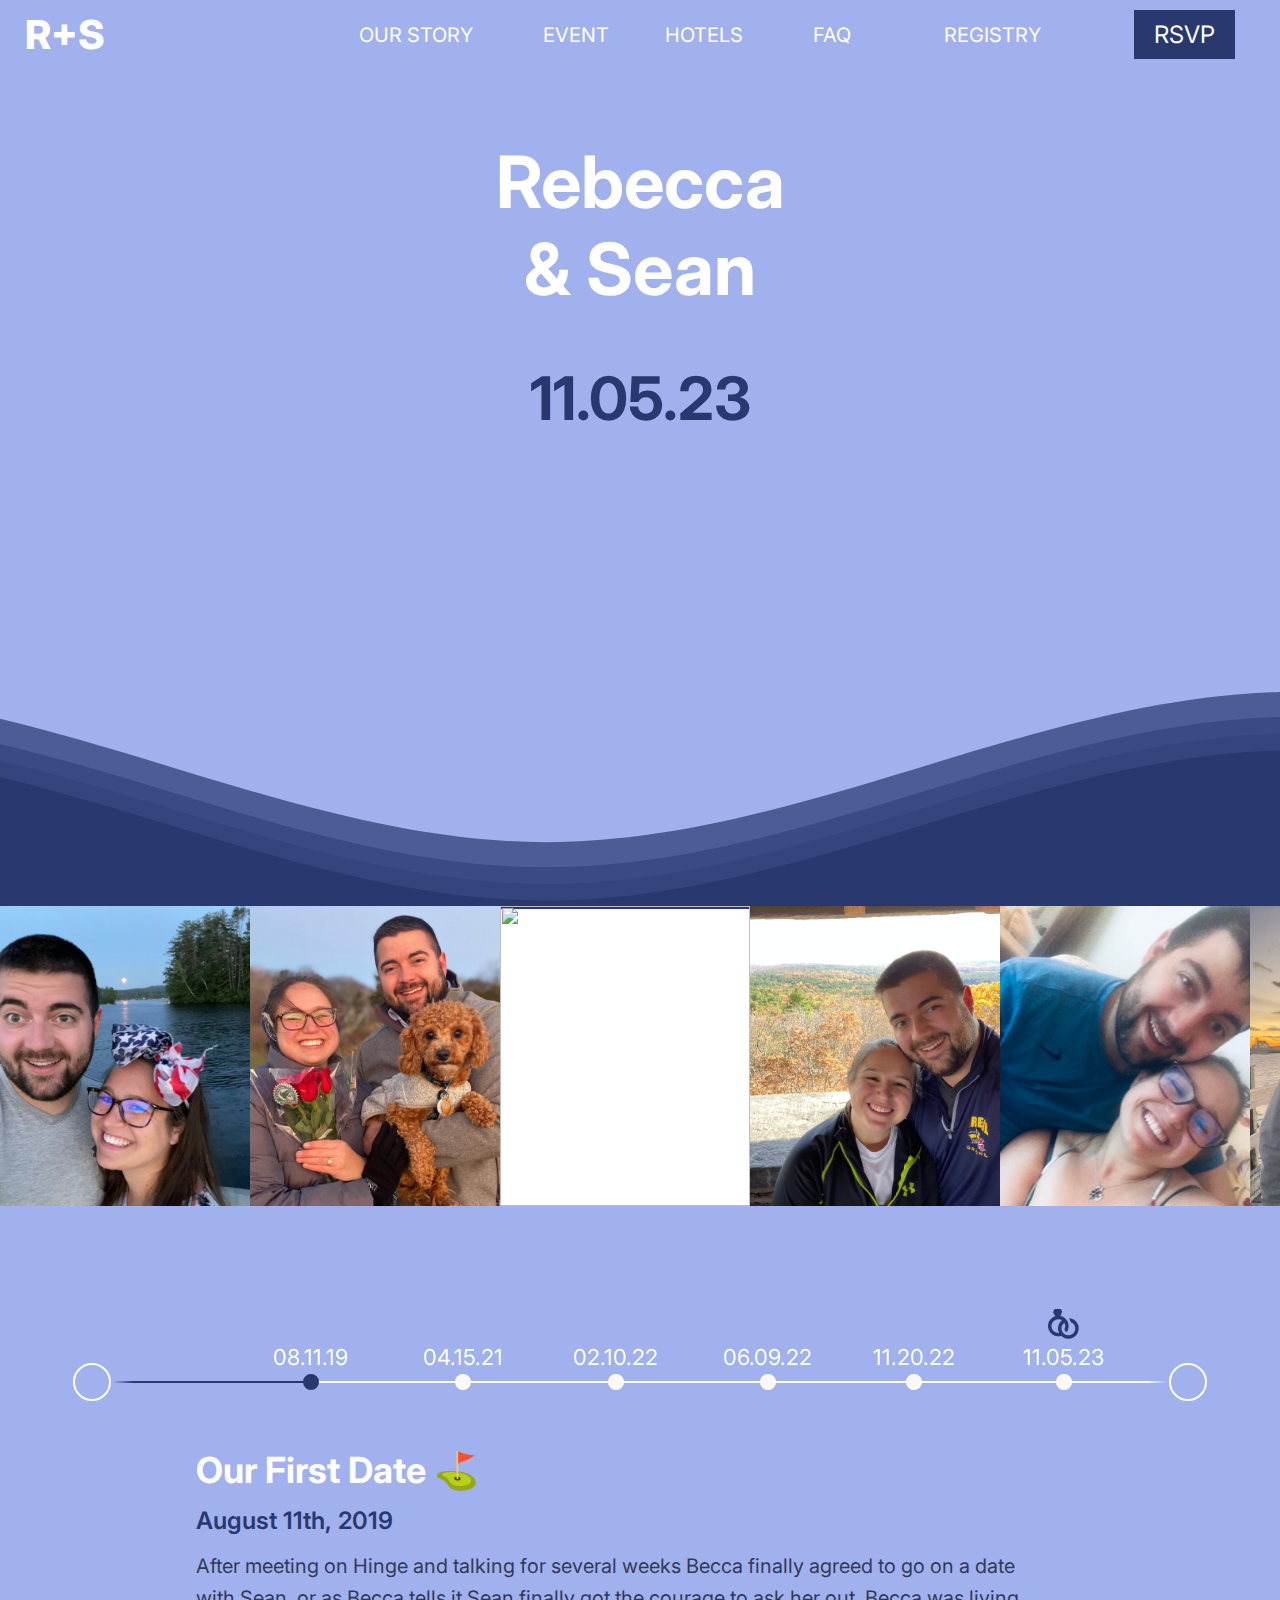
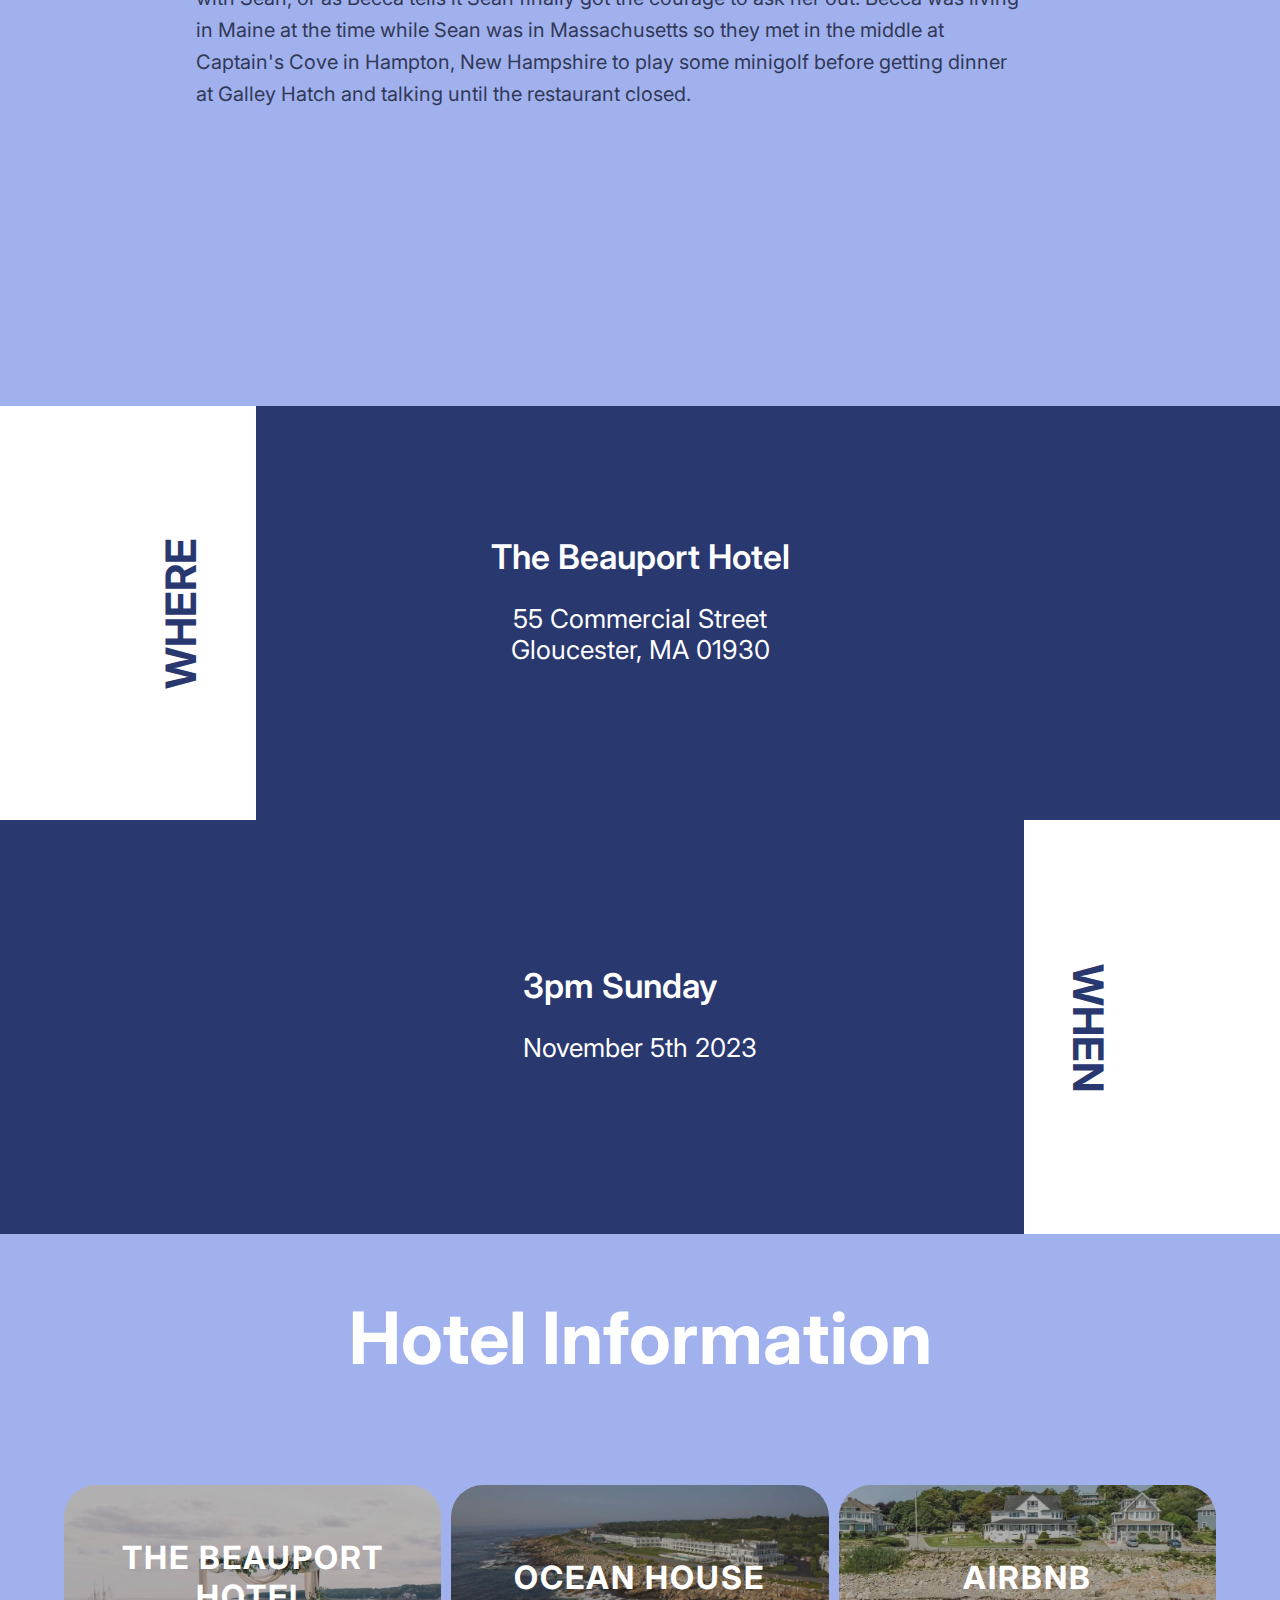
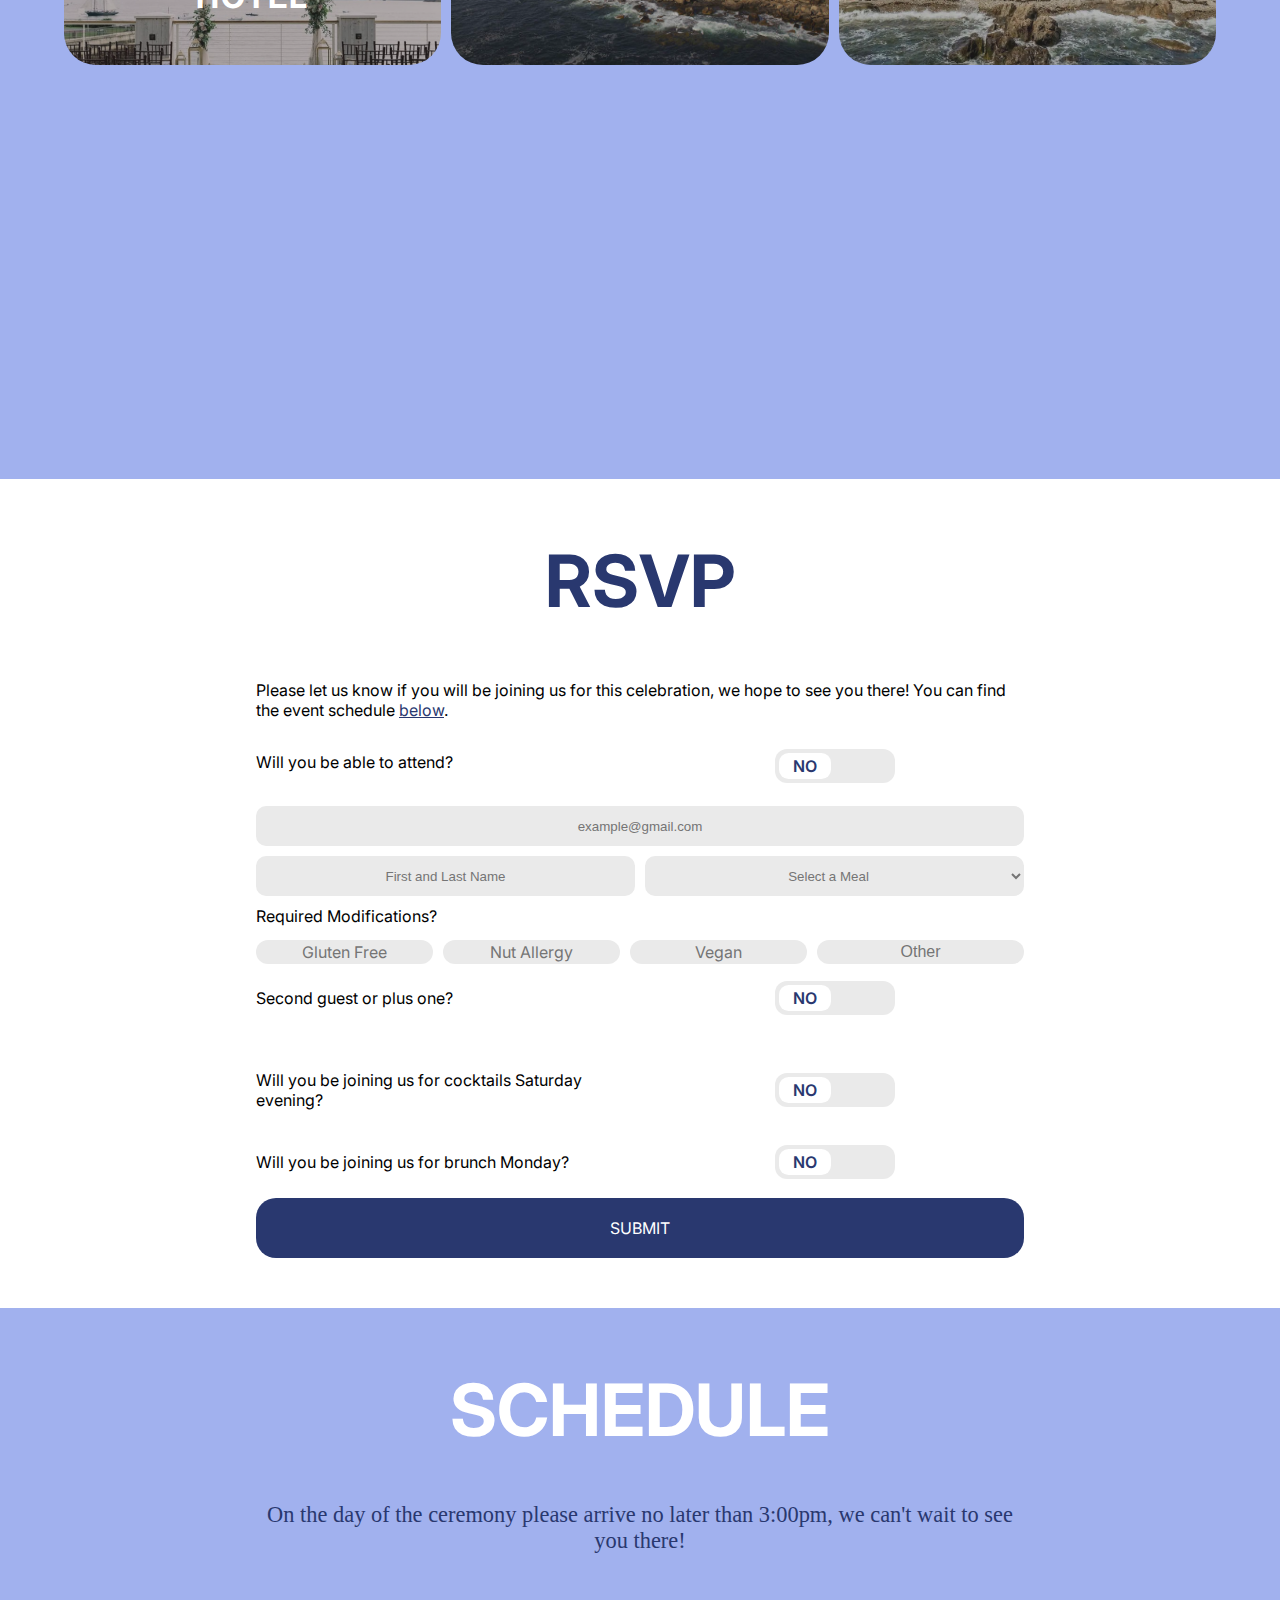
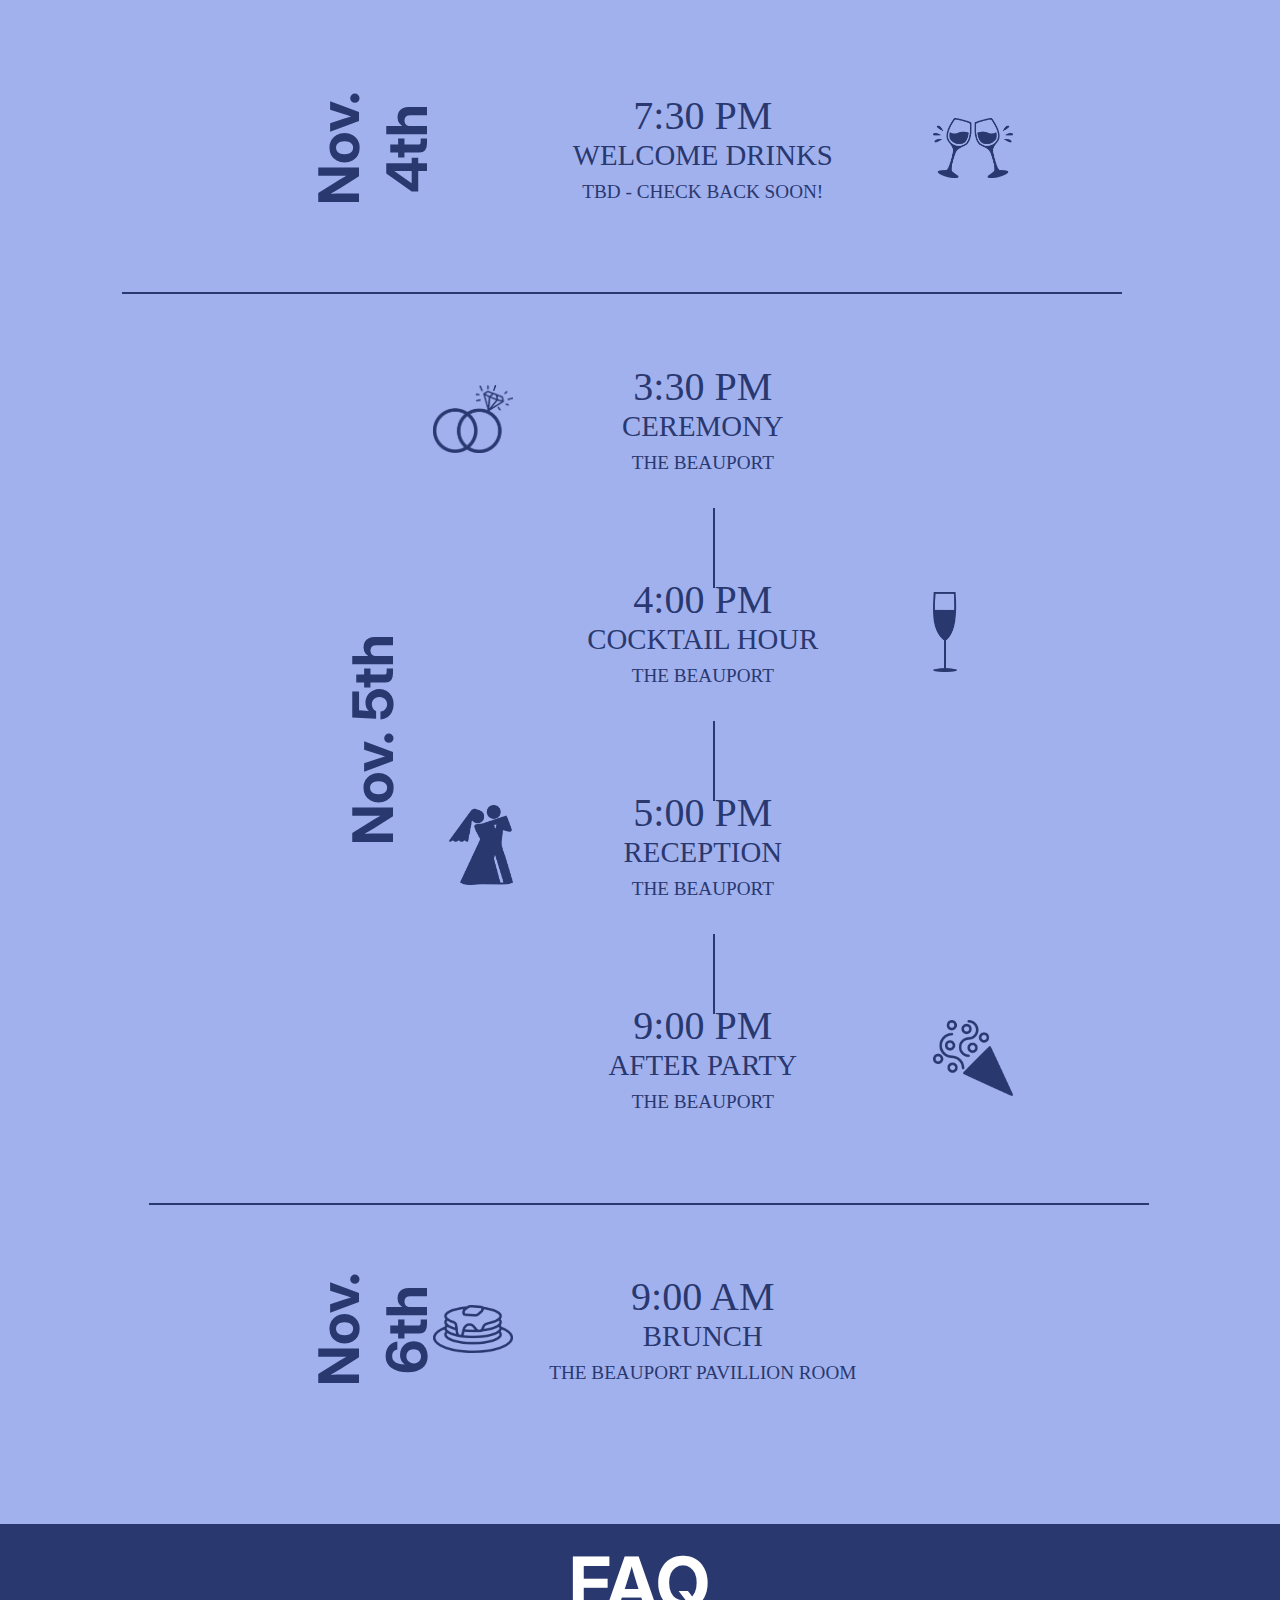
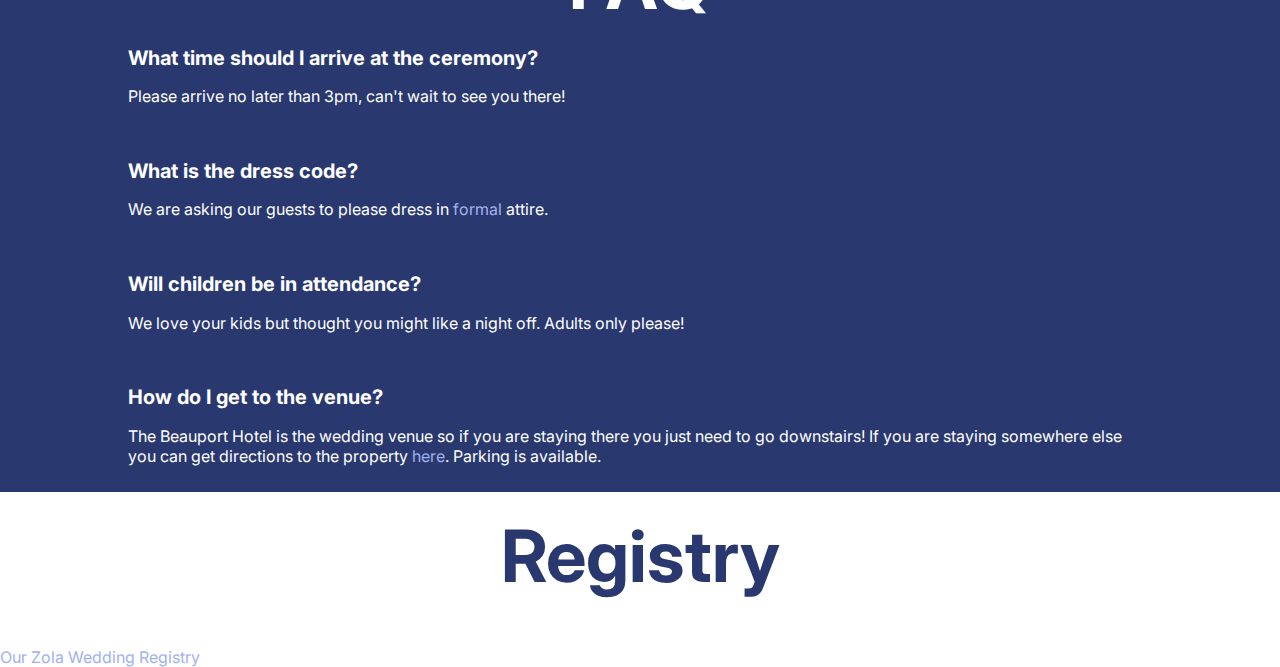
==== commit 72ece853: "schedule update" ====
--- a/index.html
+++ b/index.html
@@ -666,8 +666,34 @@
     </div>
     <div class="pages page9">
         <div class="centered">
-            <h1 class="schedule">SCHEDULE</h1>
-            <p>Please arrive no later than 3pm, can't wait to see you there!</p>
+            <h1 class="scheduletitle">SCHEDULE</h1>
+            <p class="notice">On the day of the ceremony please arrive no later than 3:00pm, we can't wait to see you there!</p>
+            <div class="schedule">
+                <h2 class="datetime datetimeline1">Nov. 4th</h2>
+<p class="timelabel welcome">7:30 PM <br>Welcome Drinks<br><a class="location">TBD - Check Back Soon!</a></p>
+<img src="/imgs/welcome.png" alt="welcome" class="timeimage welcomeimg">
+
+                <h2 class="datetime datetimeline2">Nov. 5th</h2>
+<p class="timelabel ceremony">3:30 PM <br>Ceremony<br><a class="location" href="https://www.google.com/maps/place/Beauport+Hotel+Gloucester/@42.609361,-70.6678441,17z/data=!3m2!4b1!5s0x89e3251ee58d4321:0xe646e3ba886a1adf!4m9!3m8!1s0x89e3251eefc84c31:0xffa9ac9a5e04543e!5m2!4m1!1i2!8m2!3d42.6093571!4d-70.6652692!16s%2Fg%2F11b809zdl5?entry=ttu">The Beauport</a></p>
+<img src="/imgs/rings.png" alt="rings" class="timeimage ceremonyimg">
+
+<p class="timelabel cocktail">4:00 PM <br>Cocktail Hour<br><a class="location" href="https://www.google.com/maps/place/Beauport+Hotel+Gloucester/@42.609361,-70.6678441,17z/data=!3m2!4b1!5s0x89e3251ee58d4321:0xe646e3ba886a1adf!4m9!3m8!1s0x89e3251eefc84c31:0xffa9ac9a5e04543e!5m2!4m1!1i2!8m2!3d42.6093571!4d-70.6652692!16s%2Fg%2F11b809zdl5?entry=ttu">The Beauport</a></p>
+<img src="/imgs/champagne.png" alt="cocktail" class="timeimage cocktailimg">
+
+<p class="timelabel reception">5:00 PM <br>Reception<br><a class="location" href="https://www.google.com/maps/place/Beauport+Hotel+Gloucester/@42.609361,-70.6678441,17z/data=!3m2!4b1!5s0x89e3251ee58d4321:0xe646e3ba886a1adf!4m9!3m8!1s0x89e3251eefc84c31:0xffa9ac9a5e04543e!5m2!4m1!1i2!8m2!3d42.6093571!4d-70.6652692!16s%2Fg%2F11b809zdl5?entry=ttu">The Beauport</a></p>
+<img src="/imgs/dancing.png" alt="dancing" class="timeimage receptionimg">
+
+<p class="timelabel afterparty">9:00 PM <br>After Party<br><a class="location" href="https://www.google.com/maps/place/Beauport+Hotel+Gloucester/@42.609361,-70.6678441,17z/data=!3m2!4b1!5s0x89e3251ee58d4321:0xe646e3ba886a1adf!4m9!3m8!1s0x89e3251eefc84c31:0xffa9ac9a5e04543e!5m2!4m1!1i2!8m2!3d42.6093571!4d-70.6652692!16s%2Fg%2F11b809zdl5?entry=ttu">The Beauport</a></p>
+<img src="/imgs/party.png" alt="party" class="timeimage afterpartyimg">
+
+<h2 class="datetime datetimeline3">Nov. 6th</h2>
+<p class="timelabel brunch">9:00 AM <br>Brunch<br><a class="location" href="https://www.google.com/maps/place/Beauport+Hotel+Gloucester/@42.609361,-70.6678441,17z/data=!3m2!4b1!5s0x89e3251ee58d4321:0xe646e3ba886a1adf!4m9!3m8!1s0x89e3251eefc84c31:0xffa9ac9a5e04543e!5m2!4m1!1i2!8m2!3d42.6093571!4d-70.6652692!16s%2Fg%2F11b809zdl5?entry=ttu">The Beauport Pavillion Room</a></p>
+<img src="/imgs/brunch.png" alt="brunch" class="timeimage brunchimg">
+
+            </div>
+            <style>
+
+            </style>
            
         </div>
     </div>
--- a/css/style.css
+++ b/css/style.css
@@ -2078,4 +2078,193 @@
 
 .scheduleref{
   color: var(--accent) !important;
-}+}
+
+.notice{
+  text-align: center;
+  color: var(--accent);
+  font-size: 1.4rem;
+  font-family: 'EB Garamond';
+}
+
+.schedule{
+  display: grid;
+  grid-template-columns: 80px 1fr 400px 1fr ;
+  grid-template-rows: auto auto auto auto auto auto;
+  align-items: center;
+  justify-items: center;
+  margin: 80px auto 80px auto;
+  row-gap: 100px;
+  width: 80%;
+}
+
+.datetime{
+  font-size: 3.5rem;
+}
+
+.timelabel{
+  font-size: 1.8rem;
+  color: var(--accent);
+  text-transform: uppercase;
+  text-align: center;
+  padding-right: 20px;
+  font-family: 'EB Garamond';
+  margin:0;
+}
+
+
+.timelabel:first-line{
+  font-size: 2.5rem;
+  font-weight: 500;
+}
+
+
+.timeimage{
+  max-width: 80px;
+  max-height: 80px;
+  padding-left: 20px;
+}
+
+
+.location{
+  font-size: 1.2rem;
+  color: var(--accent);
+}
+
+.location:hover{
+  text-decoration: underline;
+}
+
+.datetimeline1{
+  grid-row: 1 / span 1;
+  grid-column: 1;
+  transform: rotate(-90deg);
+  width: 150px;
+}
+
+
+.welcome{
+  grid-row: 1;
+  grid-column: 3;
+  position: relative;
+}
+
+.welcome::after{
+  content: "";
+  position: absolute;
+  top: 200px;
+  left: -400px;
+  width: 1000px;
+  height: 2px;
+  background-color: var(--accent);
+  opacity: 1; /* Adjust opacity as needed */
+  z-index: 12; /* Place the ::after element behind the content */
+}
+
+.welcomeimg{
+  grid-row: 1;
+  grid-column: 4;
+  justify-self: start;
+}
+
+
+
+.datetimeline2{
+  grid-row: 2 / span 4;
+  grid-column: 1;
+  transform: rotate(-90deg);
+  width: 500px;
+}
+
+
+.ceremony{
+  grid-row: 2;
+  grid-column: 3;
+  position: relative;
+}
+
+.ceremony::after,.cocktail::after,.reception::after{
+  content: "";
+  position: absolute;
+  top: 145px;
+  left: 50%;
+  width: 2px;
+  height: 80px;
+  background-color: var(--accent);
+  opacity: 1; /* Adjust opacity as needed */
+  z-index: 12; /* Place the ::after element behind the content */
+}
+
+
+.ceremonyimg{
+  grid-row: 2;
+  grid-column: 2;
+  justify-self: end;
+}
+
+.cocktail{
+  grid-row: 3;
+  grid-column: 3;
+  position: relative;
+}
+
+.cocktailimg{
+  grid-row: 3;
+  grid-column: 4;
+  justify-self: start;
+}
+
+.reception{
+  grid-row: 4;
+  grid-column: 3;
+  position: relative;
+}
+
+.receptionimg{
+  grid-row: 4;
+  grid-column: 2;
+  justify-self: end;
+}
+
+.afterparty{
+  grid-row: 5;
+  grid-column: 3;
+}
+
+.afterpartyimg{
+  grid-row: 5;
+  grid-column: 4;
+  justify-self: start;
+}
+
+.datetimeline3{
+  grid-row: 6 / span 1;
+  grid-column: 1;
+  transform: rotate(-90deg);
+  width: 200px;
+}
+
+.brunch{
+  grid-row: 6;
+  grid-column: 3;
+  position: relative;
+}
+
+.brunch::after{
+  content: "";
+  position: absolute;
+  top: -70px;
+  left: -400px;
+  width: 1000px;
+  height: 2px;
+  background-color: var(--accent);
+  opacity: 1; /* Adjust opacity as needed */
+  z-index: 12; /* Place the ::after element behind the content */
+}
+
+.brunchimg{
+  grid-row: 6;
+  grid-column: 2;
+  justify-self: end;
+}
+
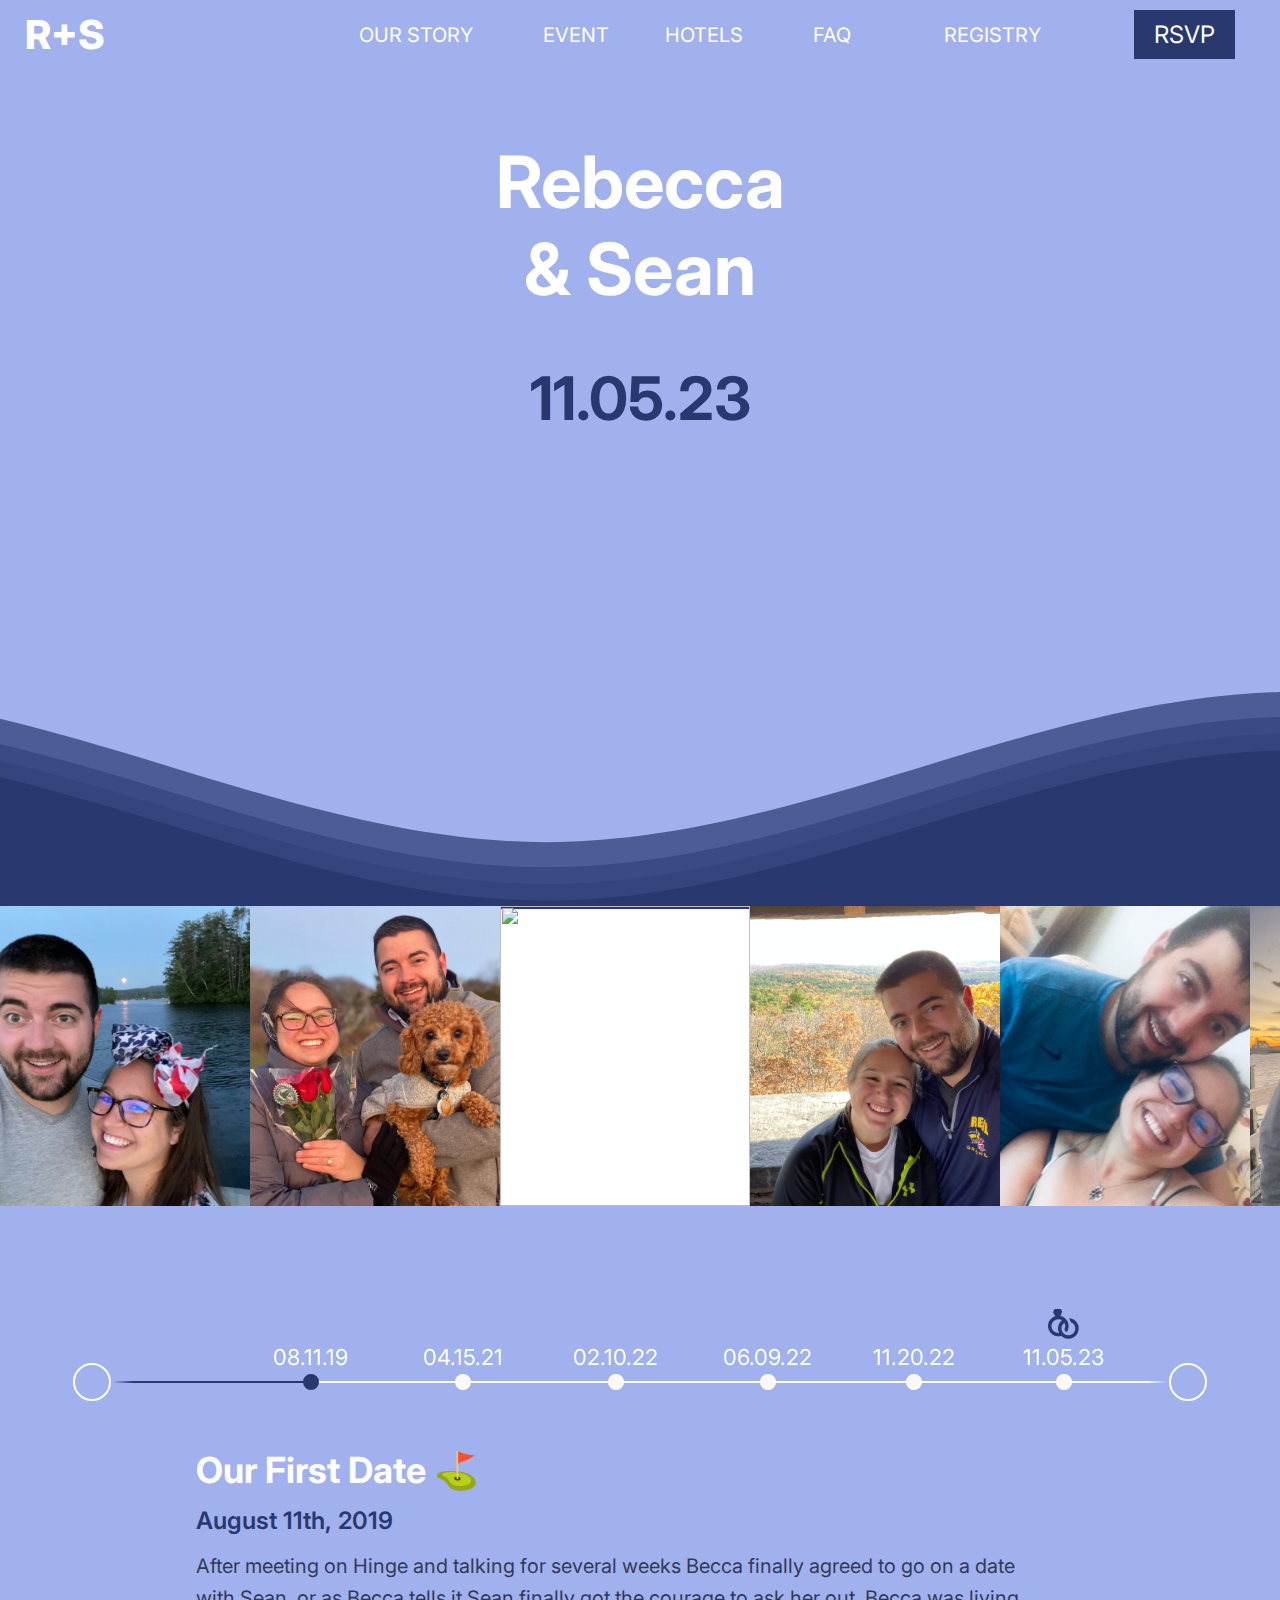
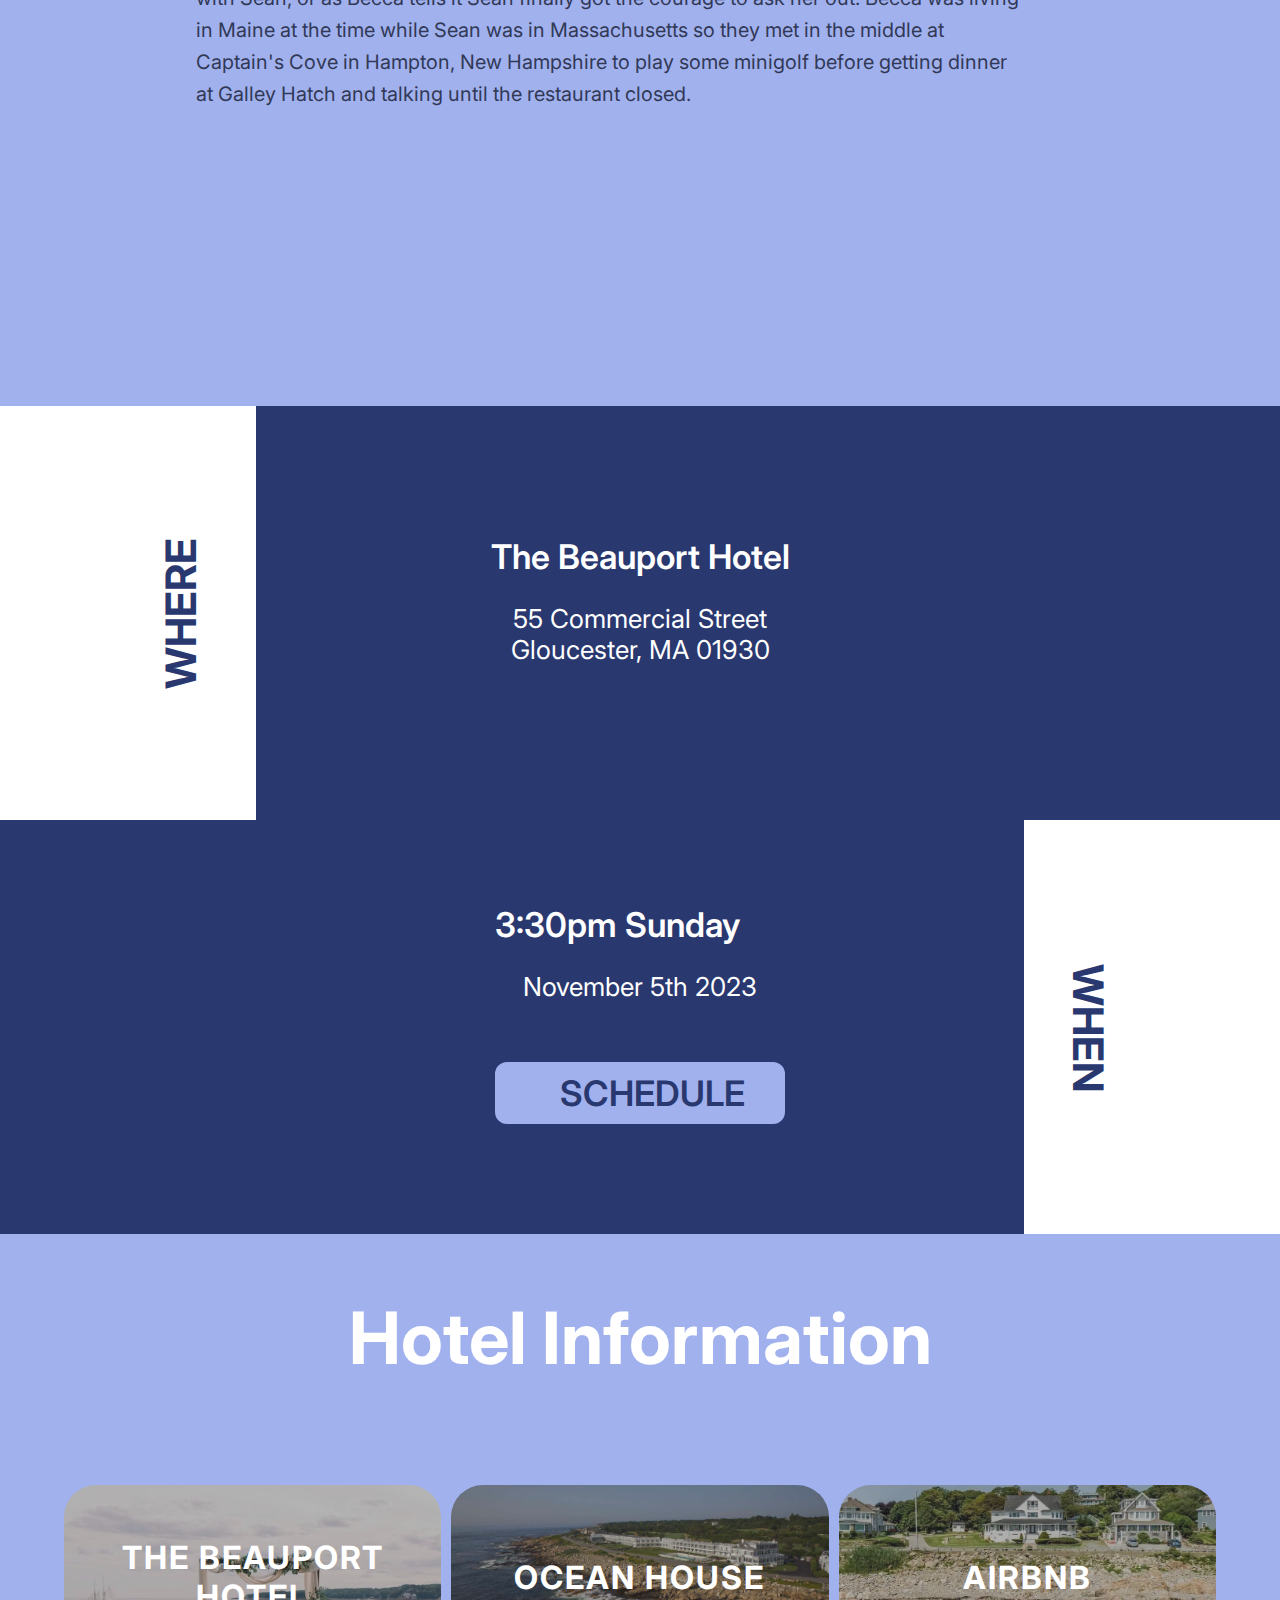
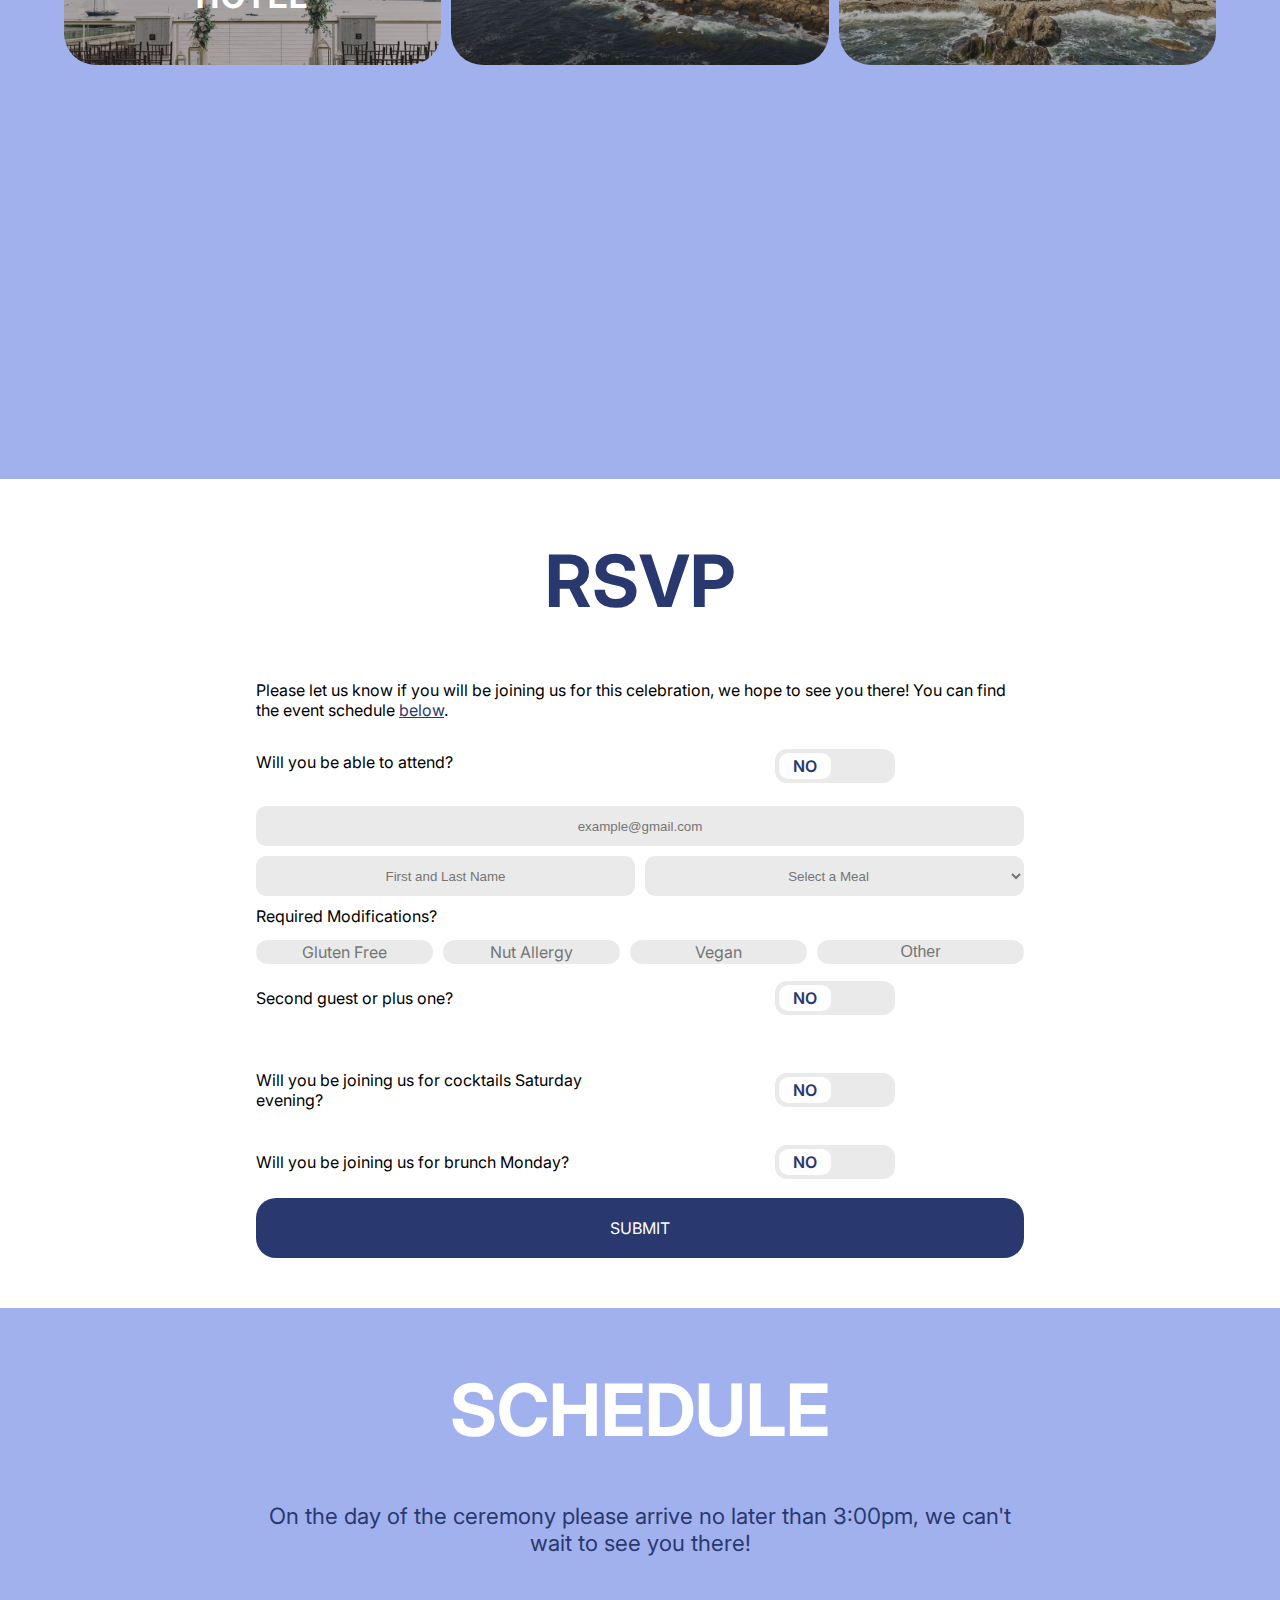
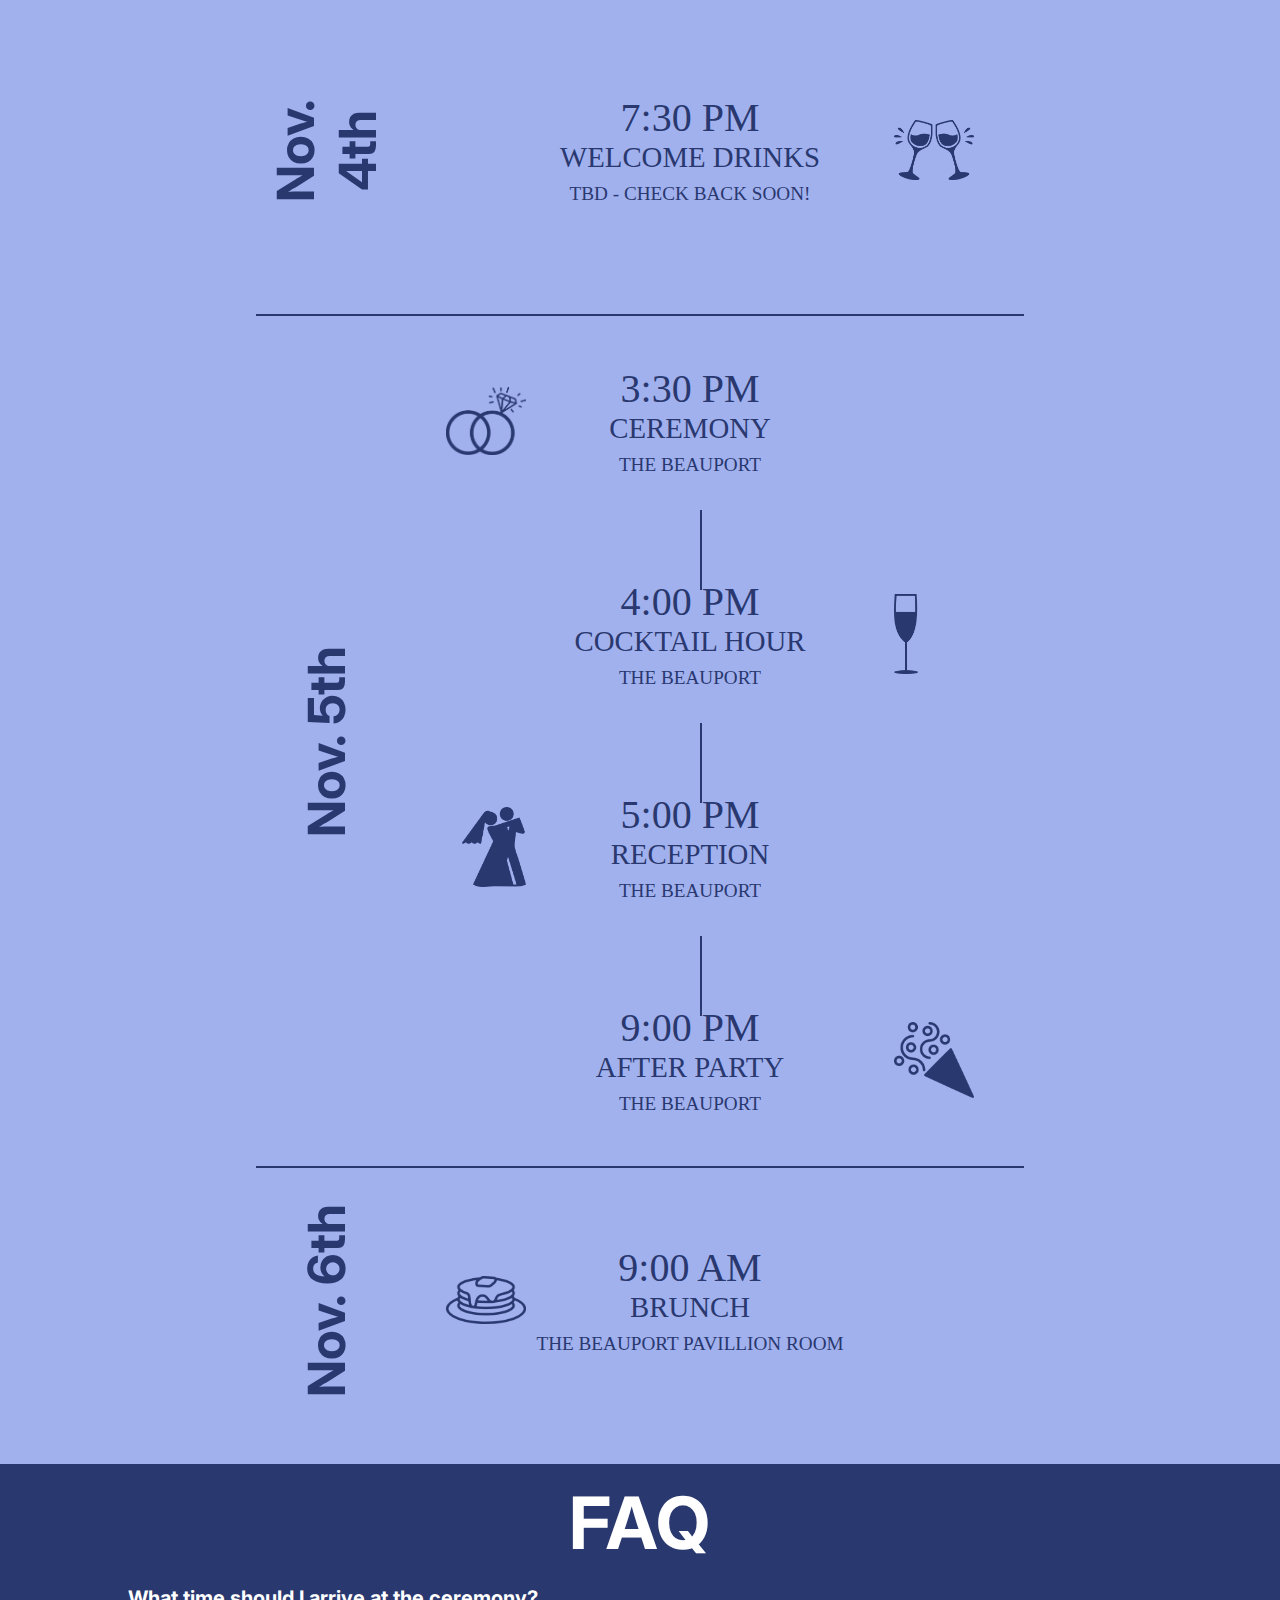
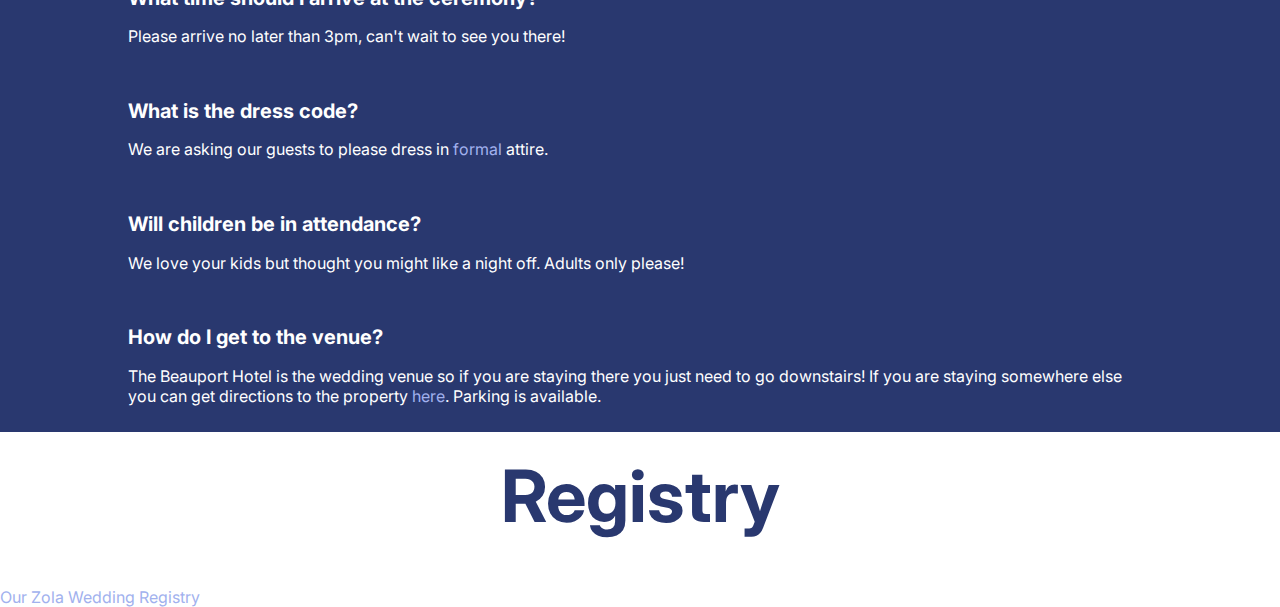
==== commit e1cd0976: "timeline update" ====
--- a/index.html
+++ b/index.html
@@ -142,8 +142,8 @@
         </div>
         <div class="griditem8"><button class="menubasic" onclick="window.location.href='/#section8';">FAQ</button>
         </div>
-        <div class="griditem4"><button class="menubasic" onclick="window.location.href='/#section6';"
-                target="_blank">Registry</button></div>
+        <div class="griditem4"><button class="menubasic" onclick="window.location.href='/#section6';" target="_blank">Registry</button>
+        </div>
         <div class="griditem5">
             <nav role="navigation">
                 <div id="menuToggle" class="menuToggle">
@@ -386,8 +386,8 @@
                 </div>
             </div>
 
-            <div class="timedate">3pm Sunday<br>
-                <p class="subheading">November 5th 2023</p>
+            <div class="timedate">3:30pm Sunday<br>
+                <p class="subheading">November 5th 2023<br><button class="schedulebutton" onclick="window.location.href='/#section9';"><i class="fa-solid fa-calendar-days"></i>Schedule</button>
             </div>
         </div>
     </div>
@@ -664,6 +664,7 @@
 
         </div>
     </div>
+    <div class="offsetbutton" id="section9"></div>
     <div class="pages page9">
         <div class="centered">
             <h1 class="scheduletitle">SCHEDULE</h1>
@@ -672,20 +673,20 @@
                 <h2 class="datetime datetimeline1">Nov. 4th</h2>
 <p class="timelabel welcome">7:30 PM <br>Welcome Drinks<br><a class="location">TBD - Check Back Soon!</a></p>
 <img src="/imgs/welcome.png" alt="welcome" class="timeimage welcomeimg">
-
+<span class="gap1"> </span>
                 <h2 class="datetime datetimeline2">Nov. 5th</h2>
 <p class="timelabel ceremony">3:30 PM <br>Ceremony<br><a class="location" href="https://www.google.com/maps/place/Beauport+Hotel+Gloucester/@42.609361,-70.6678441,17z/data=!3m2!4b1!5s0x89e3251ee58d4321:0xe646e3ba886a1adf!4m9!3m8!1s0x89e3251eefc84c31:0xffa9ac9a5e04543e!5m2!4m1!1i2!8m2!3d42.6093571!4d-70.6652692!16s%2Fg%2F11b809zdl5?entry=ttu">The Beauport</a></p>
 <img src="/imgs/rings.png" alt="rings" class="timeimage ceremonyimg">
-
+<div class="gap2"></div>
 <p class="timelabel cocktail">4:00 PM <br>Cocktail Hour<br><a class="location" href="https://www.google.com/maps/place/Beauport+Hotel+Gloucester/@42.609361,-70.6678441,17z/data=!3m2!4b1!5s0x89e3251ee58d4321:0xe646e3ba886a1adf!4m9!3m8!1s0x89e3251eefc84c31:0xffa9ac9a5e04543e!5m2!4m1!1i2!8m2!3d42.6093571!4d-70.6652692!16s%2Fg%2F11b809zdl5?entry=ttu">The Beauport</a></p>
 <img src="/imgs/champagne.png" alt="cocktail" class="timeimage cocktailimg">
-
+<div class="gap3"></div>
 <p class="timelabel reception">5:00 PM <br>Reception<br><a class="location" href="https://www.google.com/maps/place/Beauport+Hotel+Gloucester/@42.609361,-70.6678441,17z/data=!3m2!4b1!5s0x89e3251ee58d4321:0xe646e3ba886a1adf!4m9!3m8!1s0x89e3251eefc84c31:0xffa9ac9a5e04543e!5m2!4m1!1i2!8m2!3d42.6093571!4d-70.6652692!16s%2Fg%2F11b809zdl5?entry=ttu">The Beauport</a></p>
 <img src="/imgs/dancing.png" alt="dancing" class="timeimage receptionimg">
-
+<div class="gap4"></div>
 <p class="timelabel afterparty">9:00 PM <br>After Party<br><a class="location" href="https://www.google.com/maps/place/Beauport+Hotel+Gloucester/@42.609361,-70.6678441,17z/data=!3m2!4b1!5s0x89e3251ee58d4321:0xe646e3ba886a1adf!4m9!3m8!1s0x89e3251eefc84c31:0xffa9ac9a5e04543e!5m2!4m1!1i2!8m2!3d42.6093571!4d-70.6652692!16s%2Fg%2F11b809zdl5?entry=ttu">The Beauport</a></p>
 <img src="/imgs/party.png" alt="party" class="timeimage afterpartyimg">
-
+<span class="gap5"> </span>
 <h2 class="datetime datetimeline3">Nov. 6th</h2>
 <p class="timelabel brunch">9:00 AM <br>Brunch<br><a class="location" href="https://www.google.com/maps/place/Beauport+Hotel+Gloucester/@42.609361,-70.6678441,17z/data=!3m2!4b1!5s0x89e3251ee58d4321:0xe646e3ba886a1adf!4m9!3m8!1s0x89e3251eefc84c31:0xffa9ac9a5e04543e!5m2!4m1!1i2!8m2!3d42.6093571!4d-70.6652692!16s%2Fg%2F11b809zdl5?entry=ttu">The Beauport Pavillion Room</a></p>
 <img src="/imgs/brunch.png" alt="brunch" class="timeimage brunchimg">
--- a/css/style.css
+++ b/css/style.css
@@ -2084,22 +2084,26 @@
   text-align: center;
   color: var(--accent);
   font-size: 1.4rem;
-  font-family: 'EB Garamond';
+  font-family: 'Inter';
 }
 
 .schedule{
   display: grid;
-  grid-template-columns: 80px 1fr 400px 1fr ;
-  grid-template-rows: auto auto auto auto auto auto;
+  grid-template-columns: 120px 150px auto 150px ;
+  grid-template-rows: auto 100px auto 100px auto 100px auto 100px auto 100px auto;
   align-items: center;
   justify-items: center;
   margin: 80px auto 80px auto;
-  row-gap: 100px;
-  width: 80%;
+  /* row-gap: 100px; */
+  /* width: 100%; */
+  /* background-color: #ffffff8c; */
+  border-radius: 40px;
 }
 
 .datetime{
-  font-size: 3.5rem;
+  font-size: 3.2rem;
+  align-self: bottom;
+  padding-top: 20px;
 }
 
 .timelabel{
@@ -2149,17 +2153,17 @@
   position: relative;
 }
 
-.welcome::after{
+/* .welcome::after{
   content: "";
   position: absolute;
   top: 200px;
-  left: -400px;
-  width: 1000px;
+  left: -50%;
+  width: 100%;
   height: 2px;
   background-color: var(--accent);
-  opacity: 1; /* Adjust opacity as needed */
-  z-index: 12; /* Place the ::after element behind the content */
-}
+  opacity: 1; 
+  z-index: 12; 
+} */
 
 .welcomeimg{
   grid-row: 1;
@@ -2167,10 +2171,18 @@
   justify-self: start;
 }
 
+.gap1{
+  background-color: var(--accent);
+  grid-column: 1 / span 4;
+  grid-row: 2;
+  width: 100%;
+  height: 2px;
+}
+
 
 
 .datetimeline2{
-  grid-row: 2 / span 4;
+  grid-row: 3 / span 7;
   grid-column: 1;
   transform: rotate(-90deg);
   width: 500px;
@@ -2178,7 +2190,7 @@
 
 
 .ceremony{
-  grid-row: 2;
+  grid-row: 3;
   grid-column: 3;
   position: relative;
 }
@@ -2197,60 +2209,80 @@
 
 
 .ceremonyimg{
-  grid-row: 2;
+  grid-row: 3;
   grid-column: 2;
   justify-self: end;
 }
 
+.gap2{
+  grid-row: 4;
+  grid-column: 1 / span 4;
+}
+
 .cocktail{
-  grid-row: 3;
+  grid-row: 5;
   grid-column: 3;
   position: relative;
 }
 
 .cocktailimg{
-  grid-row: 3;
-  grid-column: 4;
-  justify-self: start;
-}
-
-.reception{
-  grid-row: 4;
-  grid-column: 3;
-  position: relative;
-}
-
-.receptionimg{
-  grid-row: 4;
-  grid-column: 2;
-  justify-self: end;
-}
-
-.afterparty{
-  grid-row: 5;
-  grid-column: 3;
-}
-
-.afterpartyimg{
   grid-row: 5;
   grid-column: 4;
   justify-self: start;
 }
+.gap3{
+  grid-row: 6;
+  grid-column: 1 / span 4;
+}
+.reception{
+  grid-row: 7;
+  grid-column: 3;
+  position: relative;
+}
+
+.receptionimg{
+  grid-row: 7;
+  grid-column: 2;
+  justify-self: end;
+}
+.gap4{
+  grid-row: 8;
+  grid-column: 1 / span 4;
+}
+
+.afterparty{
+  grid-row: 9;
+  grid-column: 3;
+}
+
+.afterpartyimg{
+  grid-row: 9;
+  grid-column: 4;
+  justify-self: start;
+}
+
+.gap5{
+  grid-row: 10;
+  grid-column: 1 / span 4;
+  background-color: var(--accent);
+  width: 100%;
+  height: 2px;
+}
 
 .datetimeline3{
-  grid-row: 6 / span 1;
+  grid-row: 11 / span 1;
   grid-column: 1;
   transform: rotate(-90deg);
   width: 200px;
 }
 
 .brunch{
-  grid-row: 6;
+  grid-row: 11;
   grid-column: 3;
   position: relative;
 }
 
-.brunch::after{
+/* .brunch::after{
   content: "";
   position: absolute;
   top: -70px;
@@ -2258,13 +2290,30 @@
   width: 1000px;
   height: 2px;
   background-color: var(--accent);
-  opacity: 1; /* Adjust opacity as needed */
-  z-index: 12; /* Place the ::after element behind the content */
-}
+  opacity: 1; 
+  z-index: 12; 
+} */
 
 .brunchimg{
-  grid-row: 6;
+  grid-row: 11;
   grid-column: 2;
   justify-self: end;
 }
 
+.schedulebutton{
+  background-color: var(--background);
+  font-size: 2.2rem;
+  cursor: pointer;
+  margin-top: 60px;
+  border: none;
+  border-radius: 12px;
+  padding: 10px 40px 10px 40px;
+  color: var(--accent);
+  text-transform: uppercase;
+  font-family: 'Inter';
+  font-weight: 600;
+}
+
+.fa-calendar-days{
+padding-right: 25px;  
+}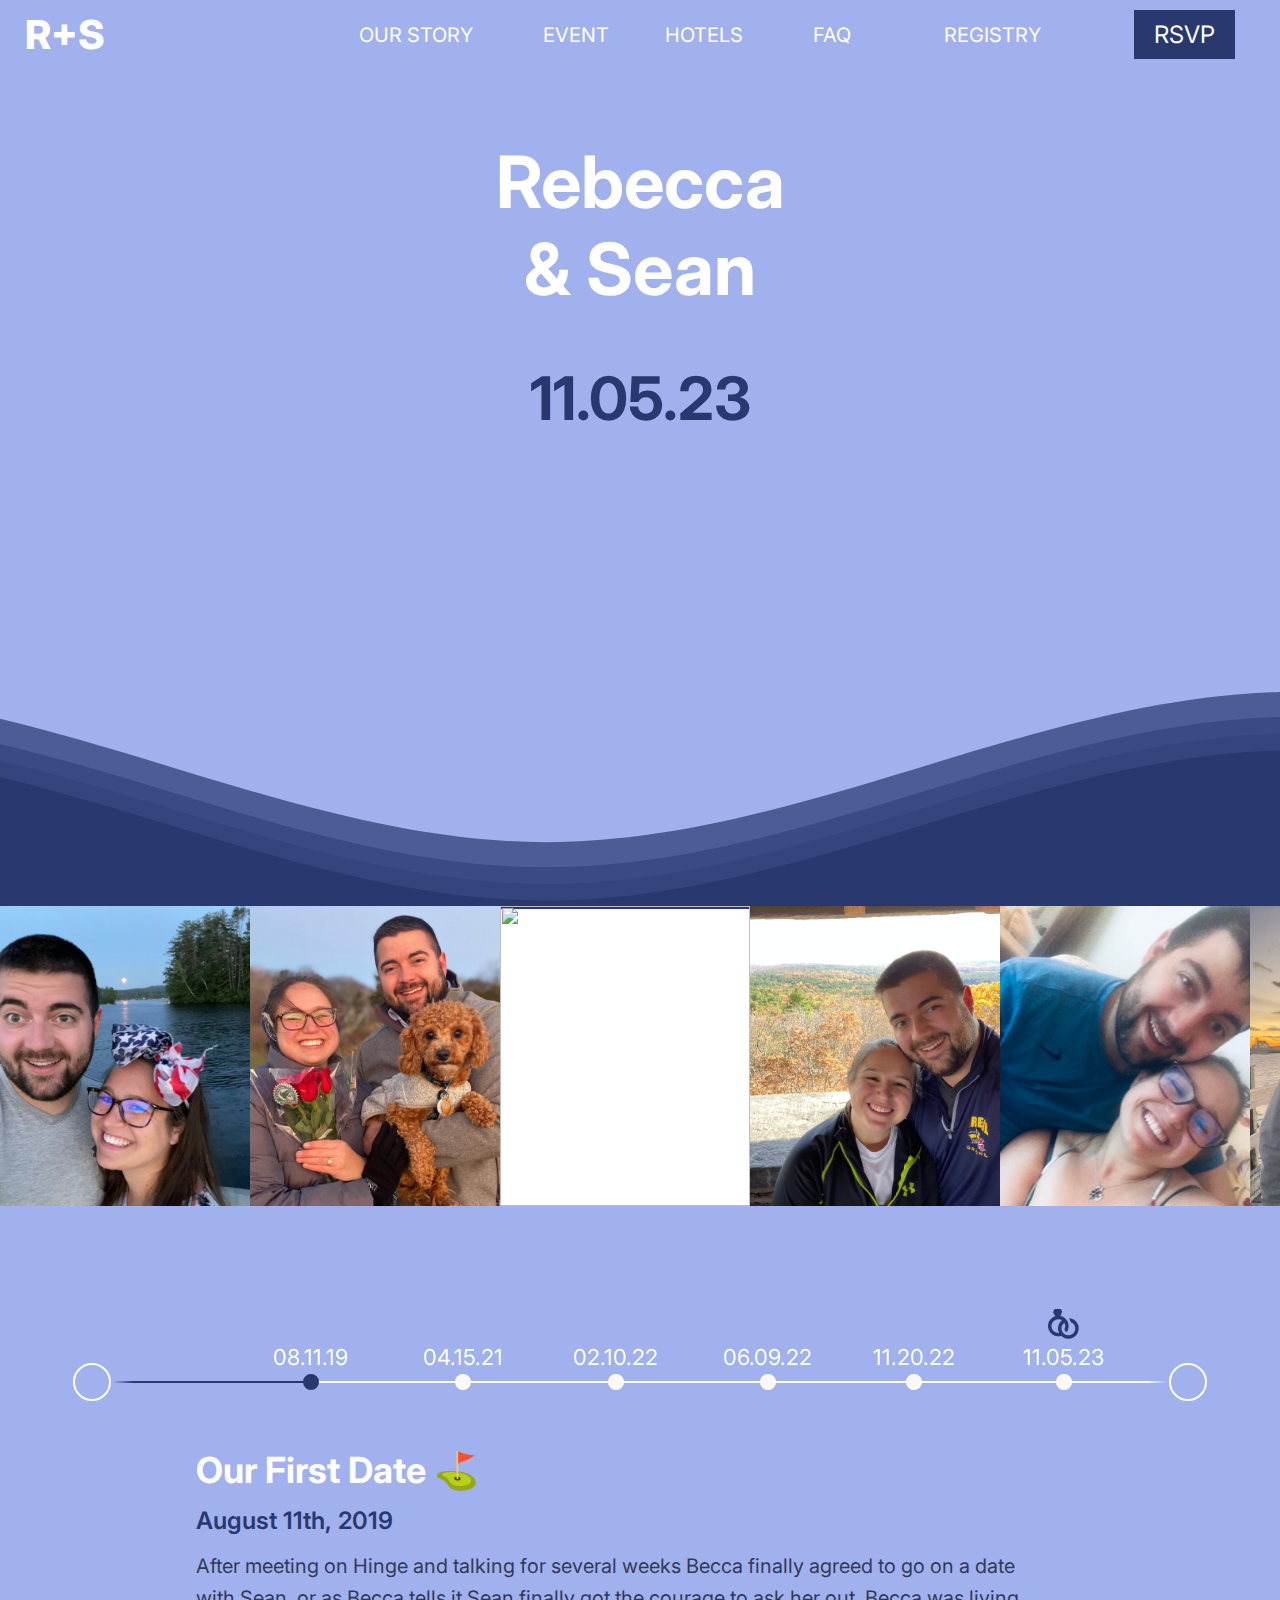
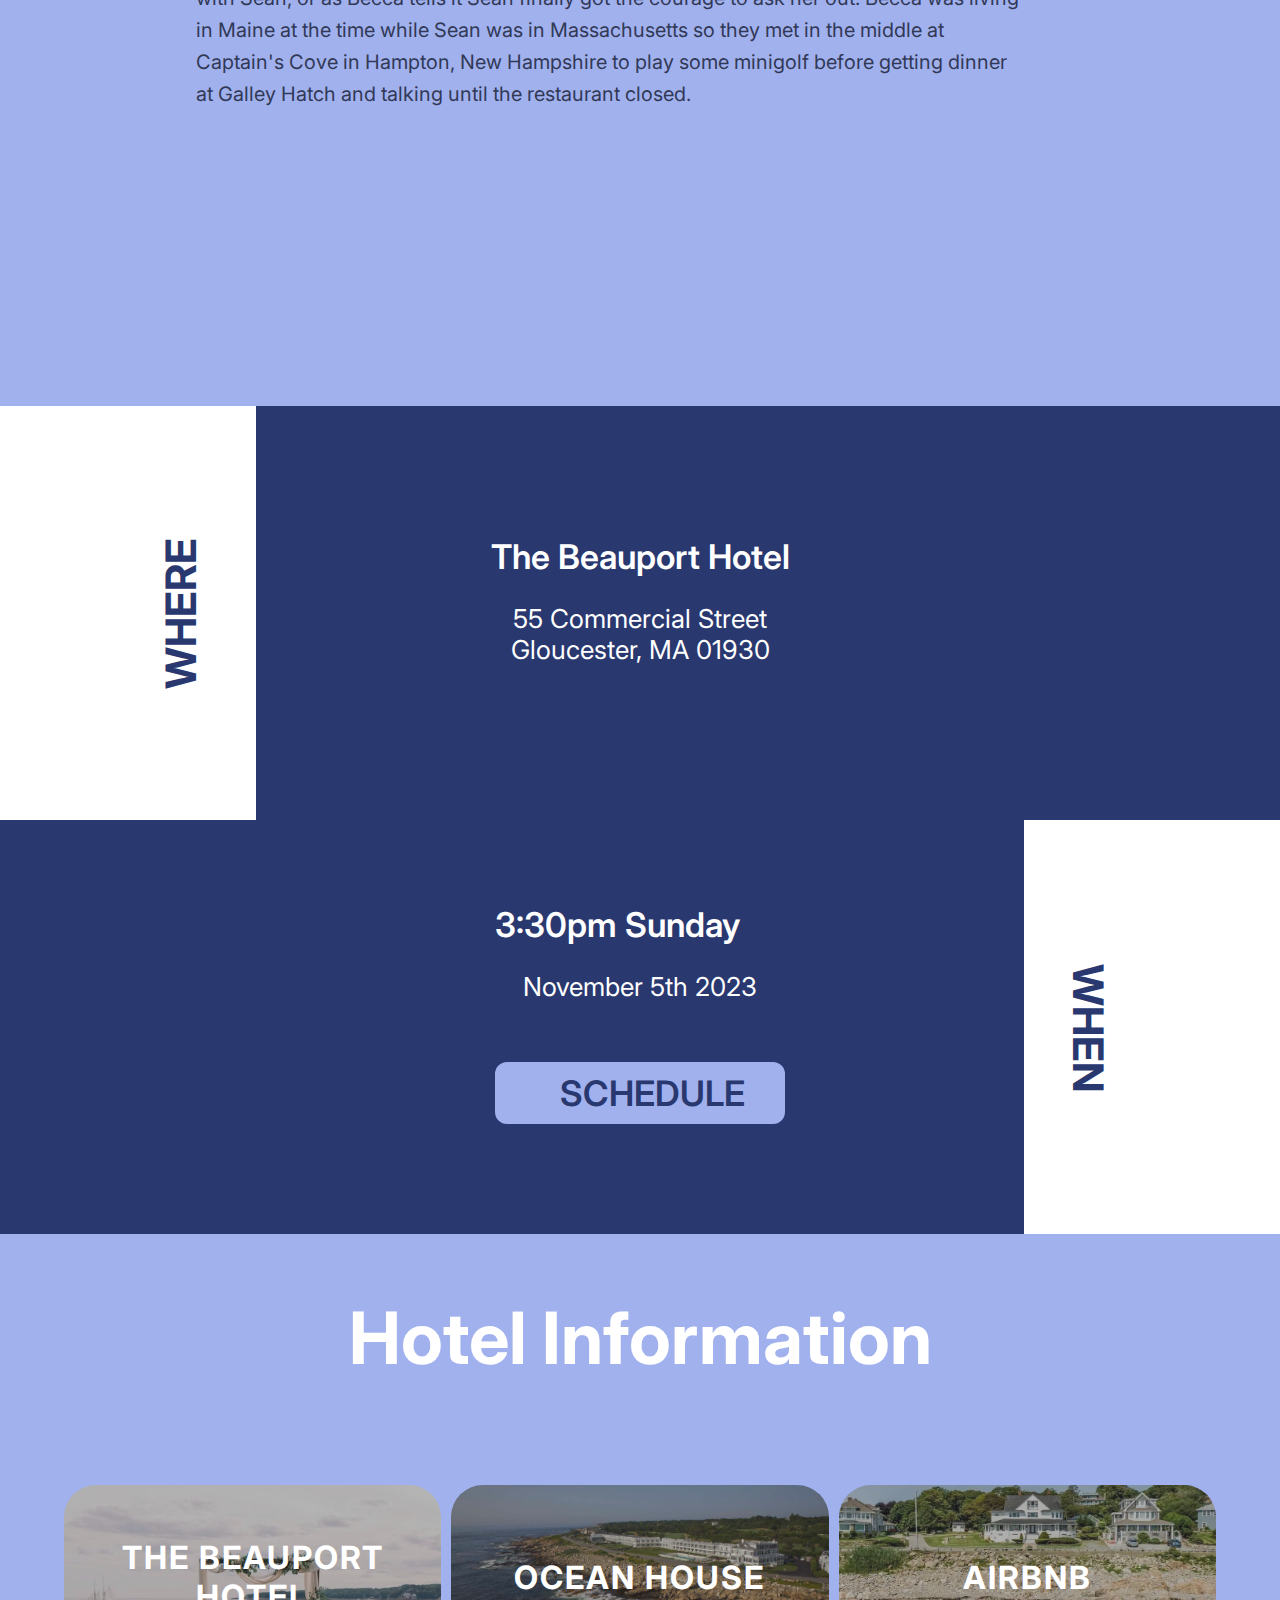
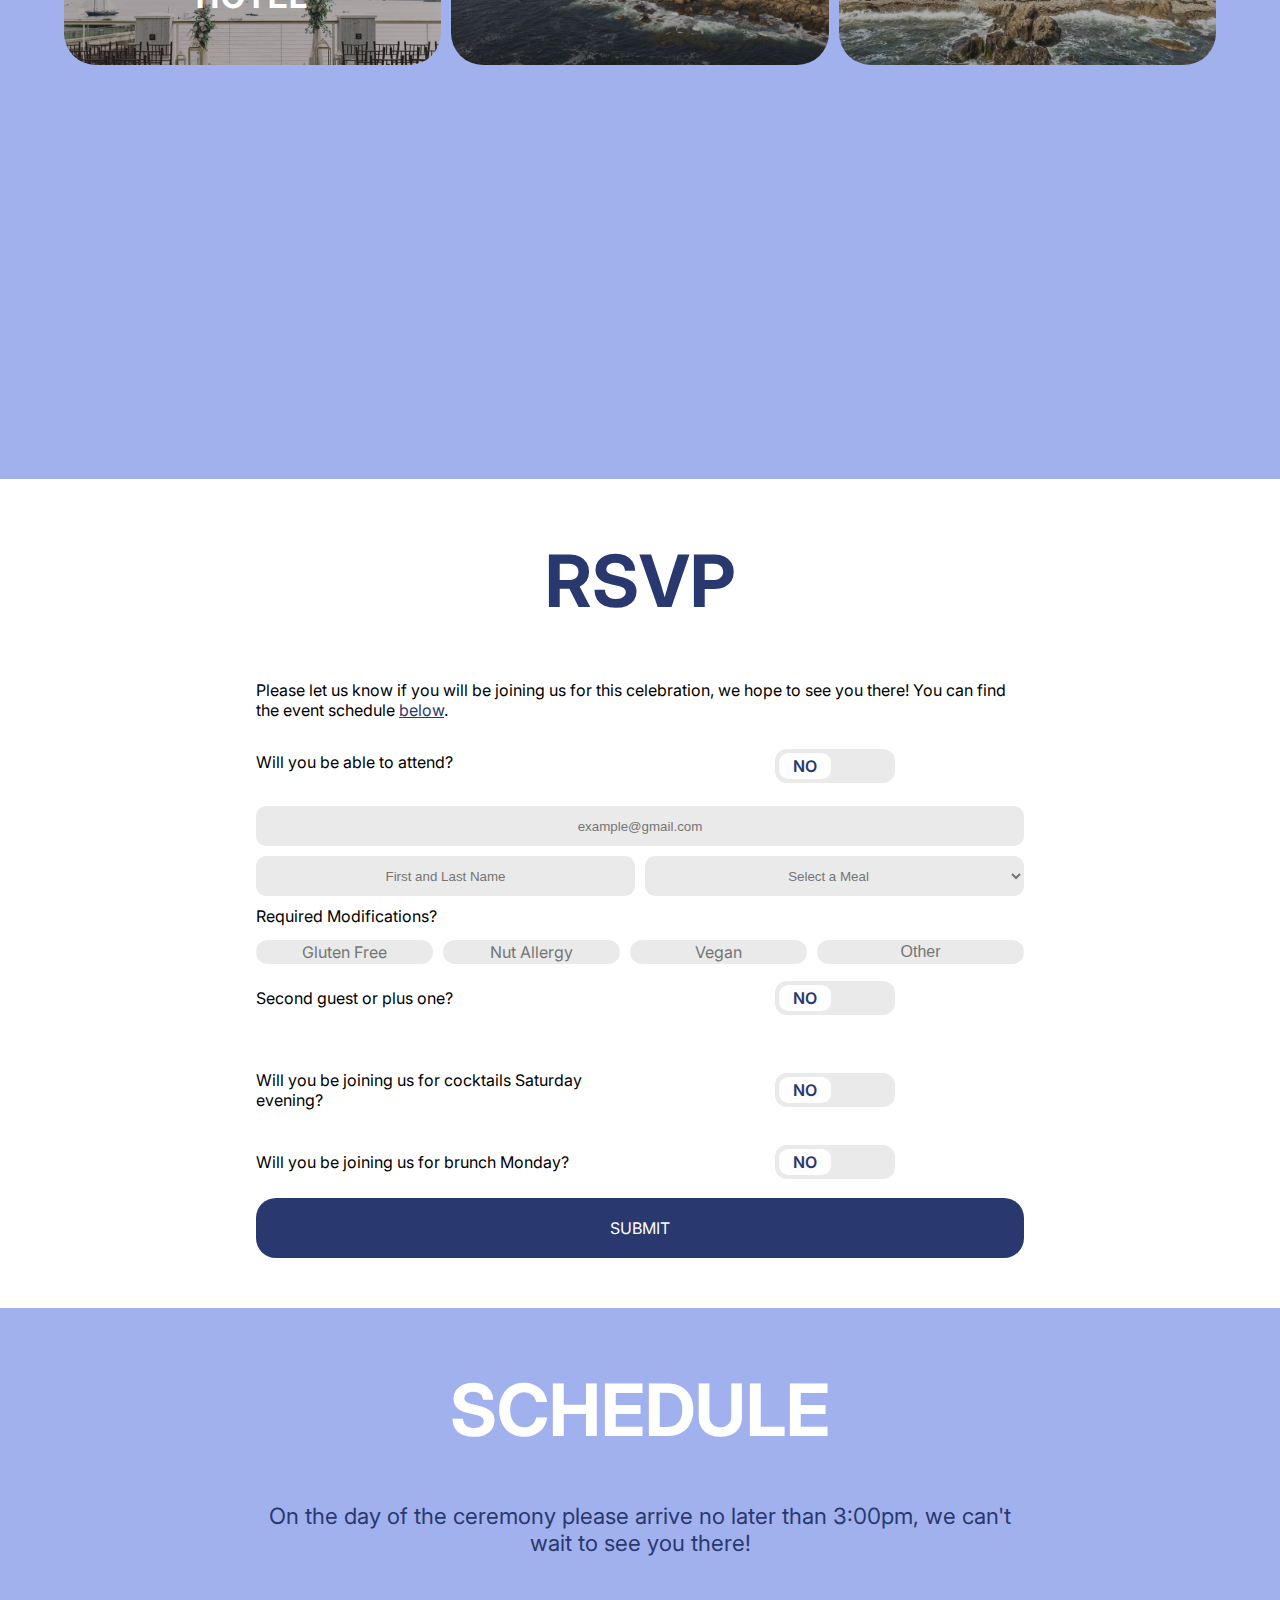
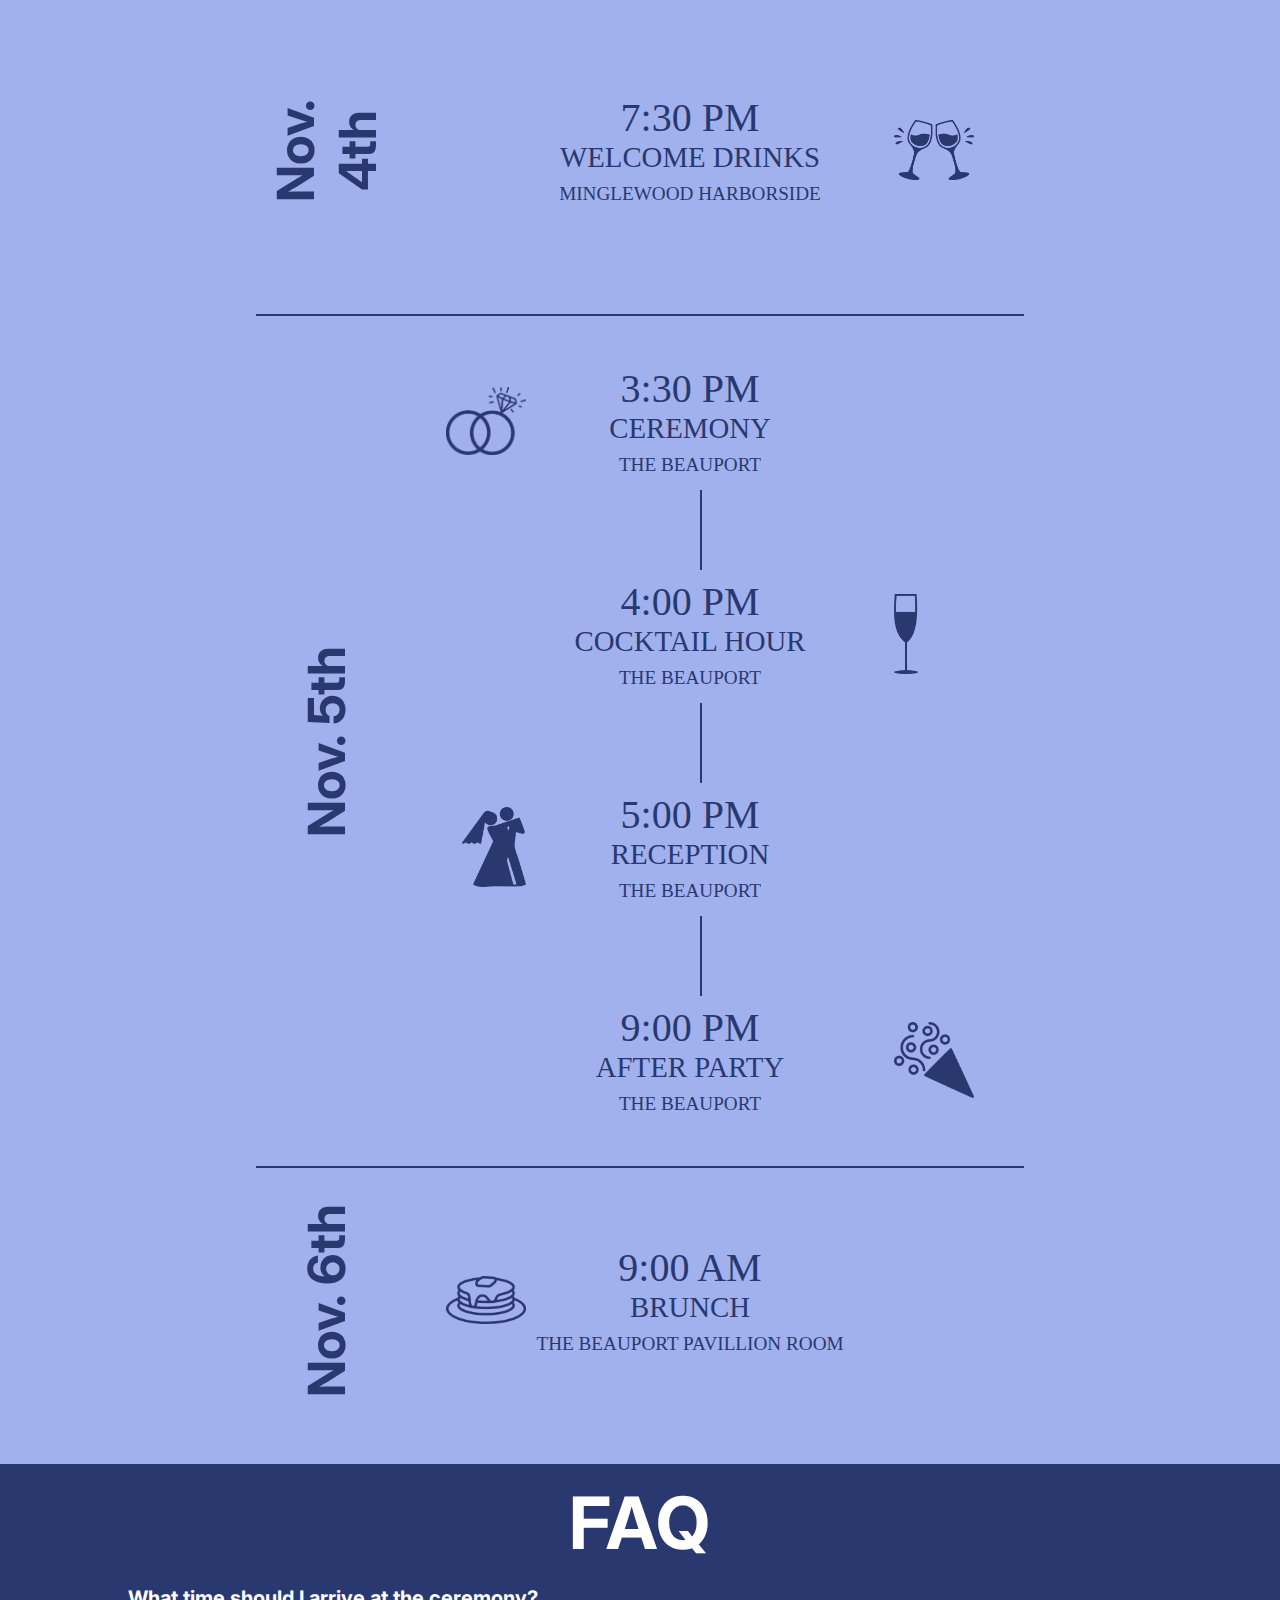
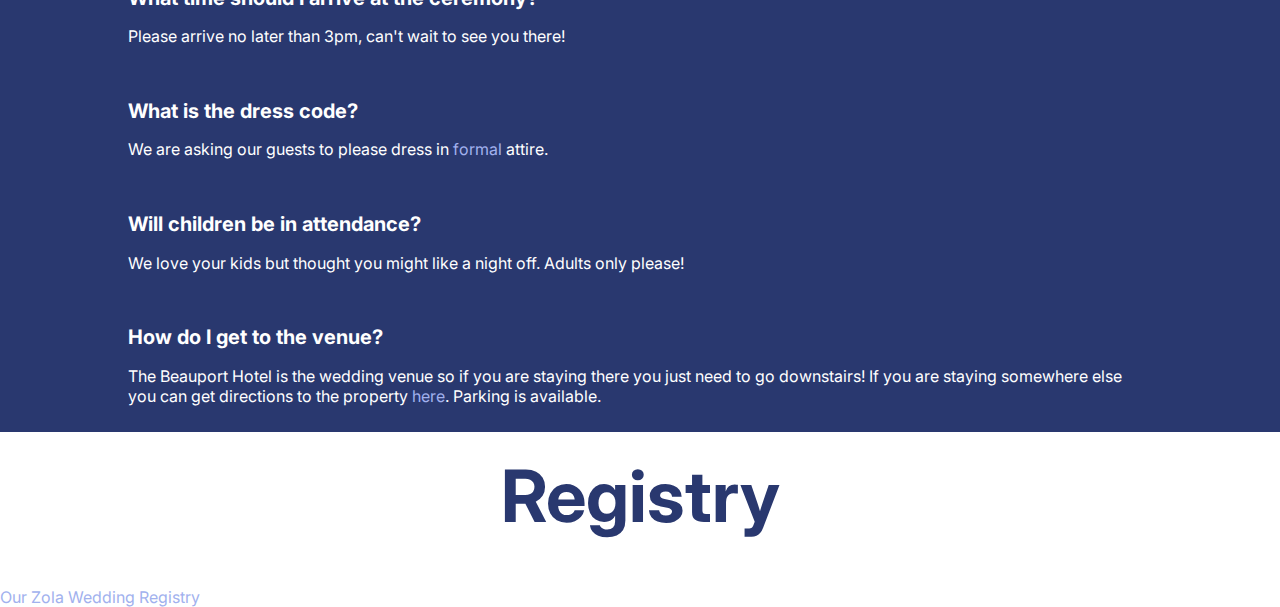
==== commit 536c78f9: "harborside update" ====
--- a/index.html
+++ b/index.html
@@ -671,7 +671,7 @@
             <p class="notice">On the day of the ceremony please arrive no later than 3:00pm, we can't wait to see you there!</p>
             <div class="schedule">
                 <h2 class="datetime datetimeline1">Nov. 4th</h2>
-<p class="timelabel welcome">7:30 PM <br>Welcome Drinks<br><a class="location">TBD - Check Back Soon!</a></p>
+<p class="timelabel welcome">7:30 PM <br>Welcome Drinks<br><a class="location" href="https://www.google.com/maps/place/Minglewood+Harborside/@42.6115253,-70.6650686,19.92z/data=!4m6!3m5!1s0x89e3251e9cd60537:0x7e0d44564a84dd79!8m2!3d42.6116088!4d-70.6646715!16s%2Fg%2F1tfkx9sn?entry=ttu">Minglewood Harborside</a></p>
 <img src="/imgs/welcome.png" alt="welcome" class="timeimage welcomeimg">
 <span class="gap1"> </span>
                 <h2 class="datetime datetimeline2">Nov. 5th</h2>
@@ -690,7 +690,6 @@
 <h2 class="datetime datetimeline3">Nov. 6th</h2>
 <p class="timelabel brunch">9:00 AM <br>Brunch<br><a class="location" href="https://www.google.com/maps/place/Beauport+Hotel+Gloucester/@42.609361,-70.6678441,17z/data=!3m2!4b1!5s0x89e3251ee58d4321:0xe646e3ba886a1adf!4m9!3m8!1s0x89e3251eefc84c31:0xffa9ac9a5e04543e!5m2!4m1!1i2!8m2!3d42.6093571!4d-70.6652692!16s%2Fg%2F11b809zdl5?entry=ttu">The Beauport Pavillion Room</a></p>
 <img src="/imgs/brunch.png" alt="brunch" class="timeimage brunchimg">
-
             </div>
             <style>
 
--- a/css/style.css
+++ b/css/style.css
@@ -2198,7 +2198,7 @@
 .ceremony::after,.cocktail::after,.reception::after{
   content: "";
   position: absolute;
-  top: 145px;
+  top: 125px;
   left: 50%;
   width: 2px;
   height: 80px;
@@ -2316,4 +2316,27 @@
 
 .fa-calendar-days{
 padding-right: 25px;  
+}
+
+.thanksh1{
+  color: var(--accent);
+}
+
+.thanksp{
+  text-align: center;
+  color: var(--accent);
+}
+
+.schedulebutton2{
+  background-color: var(--accent);
+  font-size: 2.2rem;
+  cursor: pointer;
+  margin-top: 60px;
+  border: none;
+  border-radius: 12px;
+  padding: 10px 40px 10px 40px;
+  color: var(--background);
+  text-transform: uppercase;
+  font-family: 'Inter';
+  font-weight: 600;
 }